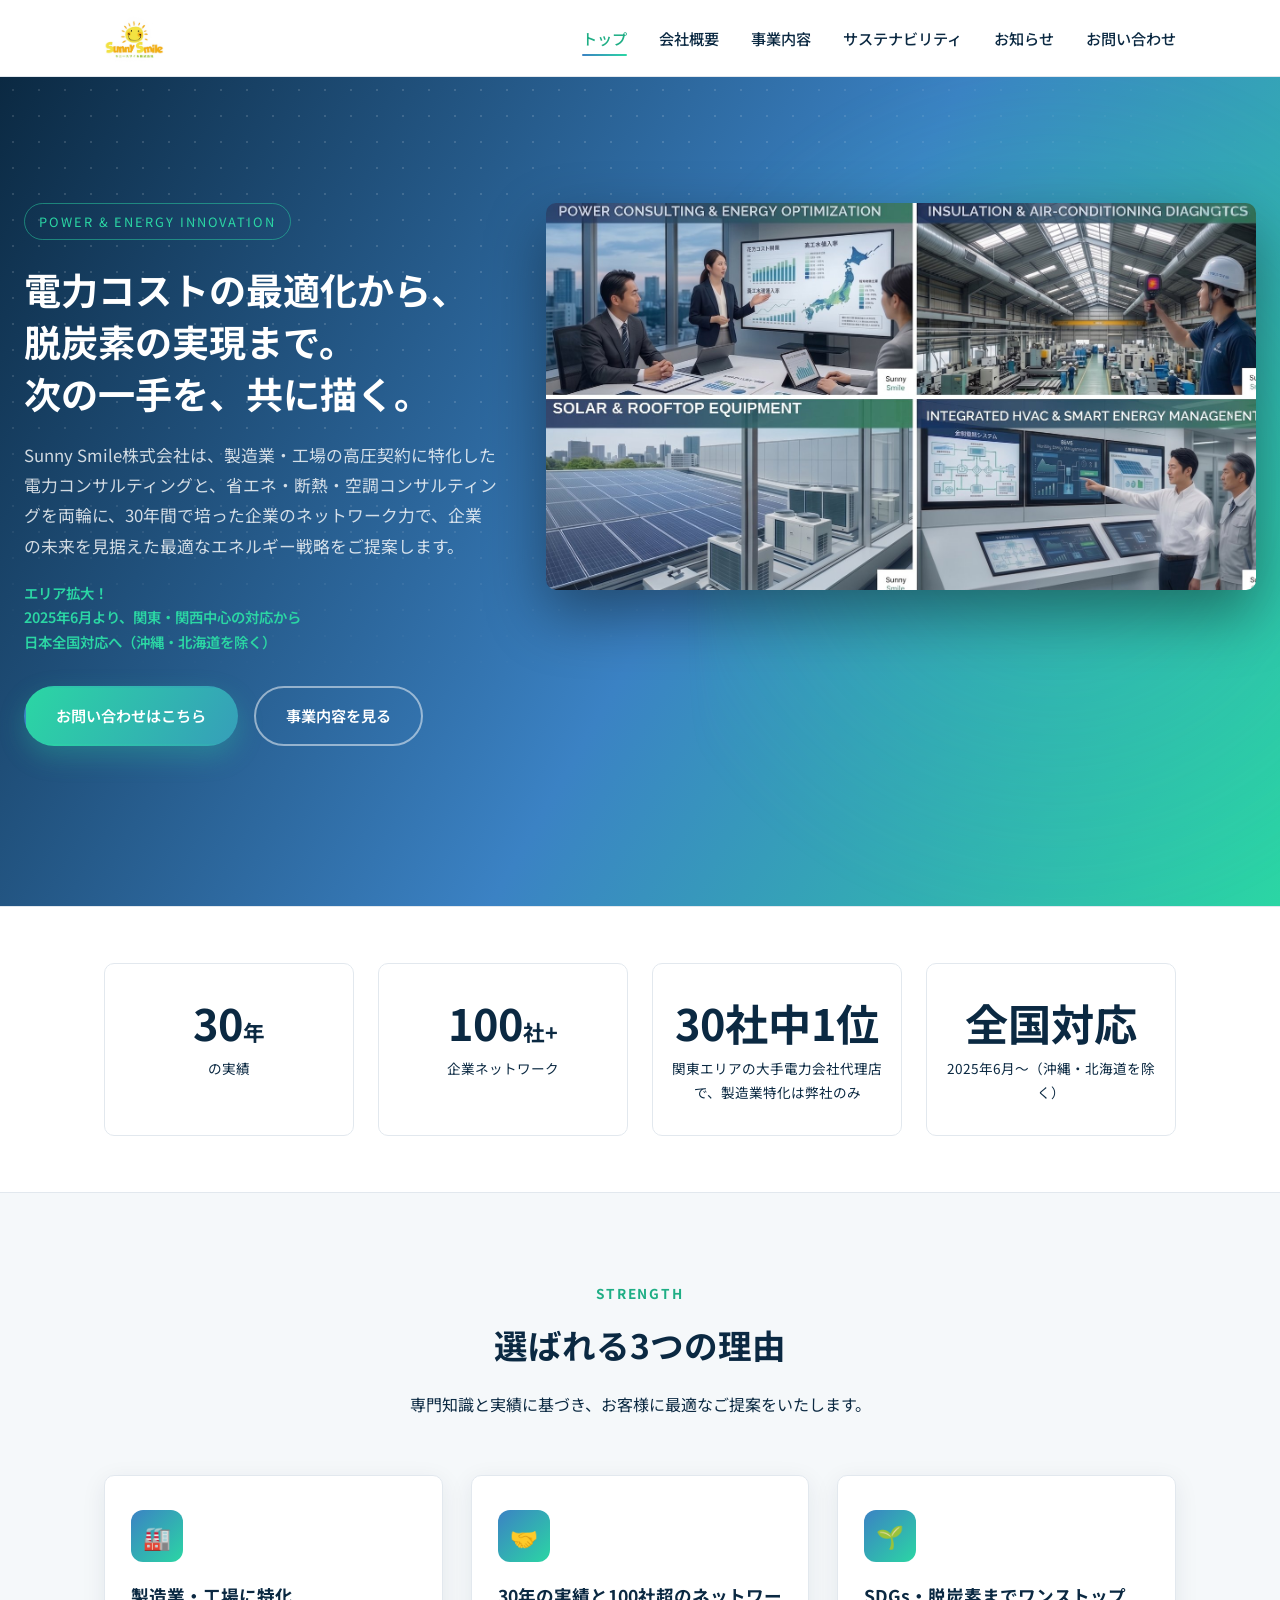
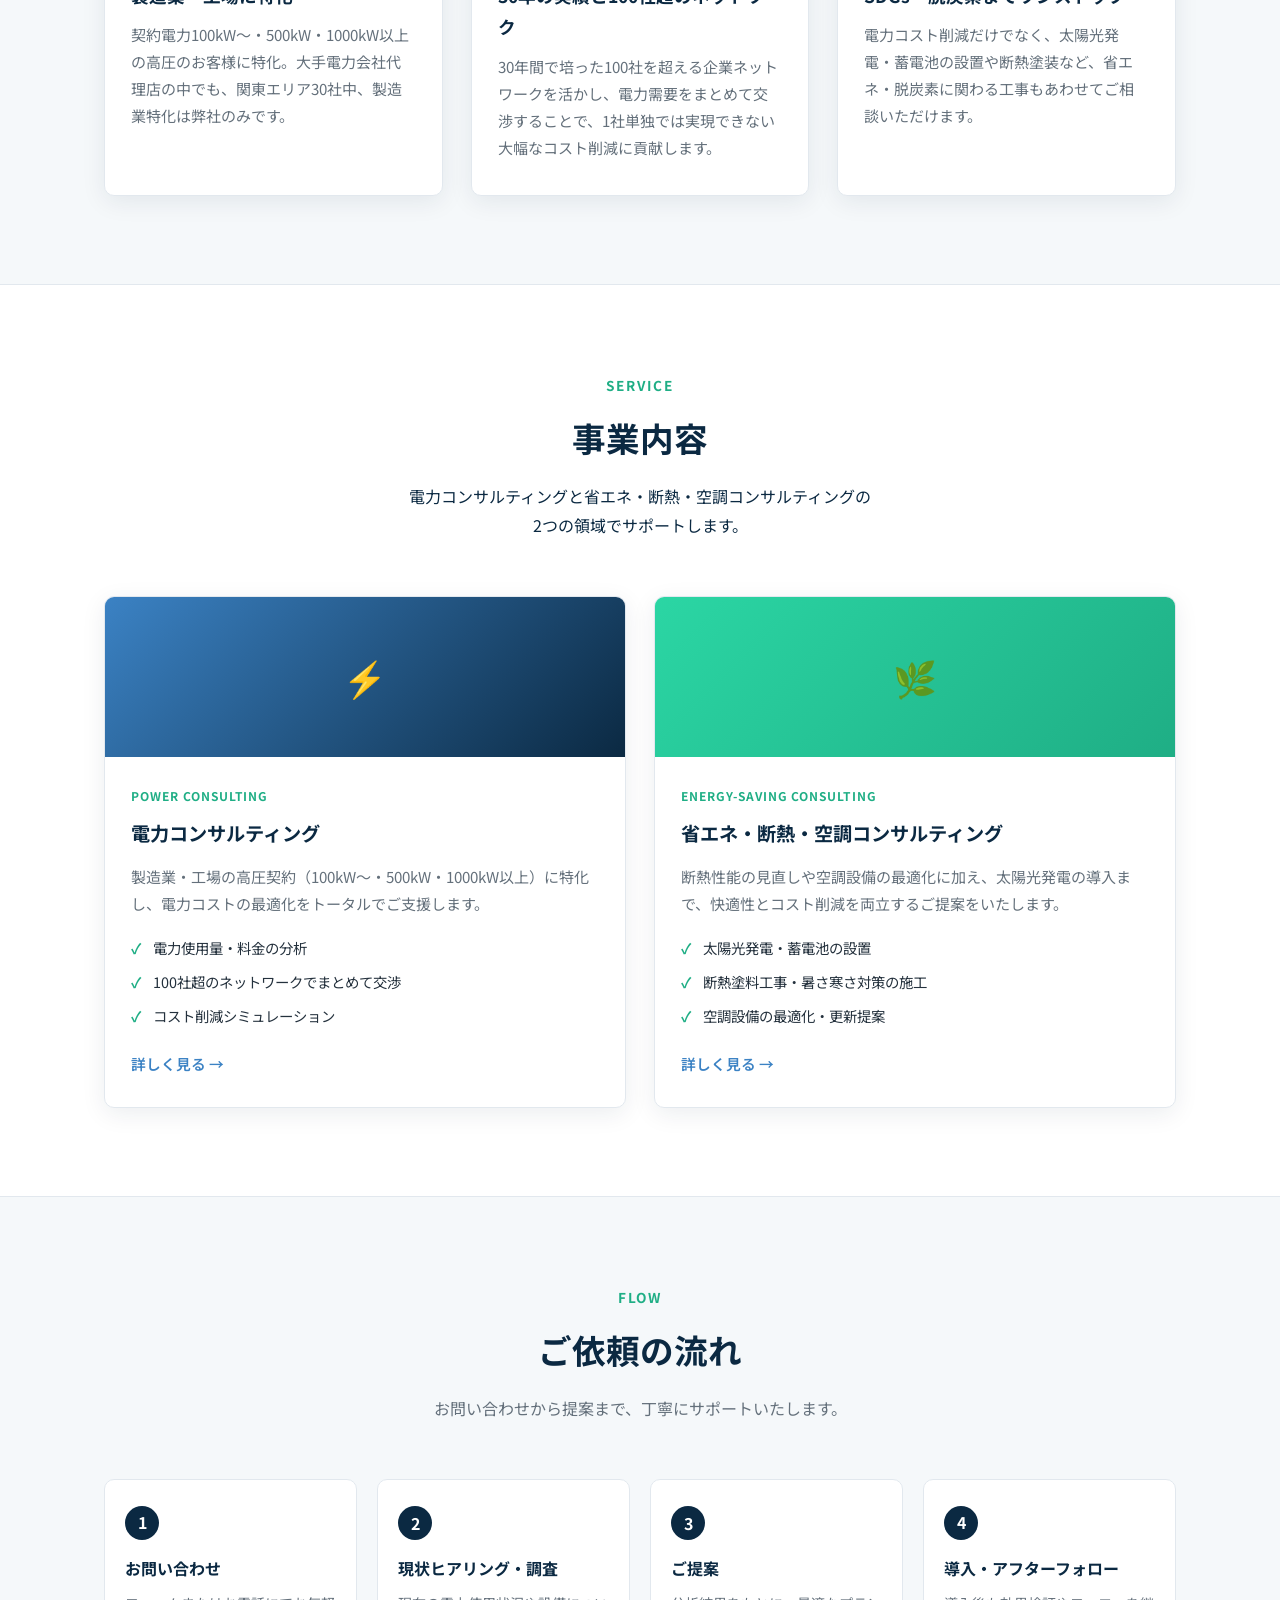
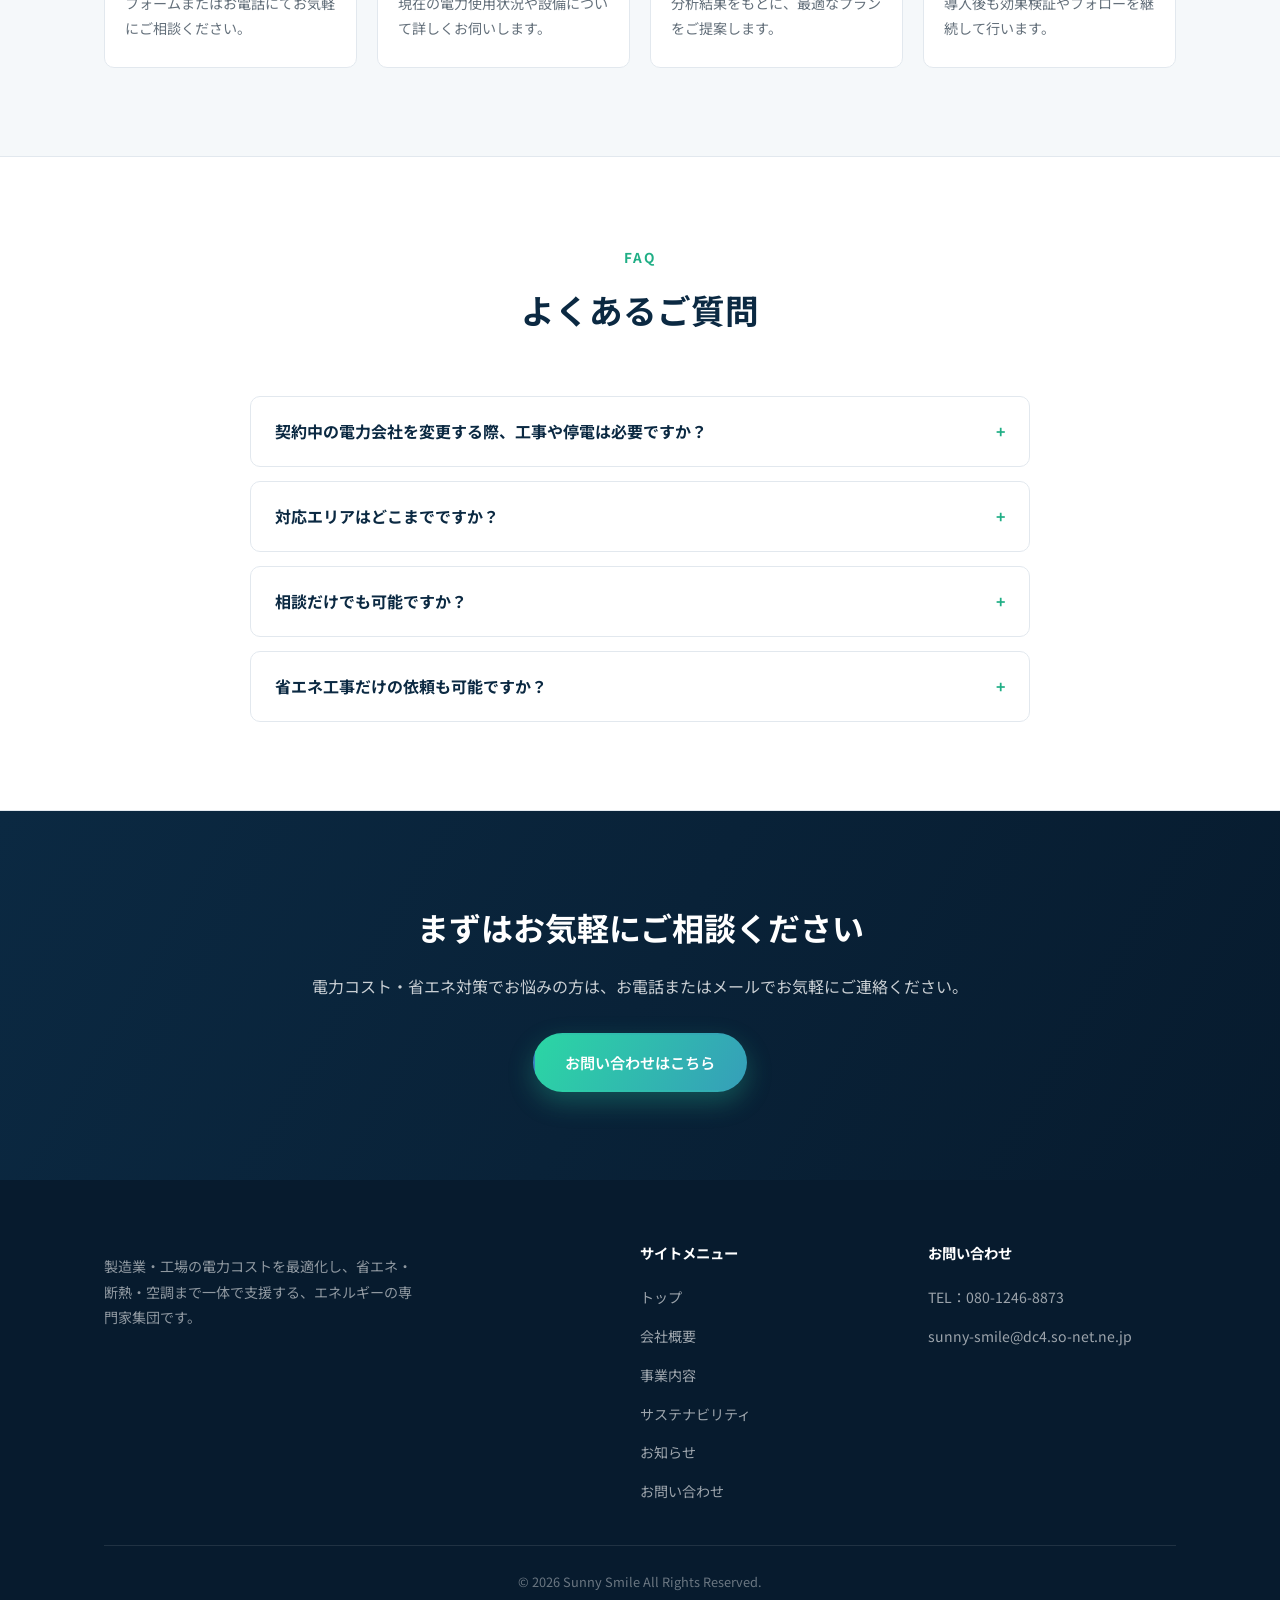
==== index.html @ c1600e53 "Add files via upload" ====
<!-- Sunny Smile株式会社 サイト v2.6 / 2026-07-16: 「20社中」を「30社中」に統一。詳細は CHANGELOG.md を参照 -->
<!DOCTYPE html>
<html lang="ja">
<head>
<meta charset="UTF-8">
<meta name="viewport" content="width=device-width, initial-scale=1.0">
<title>Sunny Smile株式会社 | 電力・省エネ・断熱・空調コンサルティング</title>
<meta name="description" content="Sunny Smile株式会社は製造業・工場の電力コストを最適化し、省エネ・断熱・空調まで一体で支援する、エネルギーの専門家集団です。">
<link rel="preconnect" href="https://fonts.googleapis.com">
<link href="https://fonts.googleapis.com/css2?family=Noto+Sans+JP:wght@400;500;700&display=swap" rel="stylesheet">
<link rel="stylesheet" href="css/style.css">
</head>
<body>

<header class="site-header">
  <div class="header-inner">
    <a href="index.html" class="logo">
      <img src="images/logo.png" alt="Sunny Smile株式会社" class="logo-img">
    </a>
    <nav class="main-nav">
      <ul>
        <li><a href="index.html">トップ</a></li>
        <li><a href="company.html">会社概要</a></li>
        <li><a href="service.html">事業内容</a></li>
        <li><a href="sustainability.html">サステナビリティ</a></li>
        <li><a href="news.html">お知らせ</a></li>
        <li><a href="contact.html">お問い合わせ</a></li>
      </ul>
    </nav>
    <button class="nav-toggle" aria-label="メニューを開く" aria-expanded="false"></button>
  </div>
</header>

<main>

  <section class="hero">
    <div class="hero-inner hero-grid">
      <div class="hero-content">
        <span class="hero-eyebrow">POWER &amp; ENERGY INNOVATION</span>
        <h1>電力コストの最適化から、<br>脱炭素の実現まで。<br>次の一手を、共に描く。</h1>
        <p>Sunny Smile株式会社は、製造業・工場の高圧契約に特化した電力コンサルティングと、省エネ・断熱・空調コンサルティングを両輪に、30年間で培った企業のネットワーク力で、企業の未来を見据えた最適なエネルギー戦略をご提案します。</p>
        <p style="font-size:0.9rem; color:var(--color-accent); font-weight:600; margin:-16px 0 32px; line-height:1.7;">
          エリア拡大！<br>
          2025年6月より、関東・関西中心の対応から<br>
          日本全国対応へ（沖縄・北海道を除く）
        </p>
        <div class="btn-group">
          <a href="contact.html" class="btn btn-primary">お問い合わせはこちら</a>
          <a href="service.html" class="btn btn-outline">事業内容を見る</a>
        </div>
      </div>
      <div class="hero-media">
        <img src="images/hero-collage.jpg" alt="Sunny Smile株式会社の電力コンサルティング・断熱空調診断・太陽光/HVACの取り組み">
      </div>
    </div>
  </section>

  <section class="bg-alt" style="padding-top:56px; padding-bottom:56px;">
    <div class="container">
      <div class="stats-grid reveal-stagger">
        <div class="stat-item">
          <span class="num">30<span>年</span></span>
          <span class="label">の実績</span>
        </div>
        <div class="stat-item">
          <span class="num">100<span>社+</span></span>
          <span class="label">企業ネットワーク</span>
        </div>
        <div class="stat-item">
          <span class="num">30社中1位</span>
          <span class="label">関東エリアの大手電力会社代理店で、製造業特化は弊社のみ</span>
        </div>
        <div class="stat-item">
          <span class="num">全国対応</span>
          <span class="label">2025年6月〜（沖縄・北海道を除く）</span>
        </div>
      </div>
    </div>
  </section>

  <section>
    <div class="container">
      <div class="section-head">
        <span class="section-eyebrow">STRENGTH</span>
        <h2>選ばれる3つの理由</h2>
        <p style="color:var(--color-navy);">専門知識と実績に基づき、お客様に最適なご提案をいたします。</p>
      </div>
      <div class="strengths-grid reveal-stagger">
        <div class="strength-card">
          <div class="strength-icon">🏭</div>
          <h3>製造業・工場に特化</h3>
          <p>契約電力100kW～・500kW・1000kW以上の高圧のお客様に特化。大手電力会社代理店の中でも、関東エリア30社中、製造業特化は弊社のみです。</p>
        </div>
        <div class="strength-card">
          <div class="strength-icon">🤝</div>
          <h3>30年の実績と100社超のネットワーク</h3>
          <p>30年間で培った100社を超える企業ネットワークを活かし、電力需要をまとめて交渉することで、1社単独では実現できない大幅なコスト削減に貢献します。</p>
        </div>
        <div class="strength-card">
          <div class="strength-icon">🌱</div>
          <h3>SDGs・脱炭素までワンストップ</h3>
          <p>電力コスト削減だけでなく、太陽光発電・蓄電池の設置や断熱塗装など、省エネ・脱炭素に関わる工事もあわせてご相談いただけます。</p>
        </div>
      </div>
    </div>
  </section>

  <section class="bg-alt">
    <div class="container">
      <div class="section-head">
        <span class="section-eyebrow">SERVICE</span>
        <h2>事業内容</h2>
        <p style="color:var(--color-navy);">電力コンサルティングと省エネ・断熱・空調コンサルティングの<br>2つの領域でサポートします。</p>
      </div>
      <div class="service-grid reveal-stagger">
        <div class="service-card">
          <div class="service-card-media power">⚡</div>
          <div class="service-card-body">
            <span class="tag">POWER CONSULTING</span>
            <h3>電力コンサルティング</h3>
            <p>製造業・工場の高圧契約（100kW～・500kW・1000kW以上）に特化し、電力コストの最適化をトータルでご支援します。</p>
            <ul>
              <li>電力使用量・料金の分析</li>
              <li>100社超のネットワークでまとめて交渉</li>
              <li>コスト削減シミュレーション</li>
            </ul>
            <a href="service.html#power" class="card-link">詳しく見る</a>
          </div>
        </div>
        <div class="service-card">
          <div class="service-card-media energy">🌿</div>
          <div class="service-card-body">
            <span class="tag">ENERGY-SAVING CONSULTING</span>
            <h3>省エネ・断熱・空調コンサルティング</h3>
            <p>断熱性能の見直しや空調設備の最適化に加え、太陽光発電の導入まで、快適性とコスト削減を両立するご提案をいたします。</p>
            <ul>
              <li>太陽光発電・蓄電池の設置</li>
              <li>断熱塗料工事・暑さ寒さ対策の施工</li>
              <li>空調設備の最適化・更新提案</li>
            </ul>
            <a href="service.html#energy" class="card-link">詳しく見る</a>
          </div>
        </div>
      </div>
    </div>
  </section>

  <section>
    <div class="container">
      <div class="section-head">
        <span class="section-eyebrow">FLOW</span>
        <h2>ご依頼の流れ</h2>
        <p>お問い合わせから提案まで、丁寧にサポートいたします。</p>
      </div>
      <div class="flow-list reveal-stagger">
        <div class="flow-item">
          <h4>お問い合わせ</h4>
          <p>フォームまたはお電話にてお気軽にご相談ください。</p>
        </div>
        <div class="flow-item">
          <h4>現状ヒアリング・調査</h4>
          <p>現在の電力使用状況や設備について詳しくお伺いします。</p>
        </div>
        <div class="flow-item">
          <h4>ご提案</h4>
          <p>分析結果をもとに、最適なプランをご提案します。</p>
        </div>
        <div class="flow-item">
          <h4>導入・アフターフォロー</h4>
          <p>導入後も効果検証やフォローを継続して行います。</p>
        </div>
      </div>
    </div>
  </section>

  <section class="bg-alt">
    <div class="container">
      <div class="section-head">
        <span class="section-eyebrow">FAQ</span>
        <h2>よくあるご質問</h2>
      </div>
      <div class="faq-list reveal-stagger">
        <details class="faq-item">
          <summary>契約中の電力会社を変更する際、工事や停電は必要ですか？</summary>
          <p>不要です。契約先の切り替えのみで、設備工事や停電は発生しません。</p>
        </details>
        <details class="faq-item">
          <summary>対応エリアはどこまでですか？</summary>
          <p>2025年6月より対応エリアを拡大し、沖縄・北海道を除く日本全国のお客様にご相談いただけます。</p>
        </details>
        <details class="faq-item">
          <summary>相談だけでも可能ですか？</summary>
          <p>もちろんです。現在のご契約内容が適正な相場かどうかの診断のみでも、お気軽にお問い合わせください。</p>
        </details>
        <details class="faq-item">
          <summary>省エネ工事だけの依頼も可能ですか？</summary>
          <p>可能です。断熱塗装や空調更新、太陽光発電の設置など、必要な工事のみのご依頼にも対応しています。</p>
        </details>
      </div>
    </div>
  </section>

  <section class="cta">
    <div class="container">
      <h2>まずはお気軽にご相談ください</h2>
      <p>電力コスト・省エネ対策でお悩みの方は、お電話またはメールでお気軽にご連絡ください。</p>
      <a href="contact.html" class="btn btn-primary">お問い合わせはこちら</a>
    </div>
  </section>

</main>

<footer class="site-footer">
  <div class="container">
    <div class="footer-grid">
      <div class="footer-brand">
        <p>製造業・工場の電力コストを最適化し、省エネ・断熱・空調まで一体で支援する、エネルギーの専門家集団です。</p>
      </div>
      <div class="footer-col">
        <h4>サイトメニュー</h4>
        <ul>
          <li><a href="index.html">トップ</a></li>
          <li><a href="company.html">会社概要</a></li>
          <li><a href="service.html">事業内容</a></li>
          <li><a href="sustainability.html">サステナビリティ</a></li>
          <li><a href="news.html">お知らせ</a></li>
          <li><a href="contact.html">お問い合わせ</a></li>
        </ul>
      </div>
      <div class="footer-col">
        <h4>お問い合わせ</h4>
        <ul>
          <li><a href="tel:08012468873">TEL：080-1246-8873</a></li>
          <li><a href="mailto:sunny-smile@dc4.so-net.ne.jp">sunny-smile@dc4.so-net.ne.jp</a></li>
        </ul>
      </div>
    </div>
    <div class="footer-bottom">
      &copy; <span id="year"></span> Sunny Smile All Rights Reserved.
    </div>
  </div>
</footer>

<script src="js/script.js"></script>
<script>document.getElementById("year").textContent = new Date().getFullYear();</script>
</body>
</html>
---- css/style.css ----
/* ==========================================================
   会社ホームページ 共通スタイルシート
   ※ 配色やフォントはこのファイル冒頭の変数で一括変更できます
   ========================================================== */

:root {
  --color-navy: #0b2942;
  --color-navy-dark: #071b2e;
  --color-accent: #2bd6a4;      /* 省エネ・グリーンをイメージした差し色 */
  --color-accent-dark: #1fae85;
  --color-blue: #3b82c4;        /* 電力をイメージした差し色 */
  --color-bg: #f5f8fa;
  --color-card: #ffffff;
  --color-text: #24313d;
  --color-text-light: #64707b;
  --color-border: #e2e8ee;
  --font-base: "Noto Sans JP", "Hiragino Sans", "Yu Gothic", sans-serif;
  --max-width: 1120px;
  --radius: 10px;
  --shadow: 0 6px 24px rgba(11, 41, 66, 0.08);
}

* {
  box-sizing: border-box;
}

html {
  scroll-behavior: smooth;
}

body {
  margin: 0;
  font-family: var(--font-base);
  color: var(--color-text);
  background: var(--color-bg);
  line-height: 1.8;
  font-size: 16px;
  -webkit-font-smoothing: antialiased;
}

a {
  color: inherit;
  text-decoration: none;
}

img {
  max-width: 100%;
  display: block;
}

ul {
  list-style: none;
  margin: 0;
  padding: 0;
}

.container {
  max-width: var(--max-width);
  margin: 0 auto;
  padding: 0 24px;
}

/* ---------- ヘッダー ---------- */
.site-header {
  position: sticky;
  top: 0;
  z-index: 100;
  background: rgba(255, 255, 255, 0.96);
  backdrop-filter: blur(6px);
  border-bottom: 1px solid var(--color-border);
}

.header-inner {
  max-width: var(--max-width);
  margin: 0 auto;
  padding: 14px 24px;
  display: flex;
  align-items: center;
  justify-content: space-between;
}

.logo {
  display: flex;
  align-items: center;
  gap: 10px;
  font-weight: 700;
  font-size: 1.25rem;
  color: var(--color-navy);
}

.logo-img {
  height: 48px;
  width: auto;
}

.footer-brand .logo-img {
  height: 56px;
}

/* ロゴ画像を入れる場合はこの中に <img> を追加し、
   下の .logo-mark (SVGプレースホルダー) は削除してください */
.logo-mark {
  width: 38px;
  height: 38px;
  border-radius: 8px;
  background: linear-gradient(135deg, var(--color-blue), var(--color-accent));
  display: flex;
  align-items: center;
  justify-content: center;
  color: #fff;
  font-size: 1rem;
  flex-shrink: 0;
}

.logo-text .en {
  display: block;
  font-size: 0.65rem;
  font-weight: 400;
  letter-spacing: 0.12em;
  color: var(--color-text-light);
}

.main-nav ul {
  display: flex;
  gap: 32px;
}

.main-nav a {
  font-size: 0.95rem;
  font-weight: 500;
  color: var(--color-navy);
  position: relative;
  padding: 4px 0;
}

.main-nav a.is-active,
.main-nav a:hover {
  color: var(--color-accent-dark);
}

.nav-toggle {
  display: none;
  background: none;
  border: none;
  cursor: pointer;
  padding: 8px;
}

.nav-toggle span,
.nav-toggle::before,
.nav-toggle::after {
  content: "";
  display: block;
  width: 24px;
  height: 2px;
  background: var(--color-navy);
  margin: 5px 0;
  transition: 0.2s;
}

/* ---------- ヒーロー ---------- */
.hero {
  position: relative;
  background: linear-gradient(120deg, var(--color-navy) 0%, var(--color-blue) 55%, var(--color-accent) 100%);
  color: #fff;
  overflow: hidden;
}

.hero-inner {
  max-width: var(--max-width);
  margin: 0 auto;
  padding: 38px 24px 120px;
  position: relative;
  z-index: 2;
}

.hero-grid {
  max-width: 1440px;
  display: grid;
  grid-template-columns: 1fr 1.5fr;
  gap: 48px;
  align-items: flex-start;
  padding-top: 38px;
  padding-bottom: 72px;
}

.hero-media img {
  width: 100%;
  display: block;
  border-radius: var(--radius);
  box-shadow: 0 24px 60px rgba(0, 0, 0, 0.4);
}

.hero-eyebrow {
  display: inline-block;
  font-size: 0.8rem;
  letter-spacing: 0.15em;
  color: var(--color-accent);
  border: 1px solid rgba(43, 214, 164, 0.5);
  padding: 6px 14px;
  border-radius: 999px;
  margin-bottom: 24px;
}

.hero h1 {
  font-size: clamp(1.6rem, 5vw, 2.6rem);
  line-height: 1.4;
  margin: 0 0 20px;
  font-weight: 700;
  white-space: nowrap;
}

/* 2カラムに切り替わる幅では、実際に使える横幅に合わせて上限を調整 */
@media (min-width: 1001px) {
  .hero h1 {
    font-size: clamp(1.8rem, 2.9vw, 2.7rem);
  }
}

.hero p {
  font-size: 1.05rem;
  color: rgba(255, 255, 255, 0.8);
  max-width: 560px;
  margin: 0 0 36px;
}

.hero-visual {
  position: absolute;
  right: -60px;
  top: 0;
  bottom: 0;
  width: 46%;
  background:
    radial-gradient(circle at 30% 30%, rgba(43, 214, 164, 0.35), transparent 60%),
    radial-gradient(circle at 70% 70%, rgba(59, 130, 196, 0.35), transparent 60%);
  z-index: 1;
}

.btn {
  display: inline-flex;
  align-items: center;
  gap: 8px;
  padding: 14px 30px;
  border-radius: 999px;
  font-weight: 600;
  font-size: 0.95rem;
  transition: transform 0.15s ease, box-shadow 0.15s ease;
  border: 2px solid transparent;
}

.btn-primary {
  background: linear-gradient(120deg, var(--color-accent), var(--color-blue));
  color: #fff;
  box-shadow: 0 10px 26px rgba(43, 214, 164, 0.28);
}

.btn-primary:hover {
  transform: translateY(-2px);
  box-shadow: 0 14px 30px rgba(43, 214, 164, 0.38);
}

.btn-outline {
  border-color: rgba(255, 255, 255, 0.5);
  color: #fff;
}

.btn-outline:hover {
  border-color: #fff;
  background: rgba(255, 255, 255, 0.08);
}

.btn-outline.dark {
  border-color: var(--color-navy);
  color: var(--color-navy);
}

.btn-outline.dark:hover {
  background: var(--color-navy);
  color: #fff;
}

.btn-group {
  display: flex;
  gap: 16px;
  flex-wrap: wrap;
}

/* ---------- セクション共通 ---------- */
section {
  padding: 88px 0;
}

.section-head {
  text-align: center;
  max-width: 640px;
  margin: 0 auto 56px;
}

.section-eyebrow {
  color: var(--color-accent-dark);
  font-weight: 700;
  font-size: 0.85rem;
  letter-spacing: 0.14em;
  margin-bottom: 10px;
  display: block;
}

.section-head h2 {
  font-size: clamp(1.5rem, 3vw, 2.1rem);
  color: var(--color-navy);
  margin: 0 0 14px;
}

.section-head p {
  color: var(--color-text-light);
  margin: 0;
}

.bg-alt {
  background: #fff;
  border-top: 1px solid var(--color-border);
  border-bottom: 1px solid var(--color-border);
}

/* ---------- 強みグリッド ---------- */
.strengths-grid {
  display: grid;
  grid-template-columns: repeat(3, 1fr);
  gap: 28px;
}

.strength-card {
  background: var(--color-card);
  border: 1px solid var(--color-border);
  border-radius: var(--radius);
  padding: 34px 26px;
  box-shadow: var(--shadow);
}

.strength-icon {
  width: 52px;
  height: 52px;
  border-radius: 12px;
  background: linear-gradient(135deg, var(--color-blue), var(--color-accent));
  color: #fff;
  display: flex;
  align-items: center;
  justify-content: center;
  font-size: 1.4rem;
  margin-bottom: 18px;
}

.strength-card h3 {
  margin: 0 0 10px;
  font-size: 1.1rem;
  color: var(--color-navy);
}

.strength-card p {
  margin: 0;
  color: var(--color-text-light);
  font-size: 0.94rem;
}

/* ---------- サービスカード ---------- */
.service-grid {
  display: grid;
  grid-template-columns: repeat(2, 1fr);
  gap: 28px;
}

.service-card {
  background: var(--color-card);
  border-radius: var(--radius);
  overflow: hidden;
  border: 1px solid var(--color-border);
  box-shadow: var(--shadow);
  display: flex;
  flex-direction: column;
}

.service-card-media {
  height: 160px;
  display: flex;
  align-items: center;
  justify-content: center;
  color: #fff;
  font-size: 2.2rem;
}

.service-card-media.power {
  background: linear-gradient(135deg, var(--color-blue), var(--color-navy));
}

.service-card-media.energy {
  background: linear-gradient(135deg, var(--color-accent), var(--color-accent-dark));
}

.service-card-body {
  padding: 28px 26px 30px;
  flex: 1;
  display: flex;
  flex-direction: column;
}

.service-card-body .tag {
  font-size: 0.75rem;
  font-weight: 700;
  letter-spacing: 0.08em;
  color: var(--color-accent-dark);
  margin-bottom: 10px;
}

.service-card-body h3 {
  margin: 0 0 12px;
  font-size: 1.2rem;
  color: var(--color-navy);
}

.service-card-body p {
  color: var(--color-text-light);
  font-size: 0.94rem;
  margin: 0 0 18px;
}

.service-card-body ul {
  margin: 0 0 22px;
  display: grid;
  gap: 8px;
}

.service-card-body ul li {
  font-size: 0.9rem;
  color: var(--color-text);
  padding-left: 22px;
  position: relative;
}

.service-card-body ul li::before {
  content: "✓";
  position: absolute;
  left: 0;
  color: var(--color-accent-dark);
  font-weight: 700;
}

.card-link {
  margin-top: auto;
  font-weight: 600;
  color: var(--color-blue);
  font-size: 0.92rem;
}

.card-link::after {
  content: " →";
}

/* ---------- フロー ---------- */
.flow-list {
  display: grid;
  grid-template-columns: repeat(4, 1fr);
  gap: 20px;
  counter-reset: flow;
}

.flow-item {
  background: var(--color-card);
  border: 1px solid var(--color-border);
  border-radius: var(--radius);
  padding: 26px 20px;
  position: relative;
}

.flow-item::before {
  counter-increment: flow;
  content: counter(flow);
  display: inline-flex;
  align-items: center;
  justify-content: center;
  width: 34px;
  height: 34px;
  border-radius: 50%;
  background: var(--color-navy);
  color: #fff;
  font-weight: 700;
  margin-bottom: 14px;
}

.flow-item h4 {
  margin: 0 0 8px;
  color: var(--color-navy);
  font-size: 1rem;
}

.flow-item p {
  margin: 0;
  font-size: 0.88rem;
  color: var(--color-text-light);
}

/* ---------- 実績スタッツ ---------- */
.stats-grid {
  display: grid;
  grid-template-columns: repeat(4, 1fr);
  gap: 24px;
  text-align: center;
}

.stat-item {
  background: var(--color-card);
  border: 1px solid var(--color-border);
  border-radius: var(--radius);
  padding: 30px 16px;
}

.stat-item .num {
  display: block;
  font-size: 2.7rem;
  font-weight: 700;
  color: var(--color-navy);
  line-height: 1.3;
}

.stat-item .num span {
  font-size: 1.35rem;
  font-weight: 700;
}

.stat-item .label {
  display: block;
  margin-top: 6px;
  font-size: 0.85rem;
  color: var(--color-navy);
}

/* ---------- CTA ---------- */
.cta {
  background: linear-gradient(120deg, var(--color-navy), var(--color-navy-dark));
  color: #fff;
  text-align: center;
}

.cta h2 {
  font-size: clamp(1.4rem, 3vw, 2rem);
  margin: 0 0 16px;
}

.cta p {
  color: rgba(255, 255, 255, 0.78);
  margin: 0 0 32px;
}

/* ---------- 会社概要テーブル ---------- */
.company-table {
  width: 100%;
  border-collapse: collapse;
  background: var(--color-card);
  border: 1px solid var(--color-border);
  border-radius: var(--radius);
  overflow: hidden;
}

.company-table th,
.company-table td {
  text-align: left;
  padding: 18px 24px;
  border-bottom: 1px solid var(--color-border);
  font-size: 0.95rem;
}

.company-table tr:last-child th,
.company-table tr:last-child td {
  border-bottom: none;
}

.company-table th {
  width: 200px;
  color: var(--color-navy);
  font-weight: 700;
  background: #f8fafc;
}

.philosophy-block {
  display: grid;
  grid-template-columns: 1fr 1fr;
  gap: 40px;
  align-items: center;
}

.philosophy-media {
  position: relative;
  height: 280px;
  border-radius: var(--radius);
  background: linear-gradient(135deg, rgba(59, 130, 196, 0.18), rgba(43, 214, 164, 0.18));
  border: 1px dashed var(--color-border);
  display: flex;
  align-items: center;
  justify-content: center;
  color: var(--color-text-light);
  font-size: 0.9rem;
  text-align: center;
  padding: 20px;
}

/* ---------- 写真プレースホルダーの番号バッジ ---------- */
.ph-number {
  position: absolute;
  top: 14px;
  left: 14px;
  width: 36px;
  height: 36px;
  border-radius: 50%;
  background: var(--color-navy);
  color: #fff;
  font-weight: 700;
  font-size: 1.05rem;
  display: flex;
  align-items: center;
  justify-content: center;
  box-shadow: 0 4px 10px rgba(11, 41, 66, 0.3);
  z-index: 1;
}

.ph-label {
  display: block;
  font-weight: 700;
  color: var(--color-navy);
  font-size: 0.95rem;
  margin-bottom: 6px;
}

/* ---------- 実写真が入った状態のプレースホルダー枠 ---------- */
.philosophy-media.has-photo,
.img-placeholder.has-photo {
  background: none;
  border: none;
  padding: 0;
  overflow: hidden;
}

.philosophy-media.has-photo img,
.img-placeholder.has-photo img {
  width: 100%;
  height: 100%;
  object-fit: cover;
  border-radius: var(--radius);
  display: block;
}

.ph-icon {
  display: block;
  font-size: 1.7rem;
  margin-bottom: 10px;
}

/* ---------- 画像プレースホルダー（共通） ---------- */
.img-placeholder {
  position: relative;
  display: flex;
  align-items: center;
  justify-content: center;
  text-align: center;
  font-size: 0.88rem;
  line-height: 1.7;
  padding: 24px;
  width: 100%;
  height: 100%;
  min-height: 280px;
  border-radius: var(--radius);
}

.img-placeholder.on-light {
  background: linear-gradient(135deg, rgba(59, 130, 196, 0.14), rgba(43, 214, 164, 0.14));
  border: 1px dashed var(--color-border);
  color: var(--color-text-light);
}

.img-placeholder.on-dark {
  background: rgba(255, 255, 255, 0.06);
  border: 1px dashed rgba(255, 255, 255, 0.4);
  color: rgba(255, 255, 255, 0.8);
  min-height: 420px;
}

/* ---------- アクセスマップ ---------- */
.map-embed {
  border-radius: var(--radius);
  overflow: hidden;
  box-shadow: var(--shadow);
  line-height: 0;
}

.access-block {
  display: grid;
  grid-template-columns: 1fr 1fr;
  gap: 40px;
  align-items: stretch;
}

/* ---------- 他社比較テーブル ---------- */
.compare-table th,
.compare-table td {
  width: auto;
  text-align: center;
}

.compare-table th:first-child,
.compare-table td:first-child {
  text-align: left;
  width: 180px;
  color: var(--color-navy);
  font-weight: 700;
}

.compare-table th.highlight,
.compare-table td.highlight {
  background: rgba(43, 214, 164, 0.08);
  color: var(--color-navy);
  font-weight: 700;
}

/* ---------- FAQ ---------- */
.faq-list {
  display: grid;
  gap: 14px;
  max-width: 780px;
  margin: 0 auto;
}

.faq-item {
  background: var(--color-card);
  border: 1px solid var(--color-border);
  border-radius: var(--radius);
  padding: 20px 24px;
  cursor: pointer;
}

.faq-item summary {
  font-weight: 700;
  color: var(--color-navy);
  list-style: none;
}

.faq-item summary::-webkit-details-marker {
  display: none;
}

.faq-item summary::after {
  content: "+";
  float: right;
  color: var(--color-accent-dark);
  font-weight: 700;
}

.faq-item[open] summary::after {
  content: "－";
}

.faq-item p {
  margin: 14px 0 0;
  color: var(--color-text-light);
  font-size: 0.92rem;
}

.history-list {
  border-left: 2px solid var(--color-border);
  margin-left: 6px;
  padding-left: 30px;
  display: grid;
  gap: 26px;
}

.history-item {
  position: relative;
}

.history-item::before {
  content: "";
  position: absolute;
  left: -36px;
  top: 4px;
  width: 12px;
  height: 12px;
  border-radius: 50%;
  background: var(--color-accent);
}

.history-item .date {
  font-weight: 700;
  color: var(--color-navy);
  margin-right: 12px;
}

.history-item .desc {
  color: var(--color-text-light);
}

/* ---------- サービス詳細 ---------- */
.service-detail {
  display: grid;
  grid-template-columns: 1fr 1fr;
  gap: 48px;
  align-items: flex-start;
  padding: 60px 0;
}

.service-detail:not(:last-child) {
  border-bottom: 1px solid var(--color-border);
}

.service-detail-media {
  height: 320px;
  border-radius: var(--radius);
  display: flex;
  align-items: center;
  justify-content: center;
  color: #fff;
  font-size: 2.6rem;
  overflow: hidden;
  box-shadow: var(--shadow);
}

.service-detail-media.power {
  background: linear-gradient(135deg, var(--color-blue), var(--color-navy));
}

.service-detail-media.energy {
  background: linear-gradient(135deg, var(--color-accent), var(--color-accent-dark));
}

.service-detail-media img {
  width: 100%;
  height: 100%;
  object-fit: cover;
}

.hero-showcase img {
  width: 100%;
  border-radius: var(--radius);
  box-shadow: var(--shadow);
  display: block;
}

.contact-photo {
  border-radius: var(--radius);
  overflow: hidden;
  box-shadow: var(--shadow);
  min-height: 320px;
}

.contact-photo img {
  width: 100%;
  height: 100%;
  object-fit: cover;
}

.service-detail h2 {
  color: var(--color-navy);
  font-size: 1.5rem;
  margin: 10px 0 18px;
}

.service-detail .lead {
  color: var(--color-text-light);
  margin-bottom: 24px;
}

.check-list {
  display: grid;
  gap: 14px;
}

.check-list li {
  padding-left: 30px;
  position: relative;
  font-size: 0.95rem;
}

.check-list li::before {
  content: "✓";
  position: absolute;
  left: 0;
  top: 0;
  width: 20px;
  height: 20px;
  border-radius: 50%;
  background: var(--color-accent);
  color: #fff;
  font-size: 0.7rem;
  display: flex;
  align-items: center;
  justify-content: center;
}

/* ---------- お問い合わせ ---------- */
.contact-wrap {
  display: grid;
  grid-template-columns: 1fr 1.3fr;
  gap: 48px;
}

.contact-wrap-single {
  display: block;
  max-width: 520px;
  margin: 0 auto;
}

.contact-info-card {
  background: var(--color-navy);
  color: #fff;
  border-radius: var(--radius);
  padding: 36px 30px;
}

.contact-info-card h3 {
  margin: 0 0 20px;
  font-size: 1.15rem;
}

.contact-info-list {
  display: grid;
  gap: 20px;
  margin-bottom: 28px;
}

.contact-info-list li {
  font-size: 0.92rem;
  color: rgba(255, 255, 255, 0.85);
}

.contact-info-list .label {
  display: block;
  font-size: 0.75rem;
  letter-spacing: 0.08em;
  color: var(--color-accent);
  margin-bottom: 4px;
}

.form-card {
  background: var(--color-card);
  border: 1px solid var(--color-border);
  border-radius: var(--radius);
  padding: 36px 34px;
  box-shadow: var(--shadow);
}

.form-row {
  margin-bottom: 22px;
}

.form-row label {
  display: block;
  font-weight: 600;
  font-size: 0.9rem;
  margin-bottom: 8px;
  color: var(--color-navy);
}

.form-row .required {
  color: #e0554f;
  font-size: 0.75rem;
  margin-left: 6px;
}

.form-row input,
.form-row select,
.form-row textarea {
  width: 100%;
  padding: 12px 14px;
  border: 1px solid var(--color-border);
  border-radius: 6px;
  font-family: var(--font-base);
  font-size: 0.95rem;
  background: #fafcfd;
}

.form-row textarea {
  min-height: 140px;
  resize: vertical;
}

.form-row input:focus,
.form-row select:focus,
.form-row textarea:focus {
  outline: none;
  border-color: var(--color-blue);
  background: #fff;
}

.form-note {
  font-size: 0.82rem;
  color: var(--color-text-light);
  margin-top: -8px;
  margin-bottom: 22px;
}

/* ---------- フッター ---------- */
.site-footer {
  background: var(--color-navy-dark);
  color: rgba(255, 255, 255, 0.7);
  padding: 60px 0 28px;
}

.footer-grid {
  display: grid;
  grid-template-columns: 2fr 1fr 1fr;
  gap: 40px;
  padding-bottom: 40px;
  border-bottom: 1px solid rgba(255, 255, 255, 0.1);
}

.footer-brand .logo {
  color: #fff;
  margin-bottom: 14px;
}

.footer-brand p {
  font-size: 0.88rem;
  max-width: 320px;
  color: rgba(255, 255, 255, 0.55);
}

.footer-col h4 {
  color: #fff;
  font-size: 0.9rem;
  margin: 0 0 16px;
}

.footer-col ul {
  display: grid;
  gap: 10px;
}

.footer-col a {
  font-size: 0.88rem;
  color: rgba(255, 255, 255, 0.6);
}

.footer-col a:hover {
  color: var(--color-accent);
}

.footer-bottom {
  padding-top: 24px;
  text-align: center;
  font-size: 0.8rem;
  color: rgba(255, 255, 255, 0.4);
}

/* ---------- パンくず ---------- */
.breadcrumb {
  padding: 20px 0;
  font-size: 0.85rem;
  color: var(--color-text-light);
}

.breadcrumb a {
  color: var(--color-blue);
}

.page-hero {
  background: linear-gradient(120deg, var(--color-navy) 0%, var(--color-blue) 55%, var(--color-accent) 100%);
  color: #fff;
  padding: 64px 0;
  text-align: center;
}

.page-hero .hero-eyebrow {
  margin-bottom: 16px;
}

.page-hero h1 {
  font-size: clamp(1.7rem, 3.4vw, 2.4rem);
  margin: 0 0 12px;
}

.page-hero p {
  color: rgba(255, 255, 255, 0.75);
  margin: 0;
}

/* ==========================================================
   先進的・おしゃれな印象づくりのための追加装飾（v2.0）
   ========================================================== */

/* ---------- ヒーロー背景装飾（ドットグリッド＋グロー） ---------- */
.hero::before {
  content: "";
  position: absolute;
  inset: 0;
  background-image: radial-gradient(rgba(255, 255, 255, 0.14) 1.5px, transparent 1.5px);
  background-size: 26px 26px;
  mask-image: radial-gradient(ellipse 80% 60% at 30% 20%, #000 40%, transparent 90%);
  -webkit-mask-image: radial-gradient(ellipse 80% 60% at 30% 20%, #000 40%, transparent 90%);
  pointer-events: none;
  z-index: 0;
}

.hero::after {
  content: "";
  position: absolute;
  top: -20%;
  right: -10%;
  width: 55%;
  height: 140%;
  background: radial-gradient(circle, rgba(43, 214, 164, 0.28), transparent 65%);
  filter: blur(10px);
  pointer-events: none;
  z-index: 0;
}

.hero-inner {
  z-index: 2;
}

/* セクション同士の境目に、ゆるい波型の切れ目を入れる */
.hero-wave {
  display: block;
  width: 100%;
  height: 48px;
  margin-top: -1px;
  line-height: 0;
}

/* ---------- ナビゲーションの下線アニメーション ---------- */
.main-nav a {
  padding-bottom: 6px;
}

.main-nav a::after {
  content: "";
  position: absolute;
  left: 0;
  right: 100%;
  bottom: -1px;
  height: 2px;
  background: linear-gradient(90deg, var(--color-blue), var(--color-accent));
  border-radius: 2px;
  transition: right 0.25s ease;
}

.main-nav a:hover::after,
.main-nav a.is-active::after {
  right: 0;
}

/* ---------- カード類のホバー演出 ---------- */
.strength-card,
.service-card,
.flow-item,
.stat-item,
.faq-item,
.news-card {
  transition: transform 0.25s ease, box-shadow 0.25s ease, border-color 0.25s ease;
}

.strength-card:hover,
.service-card:hover,
.flow-item:hover,
.stat-item:hover,
.news-card:hover {
  transform: translateY(-6px);
  box-shadow: 0 20px 40px rgba(11, 41, 66, 0.14);
  border-color: rgba(43, 214, 164, 0.4);
}

.btn {
  transition: transform 0.2s ease, box-shadow 0.2s ease, background-position 0.4s ease;
}

.btn-primary {
  background-size: 160% 100%;
  background-position: 0% 0%;
}

.btn-primary:hover {
  background-position: 100% 0%;
  transform: translateY(-3px);
}

/* ---------- スクロールリビール（JSでis-visibleを付与） ---------- */
.reveal {
  opacity: 0;
  transform: translateY(28px);
  transition: opacity 0.7s ease, transform 0.7s ease;
}

.reveal.is-visible {
  opacity: 1;
  transform: translateY(0);
}

.reveal-stagger.is-visible > * {
  animation: reveal-fade-up 0.6s ease both;
}

.reveal-stagger.is-visible > *:nth-child(1) { animation-delay: 0.05s; }
.reveal-stagger.is-visible > *:nth-child(2) { animation-delay: 0.15s; }
.reveal-stagger.is-visible > *:nth-child(3) { animation-delay: 0.25s; }
.reveal-stagger.is-visible > *:nth-child(4) { animation-delay: 0.35s; }

@keyframes reveal-fade-up {
  from { opacity: 0; transform: translateY(24px); }
  to { opacity: 1; transform: translateY(0); }
}

@media (prefers-reduced-motion: reduce) {
  .reveal,
  .reveal-stagger > * {
    opacity: 1 !important;
    transform: none !important;
    animation: none !important;
    transition: none !important;
  }
}

/* ---------- SDGs アイコングリッド（sustainability.html） ---------- */
.sdg-grid {
  display: grid;
  grid-template-columns: repeat(4, 1fr);
  gap: 20px;
}

.sdg-item {
  background: var(--color-card);
  border: 1px solid var(--color-border);
  border-radius: var(--radius);
  padding: 24px 18px;
  text-align: center;
}

.sdg-item .sdg-icon {
  width: 48px;
  height: 48px;
  margin: 0 auto 14px;
  border-radius: 12px;
  background: linear-gradient(135deg, var(--color-blue), var(--color-accent));
  color: #fff;
  display: flex;
  align-items: center;
  justify-content: center;
  font-size: 1.3rem;
}

.sdg-item h3 {
  margin: 0 0 8px;
  font-size: 0.98rem;
  color: var(--color-navy);
}

.sdg-item p {
  margin: 0;
  font-size: 0.85rem;
  color: var(--color-text-light);
}

/* ---------- ニュース一覧（news.html） ---------- */
.news-list {
  display: grid;
  gap: 20px;
}

.news-card {
  display: grid;
  grid-template-columns: 140px 1fr;
  gap: 24px;
  align-items: center;
  background: var(--color-card);
  border: 1px solid var(--color-border);
  border-radius: var(--radius);
  padding: 24px 26px;
  box-shadow: var(--shadow);
}

.news-card .news-date {
  font-size: 0.85rem;
  color: var(--color-text-light);
  font-weight: 600;
}

.news-card .news-tag {
  display: inline-block;
  font-size: 0.72rem;
  font-weight: 700;
  letter-spacing: 0.06em;
  color: var(--color-accent-dark);
  background: rgba(43, 214, 164, 0.12);
  border-radius: 999px;
  padding: 3px 10px;
  margin-bottom: 8px;
}

.news-card h3 {
  margin: 0 0 6px;
  font-size: 1.05rem;
  color: var(--color-navy);
}

.news-card p {
  margin: 0;
  font-size: 0.9rem;
  color: var(--color-text-light);
}

.news-empty {
  background: var(--color-card);
  border: 1px dashed var(--color-border);
  border-radius: var(--radius);
  padding: 60px 24px;
  text-align: center;
  color: var(--color-text-light);
}

.news-empty .ph-icon {
  font-size: 2rem;
  display: block;
  margin-bottom: 14px;
}

/* ---------- レスポンシブ ---------- */
@media (max-width: 860px) {
  .strengths-grid {
    grid-template-columns: 1fr;
  }
  .stats-grid {
    grid-template-columns: repeat(2, 1fr);
  }
  .sdg-grid {
    grid-template-columns: repeat(2, 1fr);
  }
  .news-card {
    grid-template-columns: 1fr;
    gap: 8px;
  }
  .service-grid {
    grid-template-columns: 1fr;
  }
  .flow-list {
    grid-template-columns: repeat(2, 1fr);
  }
  .philosophy-block {
    grid-template-columns: 1fr;
  }
  .access-block {
    grid-template-columns: 1fr;
  }
  .compare-table th:first-child,
  .compare-table td:first-child {
    width: auto;
  }
  .service-detail {
    grid-template-columns: 1fr;
  }
  .service-detail-media {
    order: -1;
    height: 220px;
  }
  .contact-wrap {
    grid-template-columns: 1fr;
  }
  .footer-grid {
    grid-template-columns: 1fr;
  }
  .hero-visual {
    display: none;
  }
  .hero-grid {
    grid-template-columns: 1fr;
    gap: 32px;
  }
}

/* タブレット中間幅で見出しが詰まりすぎないよう、この範囲だけ1カラムに */
@media (max-width: 1000px) and (min-width: 861px) {
  .hero-grid {
    grid-template-columns: 1fr;
    gap: 32px;
  }
}

/* 極端に幅の狭い端末では改行を許可し、はみ出しを防ぐ */
@media (max-width: 400px) {
  .hero h1 {
    white-space: normal;
  }
}

@media (max-width: 640px) {
  .main-nav {
    position: fixed;
    top: 66px;
    left: 0;
    right: 0;
    background: #fff;
    border-bottom: 1px solid var(--color-border);
    max-height: 0;
    overflow: hidden;
    transition: max-height 0.25s ease;
  }
  .main-nav.is-open {
    max-height: 460px;
  }
  .main-nav ul {
    flex-direction: column;
    gap: 0;
    padding: 8px 24px 20px;
  }
  .main-nav a {
    display: block;
    padding: 12px 0;
    border-bottom: 1px solid var(--color-border);
  }
  .nav-toggle {
    display: block;
  }
  .flow-list {
    grid-template-columns: 1fr;
  }
  .stats-grid {
    grid-template-columns: 1fr;
  }
  .sdg-grid {
    grid-template-columns: 1fr;
  }
  section {
    padding: 60px 0;
  }
  .hero-inner {
    padding: 38px 24px 90px;
  }
  .company-table th {
    width: 130px;
    font-size: 0.85rem;
  }
  .company-table th,
  .company-table td {
    padding: 14px 16px;
  }
}
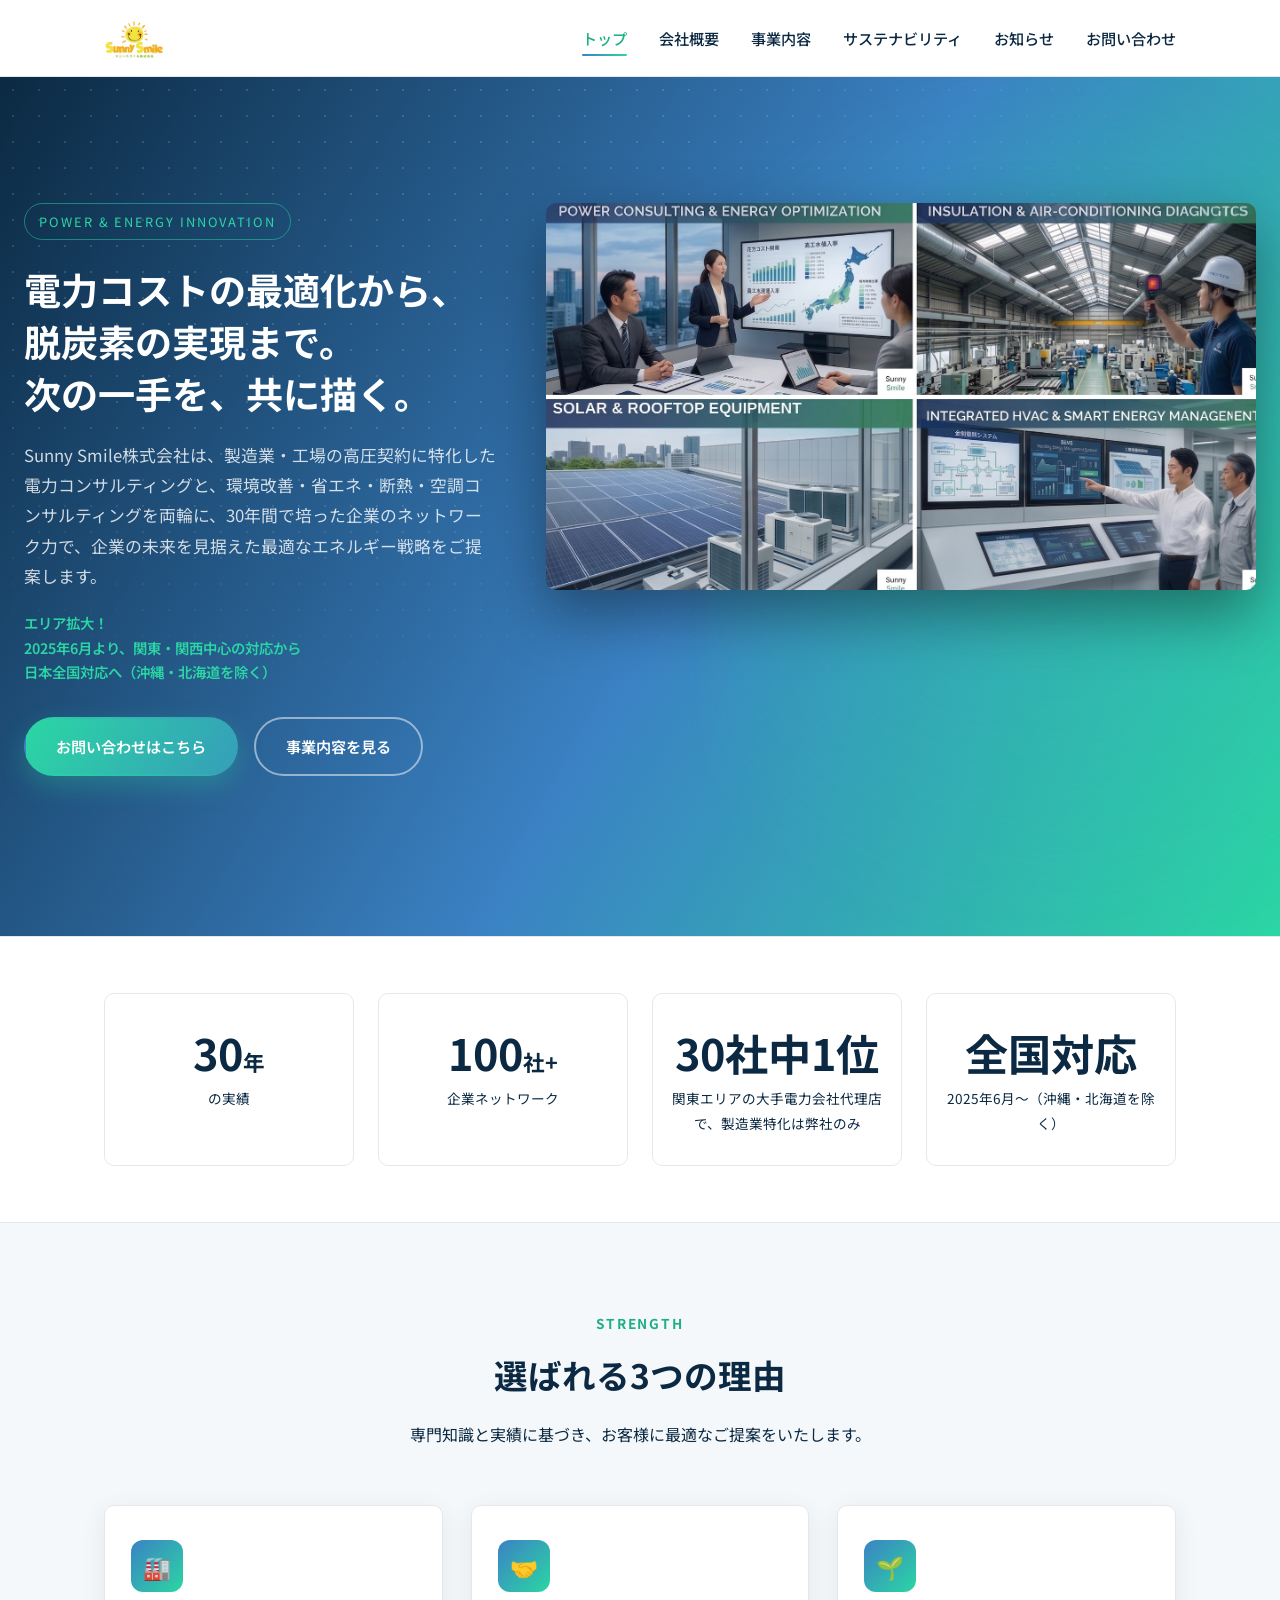
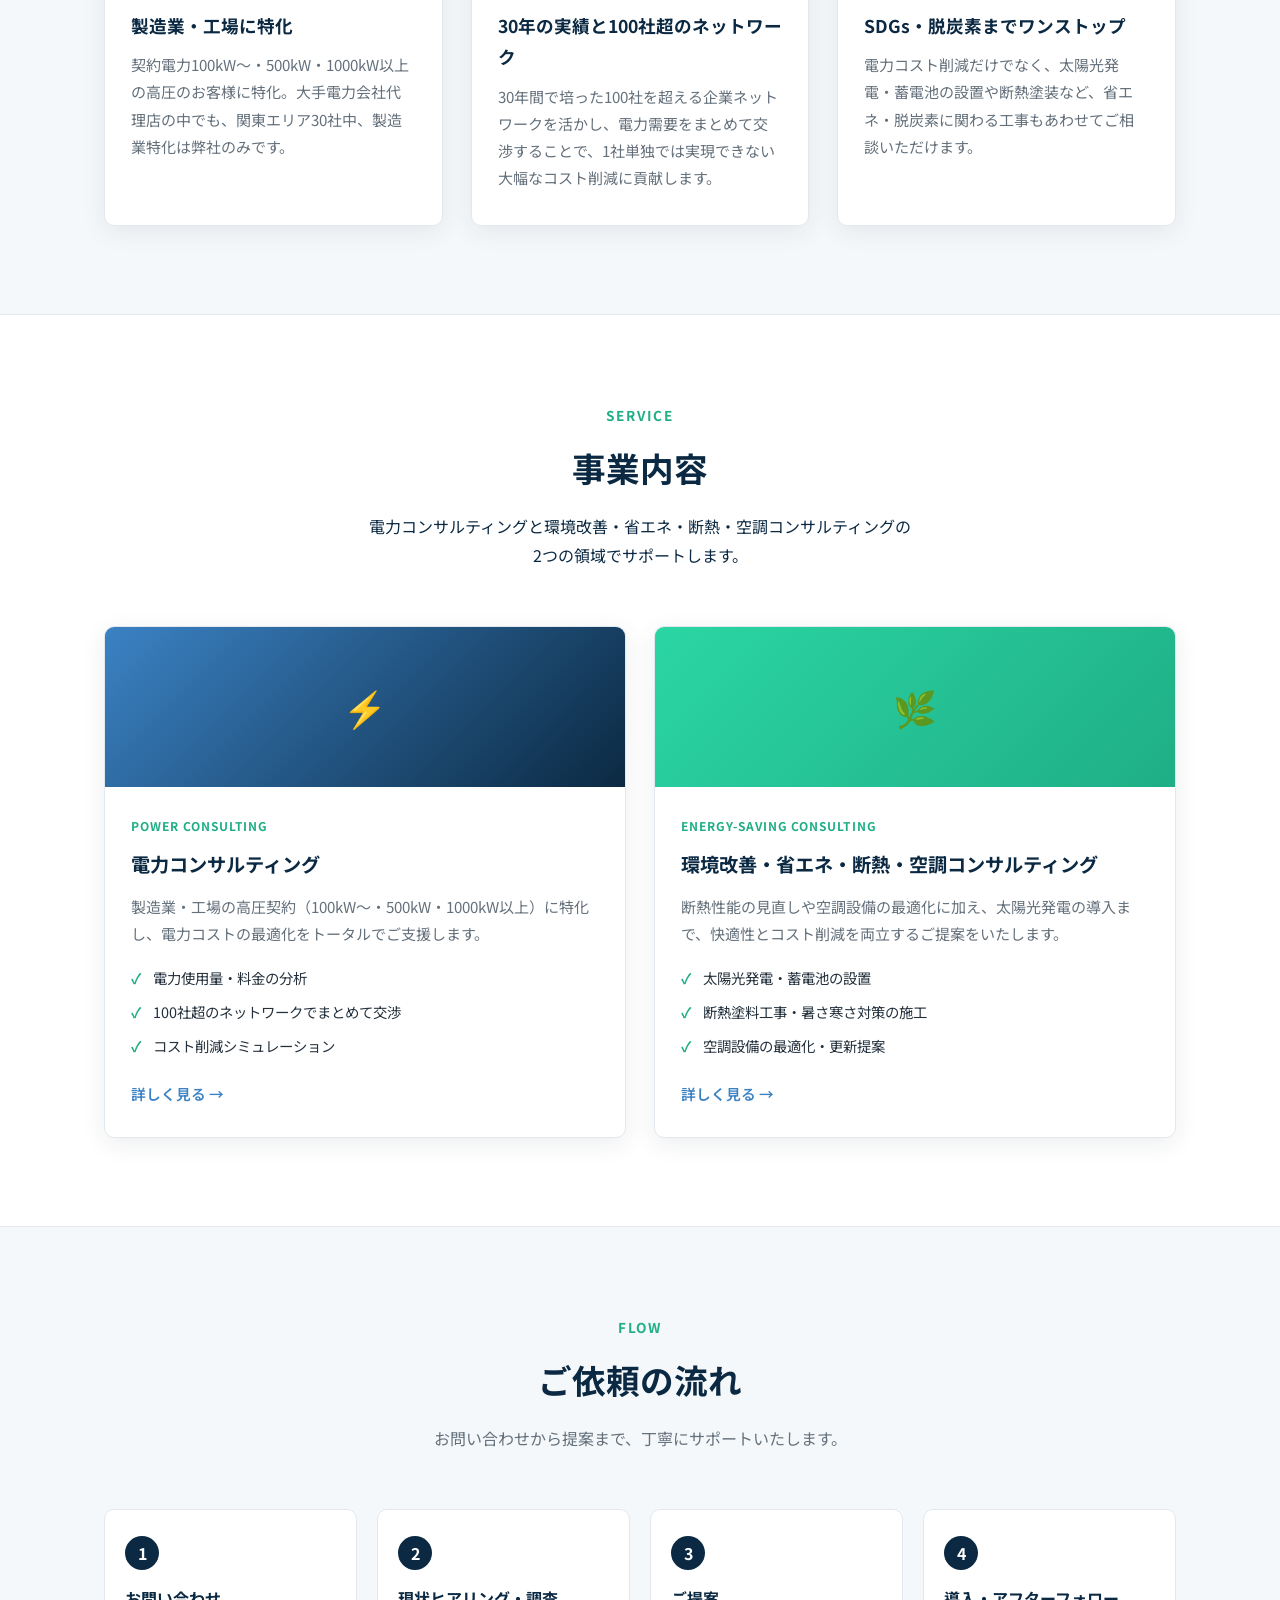
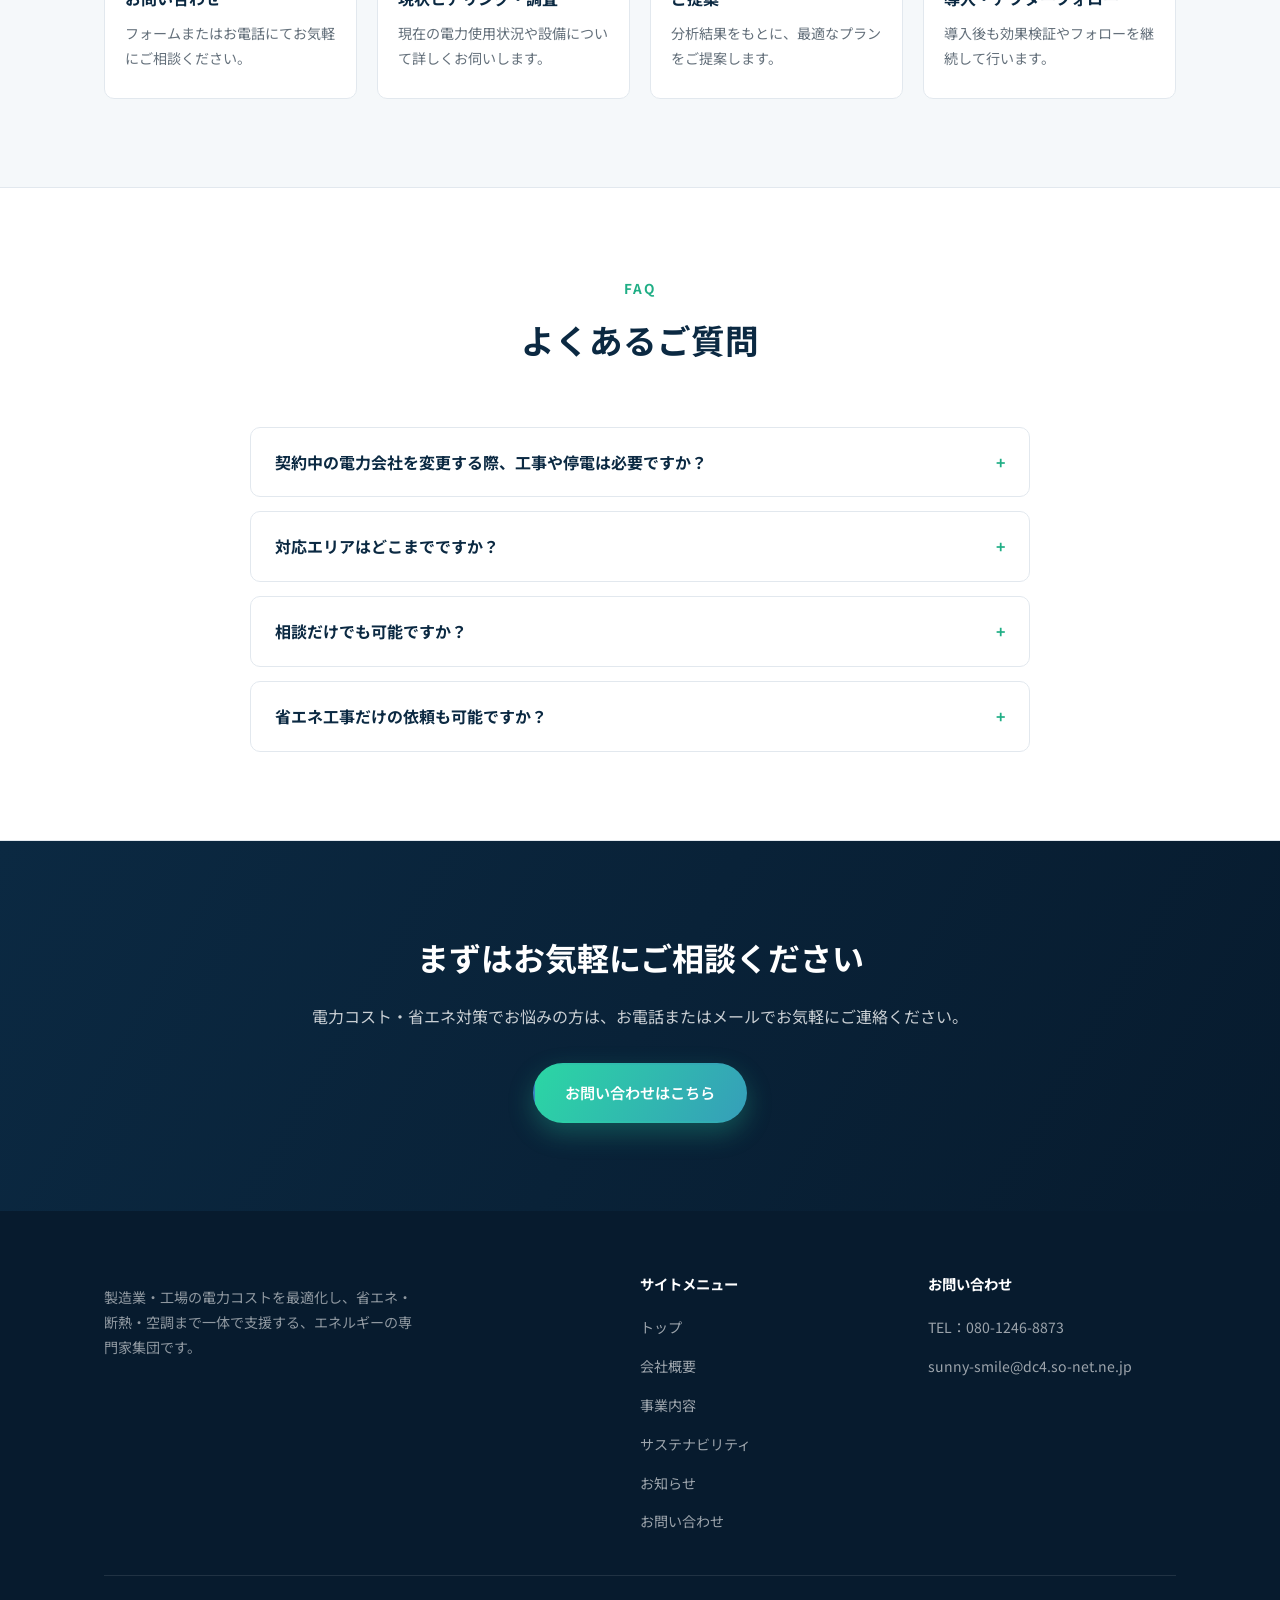
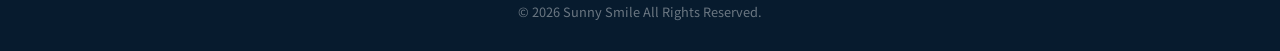
==== commit 81484d2c: "Add files via upload" ====
--- a/index.html
+++ b/index.html
@@ -1,10 +1,10 @@
-<!-- Sunny Smile株式会社 サイト v2.6 / 2026-07-16: 「20社中」を「30社中」に統一。詳細は CHANGELOG.md を参照 -->
+<!-- Sunny Smile株式会社 サイト v3.0 / 2026-07-16: 「省エネ・断熱・空調コンサルティング」を「環境改善・省エネ・断熱・空調コンサルティング」に統一。詳細は CHANGELOG.md を参照 -->
 <!DOCTYPE html>
 <html lang="ja">
 <head>
 <meta charset="UTF-8">
 <meta name="viewport" content="width=device-width, initial-scale=1.0">
-<title>Sunny Smile株式会社 | 電力・省エネ・断熱・空調コンサルティング</title>
+<title>Sunny Smile株式会社 | 電力・環境改善・省エネ・断熱・空調コンサルティング</title>
 <meta name="description" content="Sunny Smile株式会社は製造業・工場の電力コストを最適化し、省エネ・断熱・空調まで一体で支援する、エネルギーの専門家集団です。">
 <link rel="preconnect" href="https://fonts.googleapis.com">
 <link href="https://fonts.googleapis.com/css2?family=Noto+Sans+JP:wght@400;500;700&display=swap" rel="stylesheet">
@@ -38,7 +38,7 @@
       <div class="hero-content">
         <span class="hero-eyebrow">POWER &amp; ENERGY INNOVATION</span>
         <h1>電力コストの最適化から、<br>脱炭素の実現まで。<br>次の一手を、共に描く。</h1>
-        <p>Sunny Smile株式会社は、製造業・工場の高圧契約に特化した電力コンサルティングと、省エネ・断熱・空調コンサルティングを両輪に、30年間で培った企業のネットワーク力で、企業の未来を見据えた最適なエネルギー戦略をご提案します。</p>
+        <p>Sunny Smile株式会社は、製造業・工場の高圧契約に特化した電力コンサルティングと、環境改善・省エネ・断熱・空調コンサルティングを両輪に、30年間で培った企業のネットワーク力で、企業の未来を見据えた最適なエネルギー戦略をご提案します。</p>
         <p style="font-size:0.9rem; color:var(--color-accent); font-weight:600; margin:-16px 0 32px; line-height:1.7;">
           エリア拡大！<br>
           2025年6月より、関東・関西中心の対応から<br>
@@ -110,7 +110,7 @@
       <div class="section-head">
         <span class="section-eyebrow">SERVICE</span>
         <h2>事業内容</h2>
-        <p style="color:var(--color-navy);">電力コンサルティングと省エネ・断熱・空調コンサルティングの<br>2つの領域でサポートします。</p>
+        <p style="color:var(--color-navy);">電力コンサルティングと環境改善・省エネ・断熱・空調コンサルティングの<br>2つの領域でサポートします。</p>
       </div>
       <div class="service-grid reveal-stagger">
         <div class="service-card">
@@ -131,7 +131,7 @@
           <div class="service-card-media energy">🌿</div>
           <div class="service-card-body">
             <span class="tag">ENERGY-SAVING CONSULTING</span>
-            <h3>省エネ・断熱・空調コンサルティング</h3>
+            <h3>環境改善・省エネ・断熱・空調コンサルティング</h3>
             <p>断熱性能の見直しや空調設備の最適化に加え、太陽光発電の導入まで、快適性とコスト削減を両立するご提案をいたします。</p>
             <ul>
               <li>太陽光発電・蓄電池の設置</li>
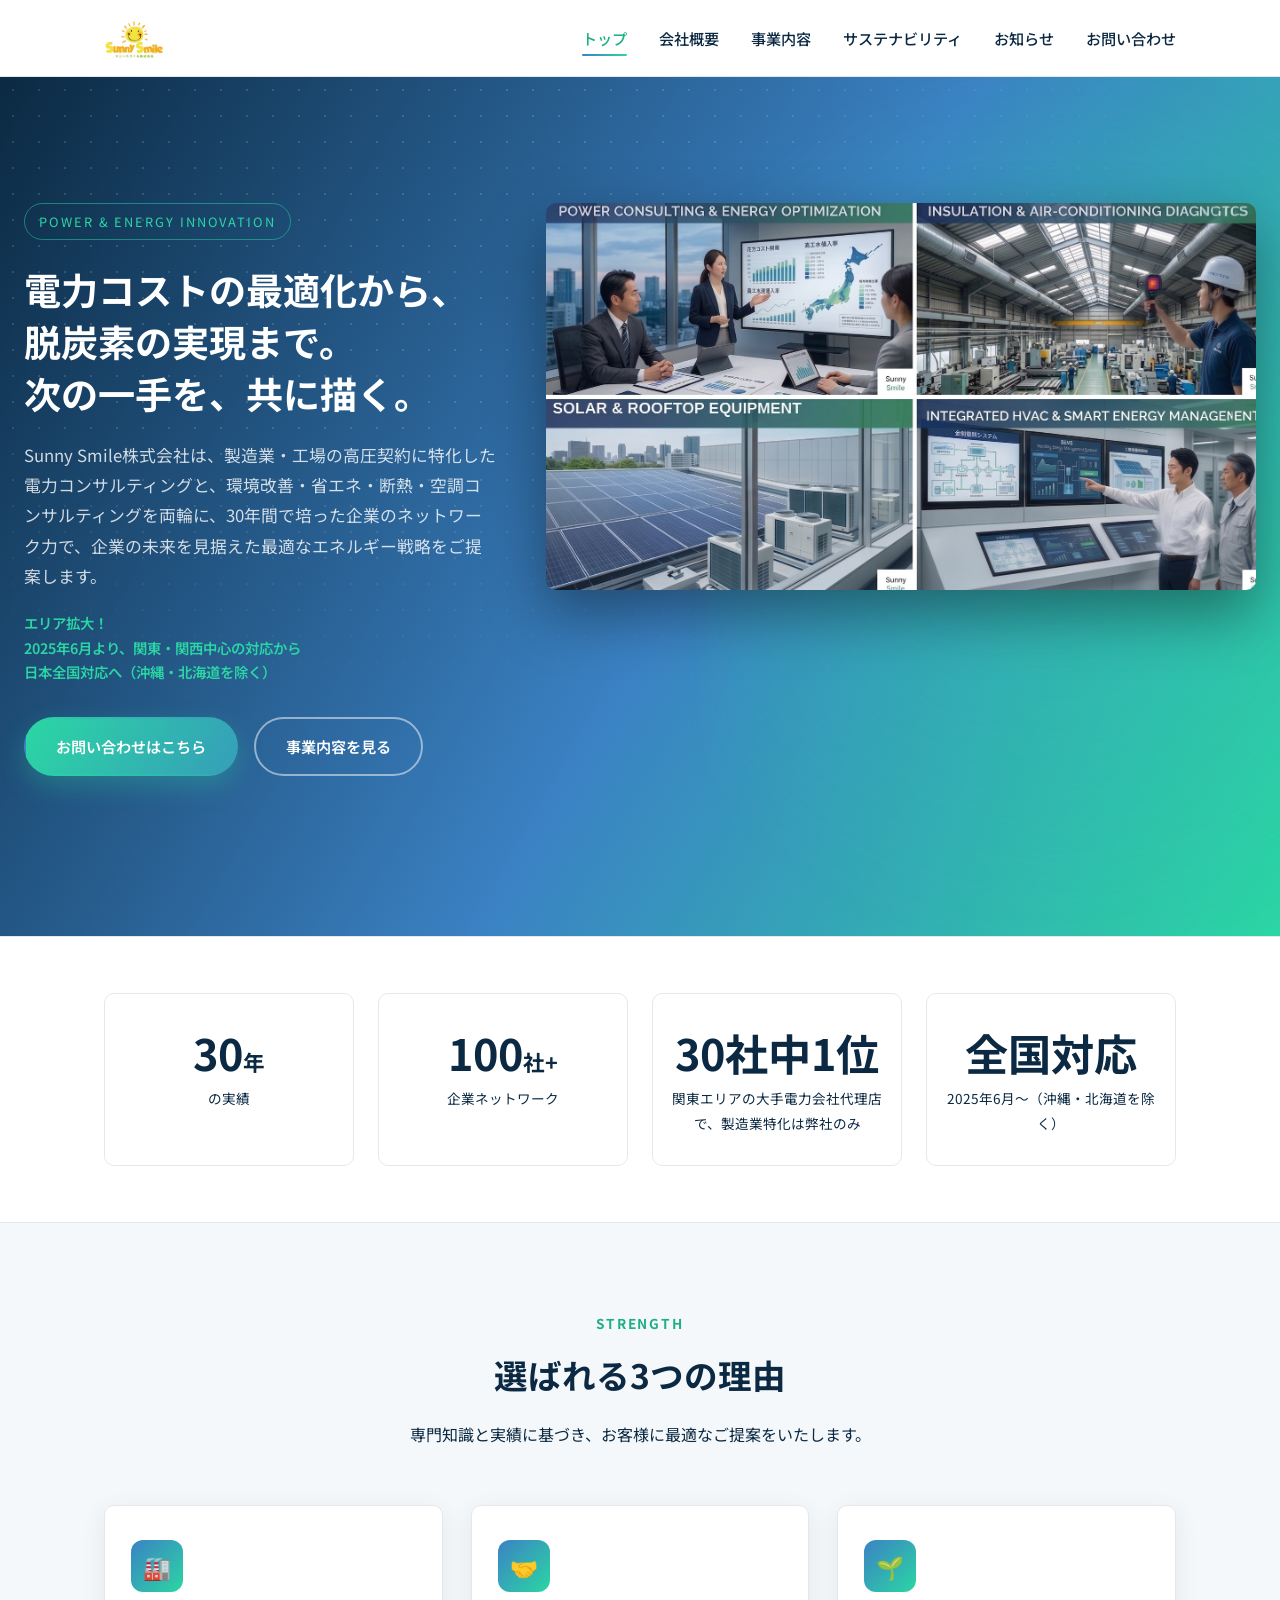
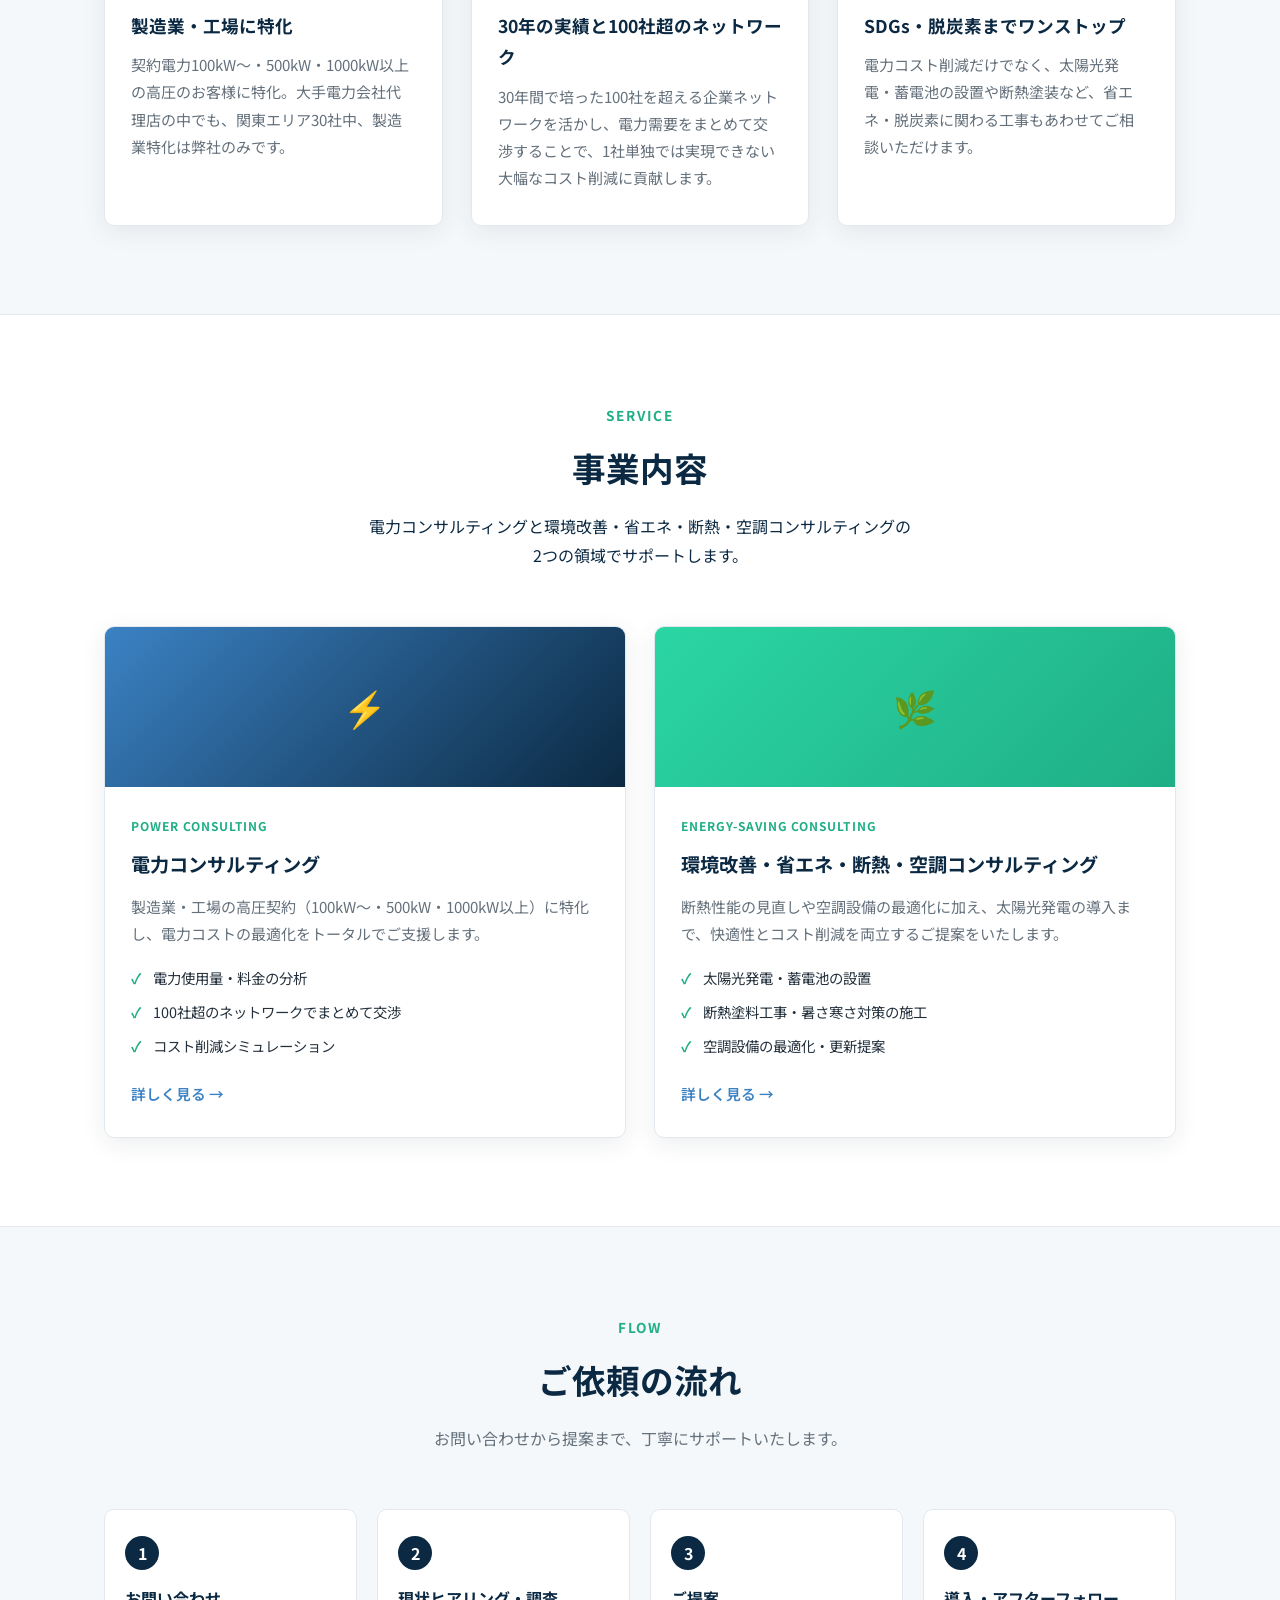
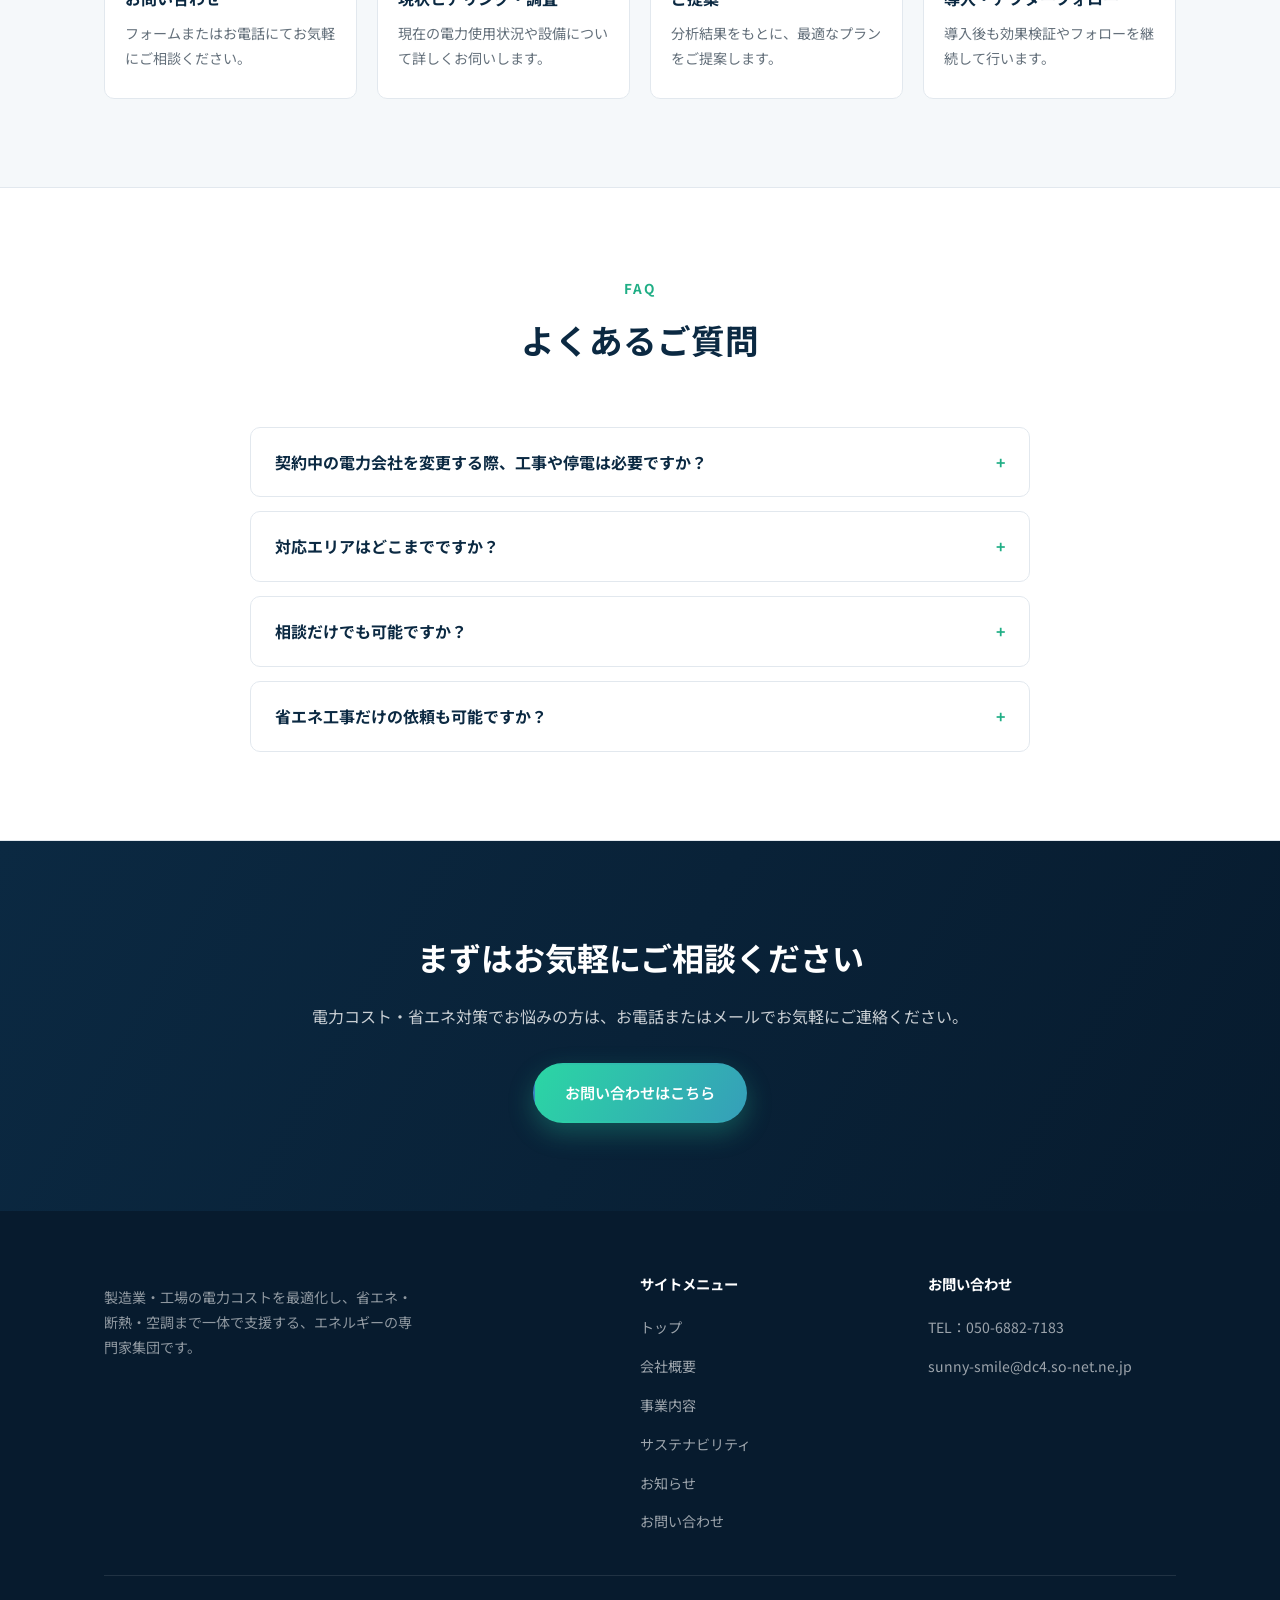
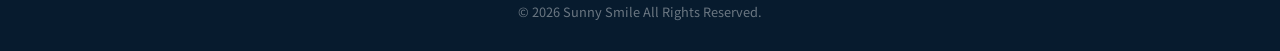
==== commit 4ea03c90: "Add files via upload" ====
--- a/index.html
+++ b/index.html
@@ -1,4 +1,4 @@
-<!-- Sunny Smile株式会社 サイト v3.0 / 2026-07-16: 「省エネ・断熱・空調コンサルティング」を「環境改善・省エネ・断熱・空調コンサルティング」に統一。詳細は CHANGELOG.md を参照 -->
+<!-- Sunny Smile株式会社 サイト v3.1 / 2026-07-16: フッターの電話番号を本社050-6882-7183に更新。詳細は CHANGELOG.md を参照 -->
 <!DOCTYPE html>
 <html lang="ja">
 <head>
@@ -230,7 +230,7 @@
       <div class="footer-col">
         <h4>お問い合わせ</h4>
         <ul>
-          <li><a href="tel:08012468873">TEL：080-1246-8873</a></li>
+          <li><a href="tel:05068827183">TEL：050-6882-7183</a></li>
           <li><a href="mailto:sunny-smile@dc4.so-net.ne.jp">sunny-smile@dc4.so-net.ne.jp</a></li>
         </ul>
       </div>
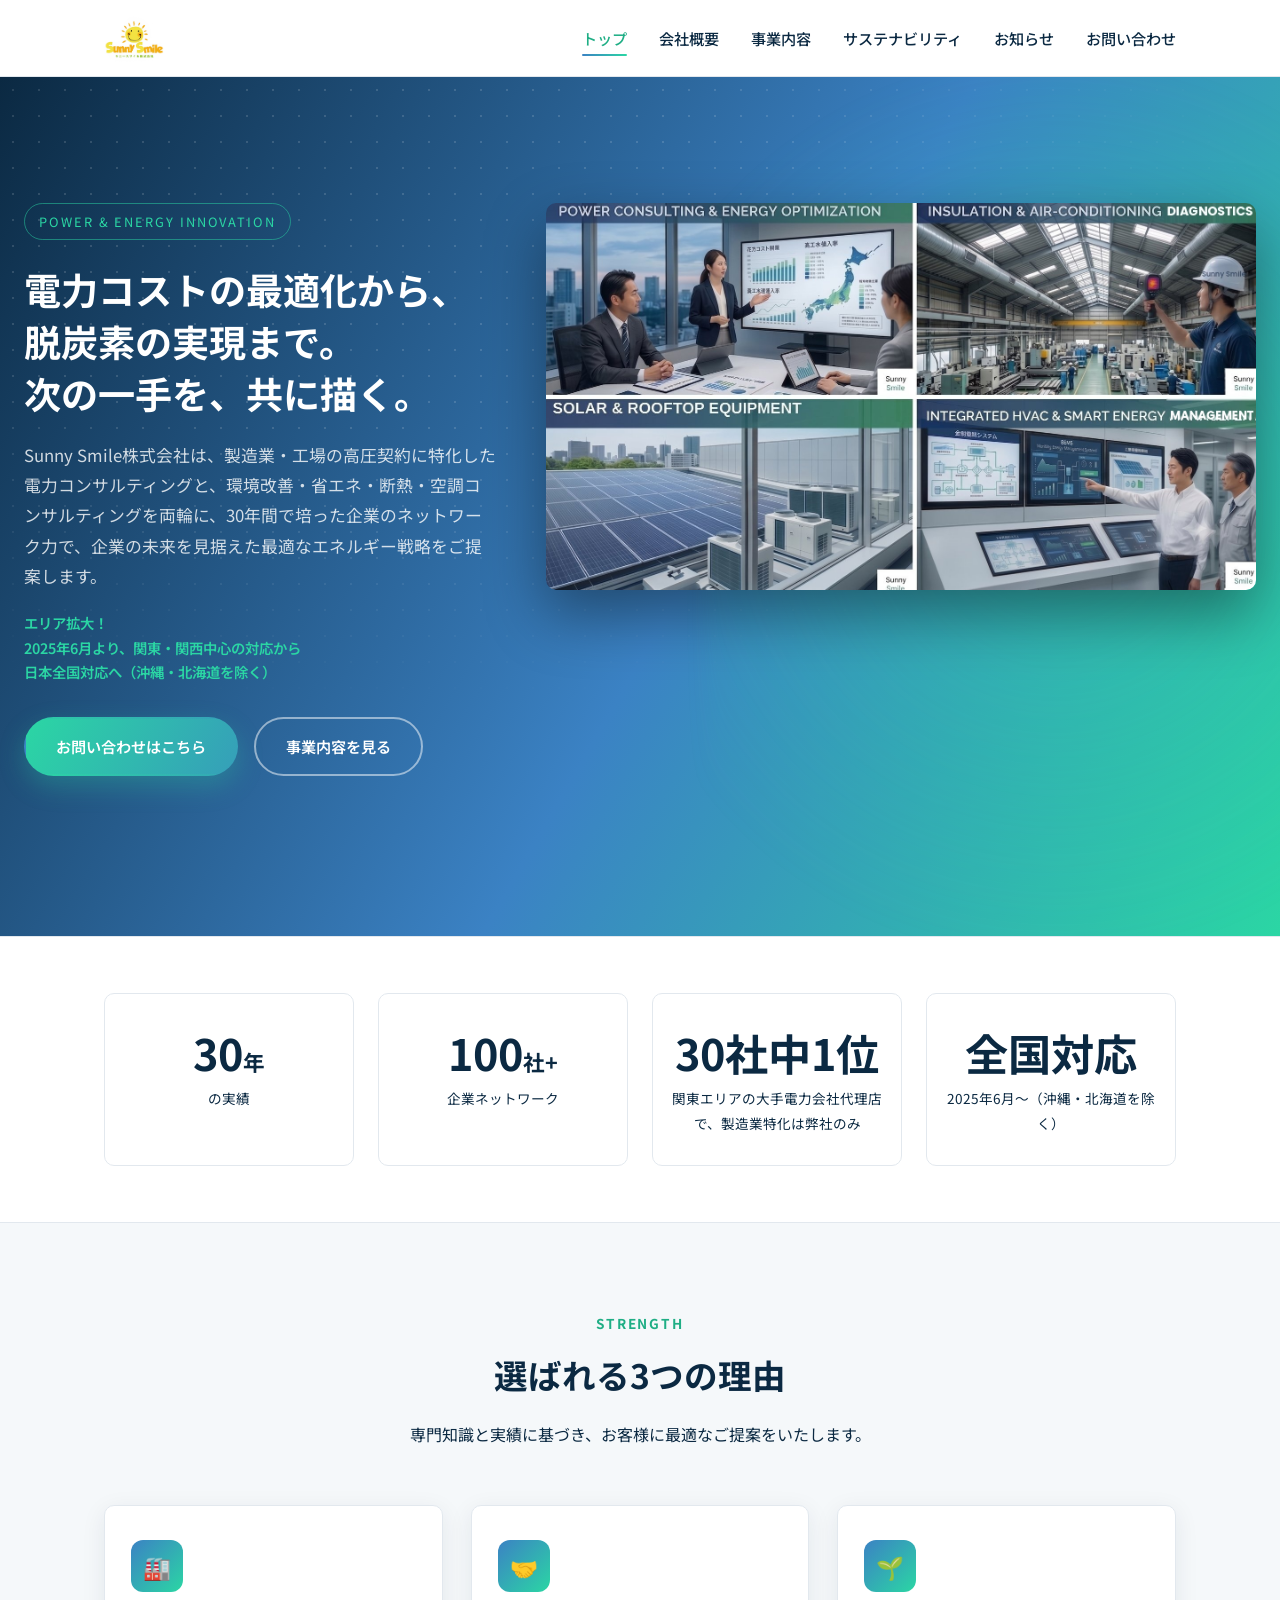
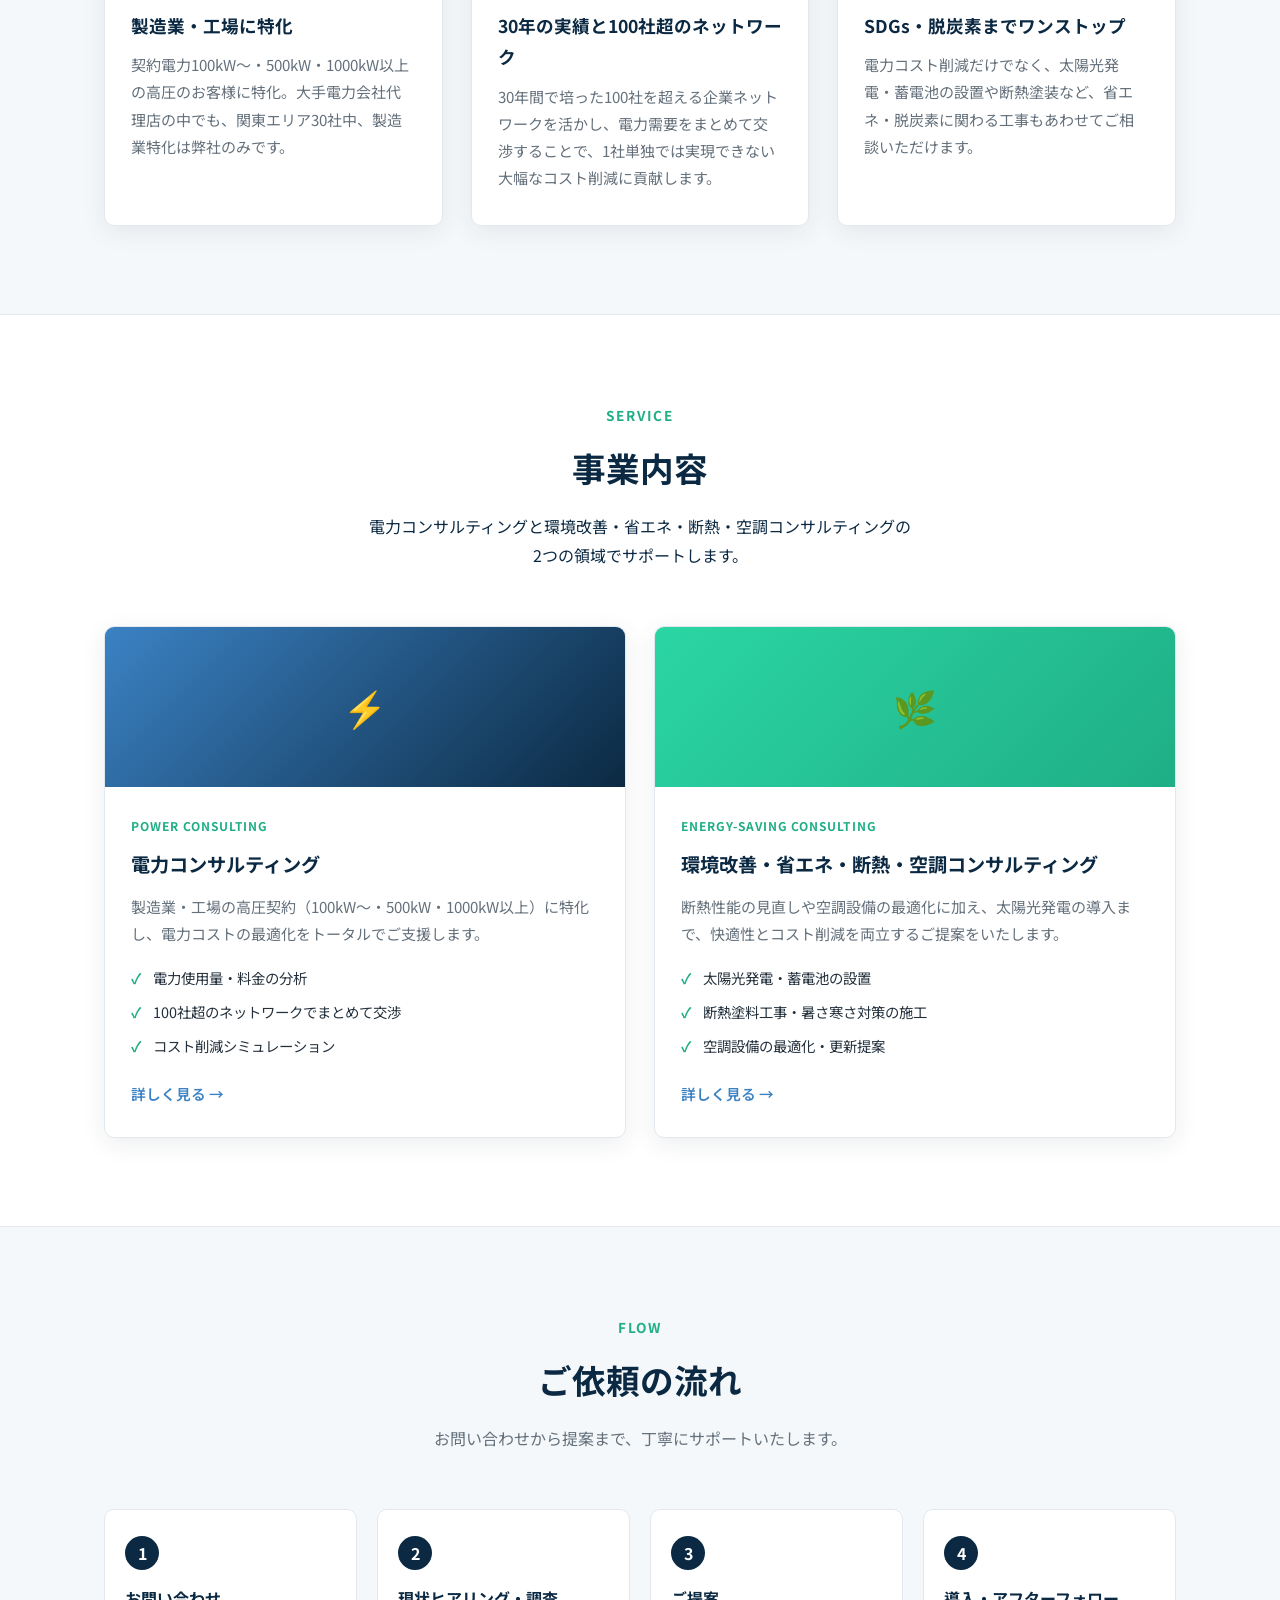
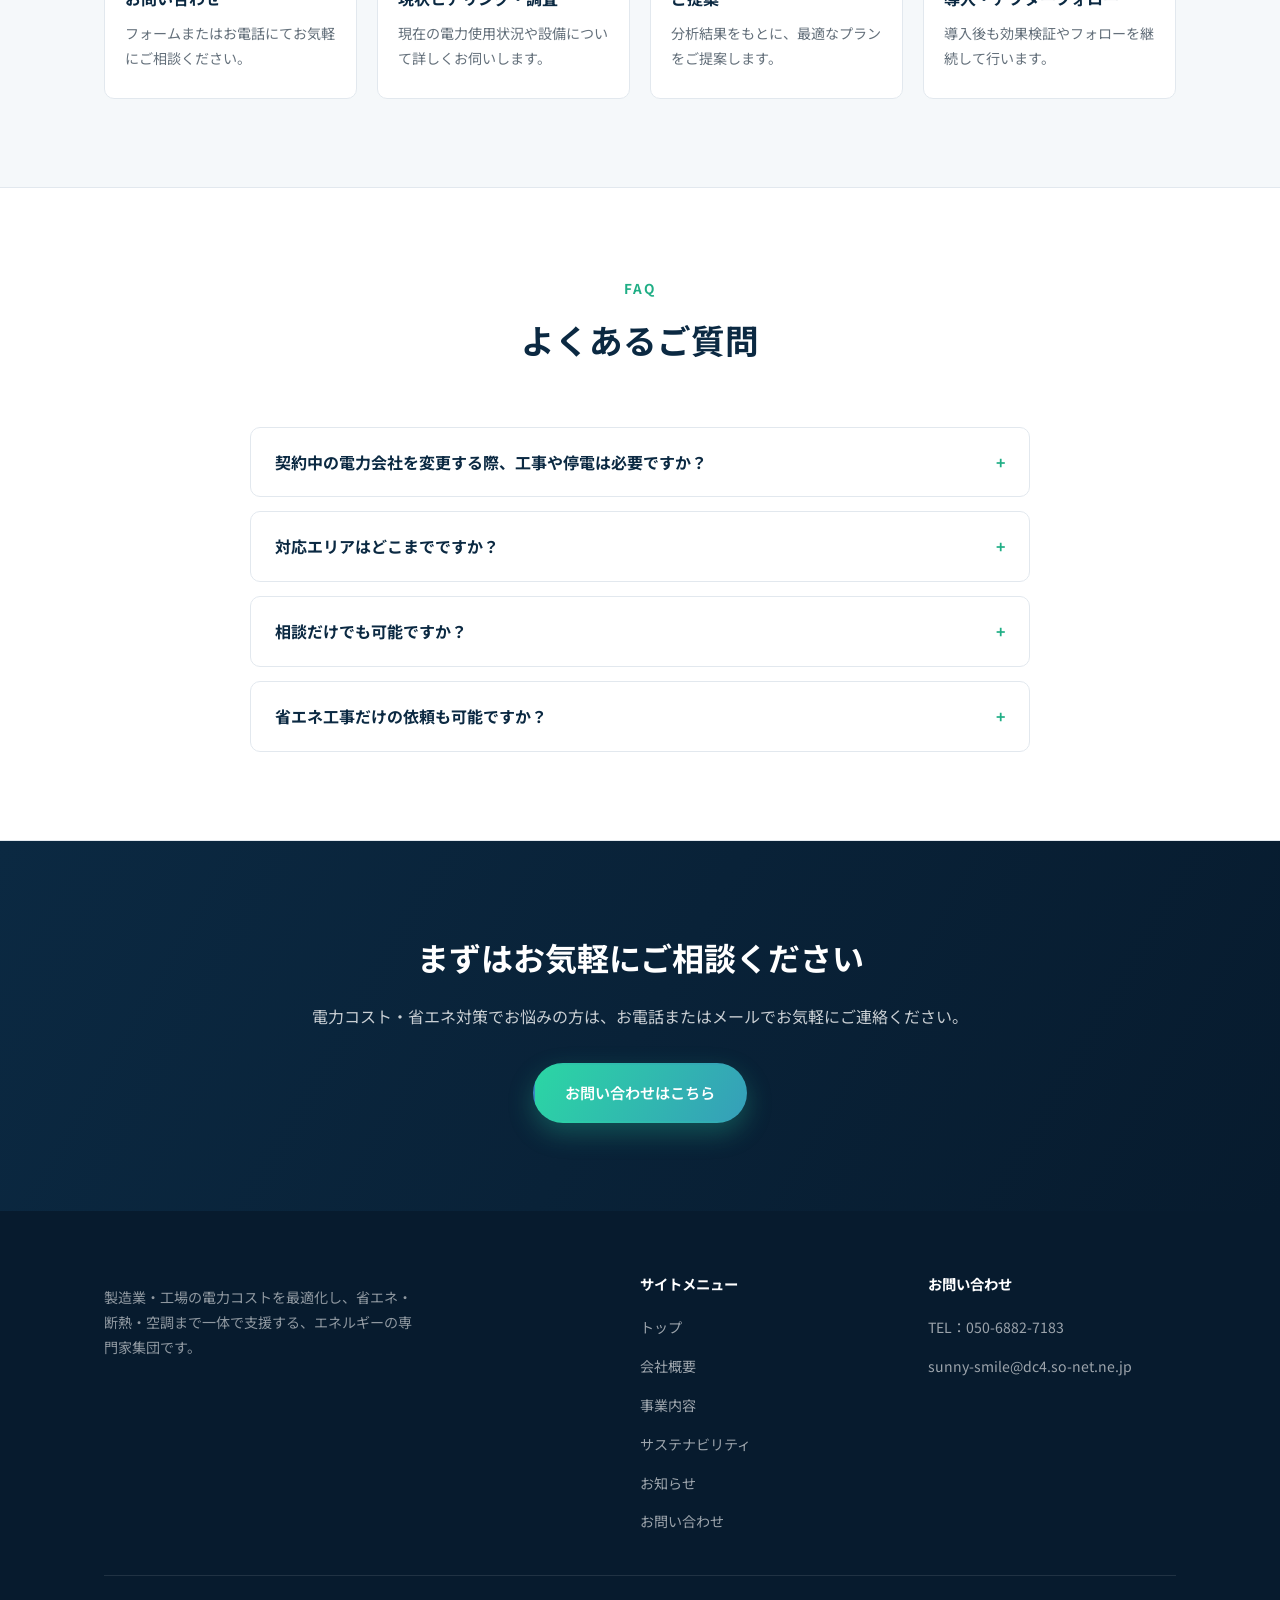
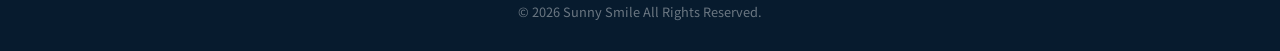
==== commit 6ff55f52: "Add files via upload" ====
--- a/index.html
+++ b/index.html
@@ -1,4 +1,4 @@
-<!-- Sunny Smile株式会社 サイト v3.1 / 2026-07-16: フッターの電話番号を本社050-6882-7183に更新。詳細は CHANGELOG.md を参照 -->
+<!-- Sunny Smile株式会社 サイト v3.2 / 2026-07-16: TOPページのメイン写真（4枚組）を微修正。詳細は CHANGELOG.md を参照 -->
 <!DOCTYPE html>
 <html lang="ja">
 <head>
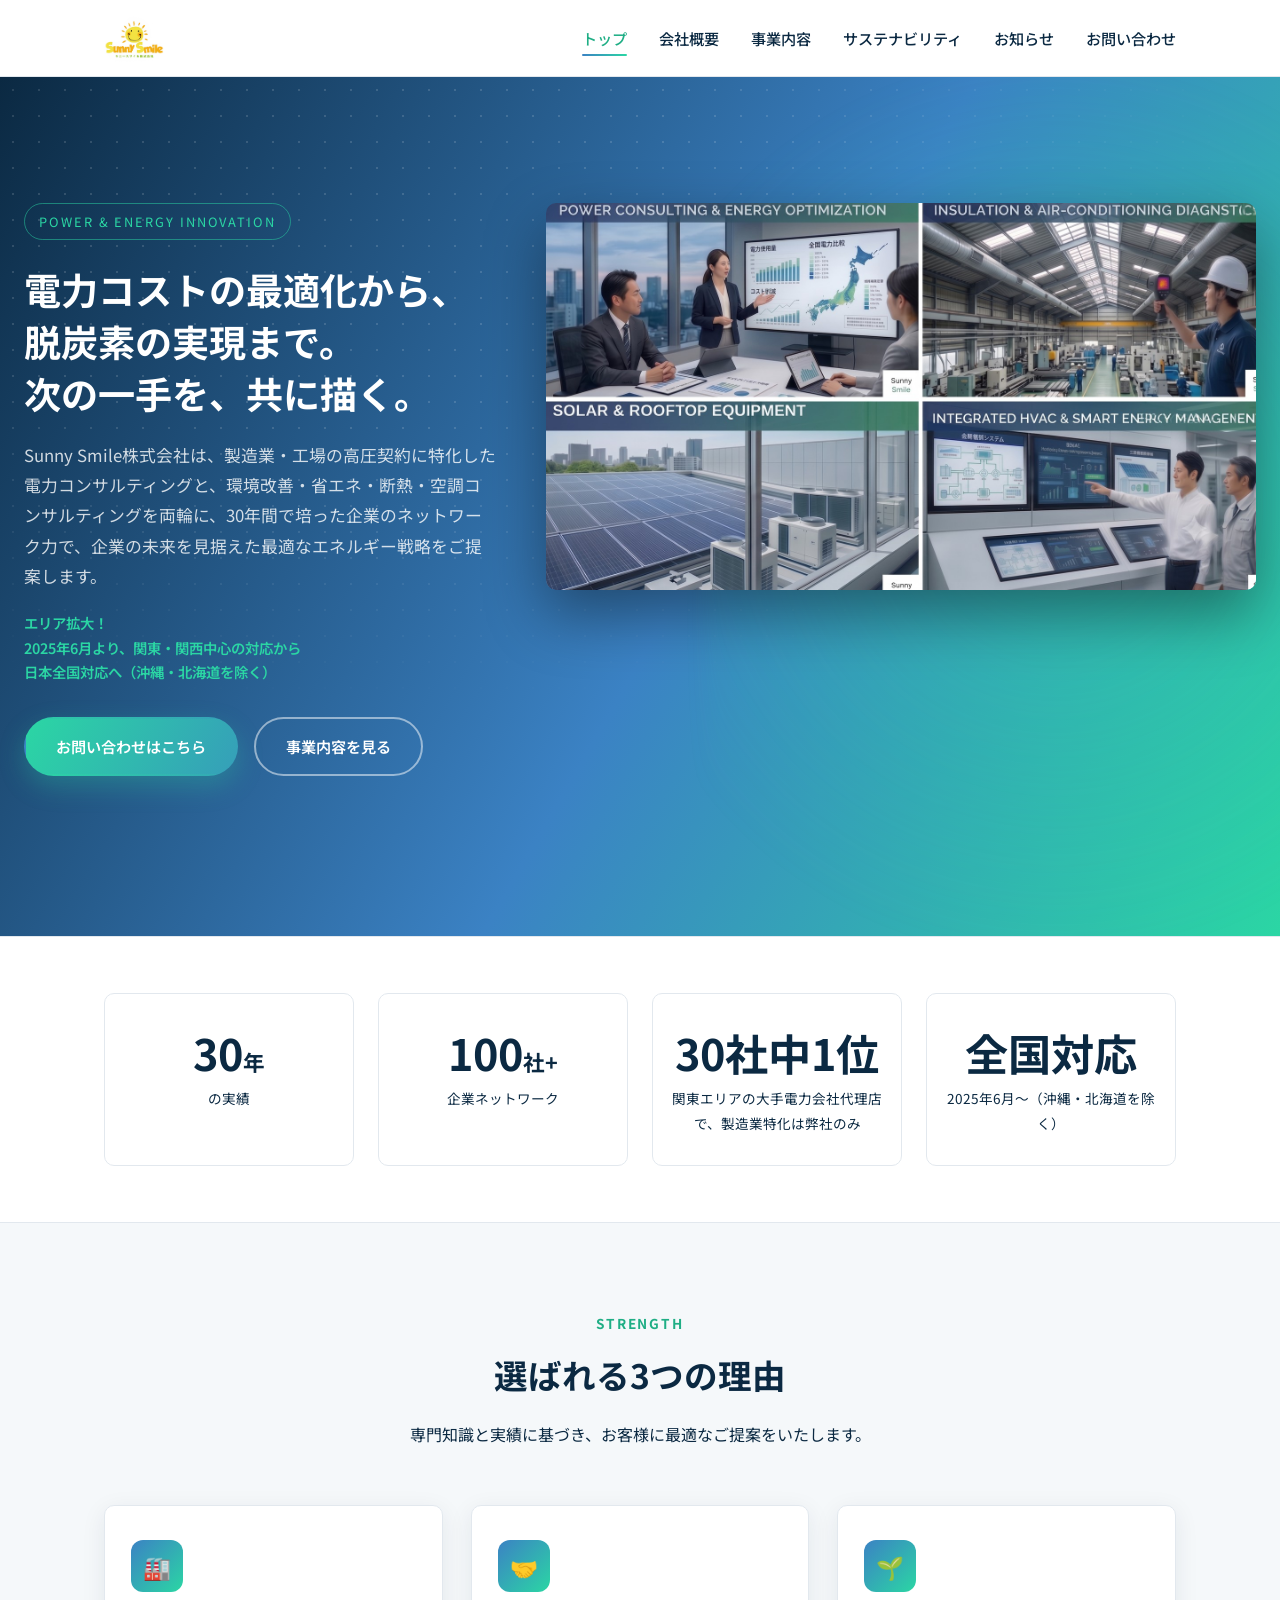
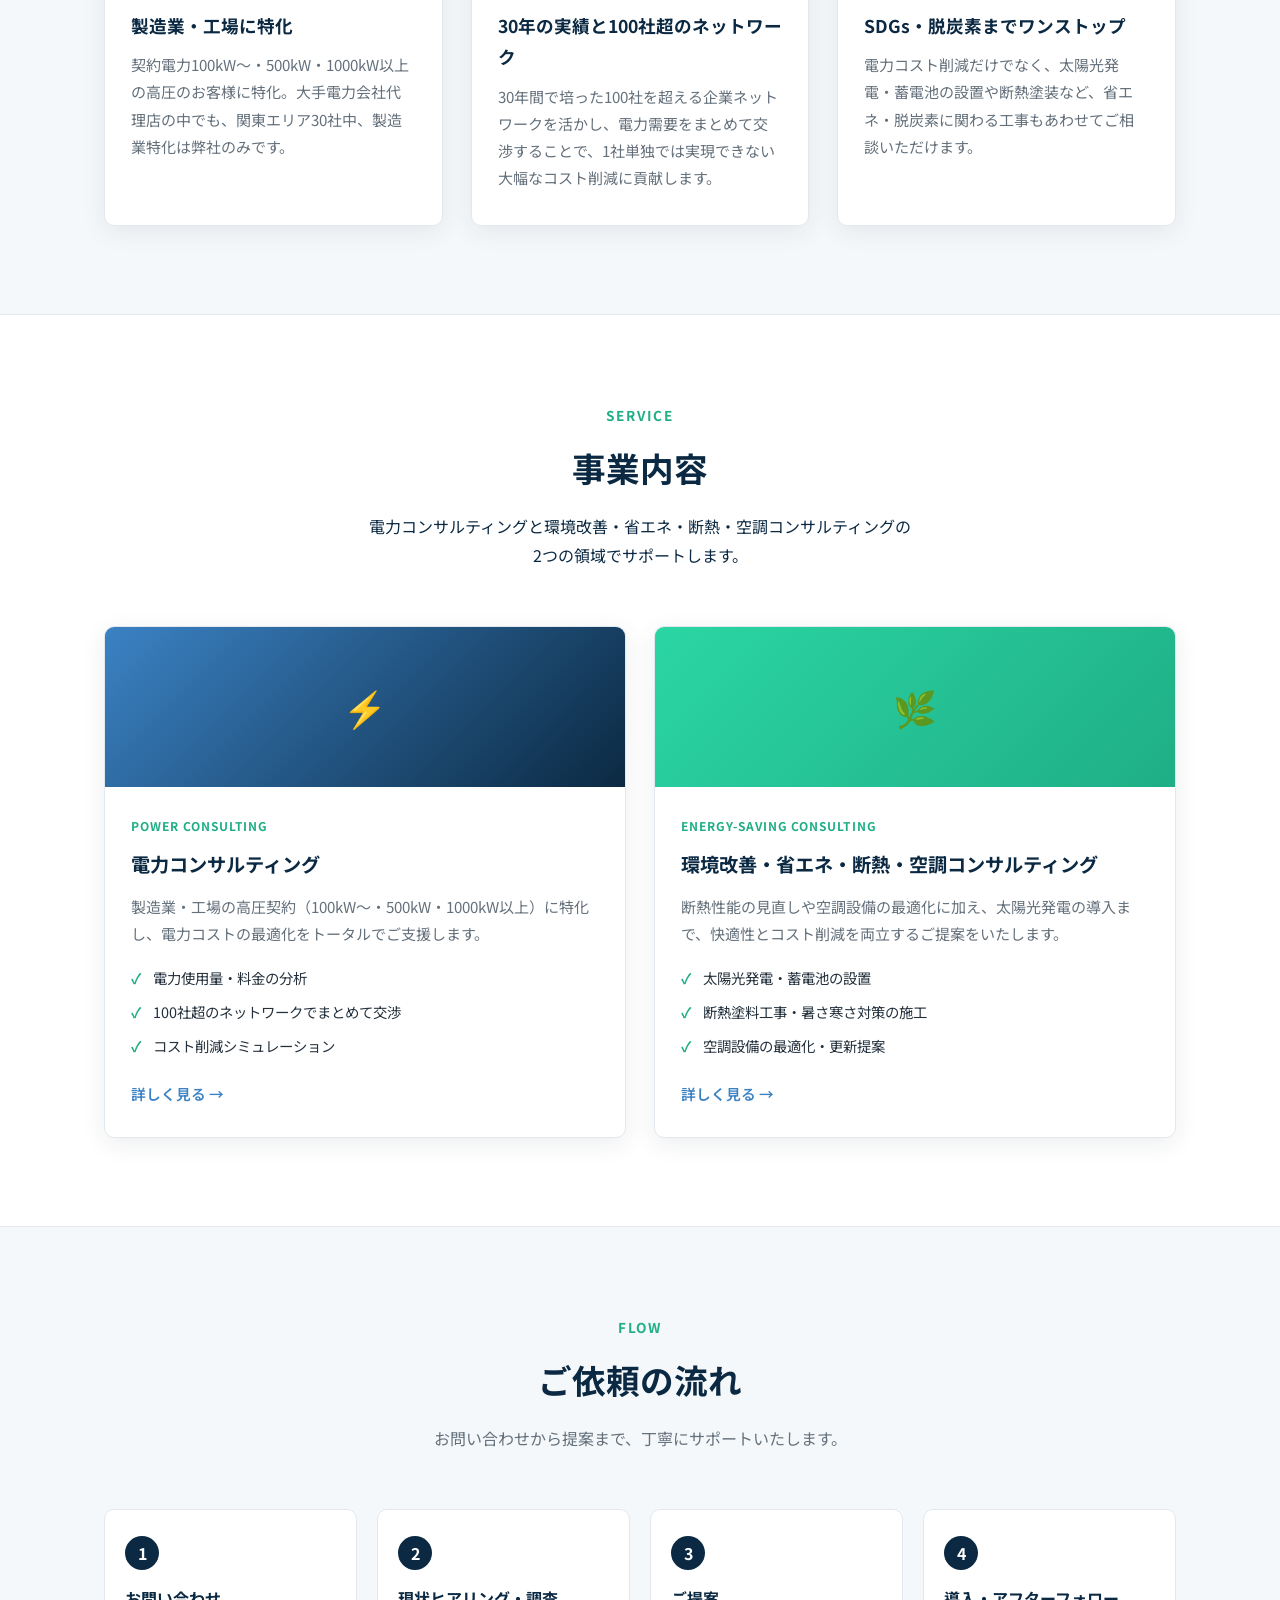
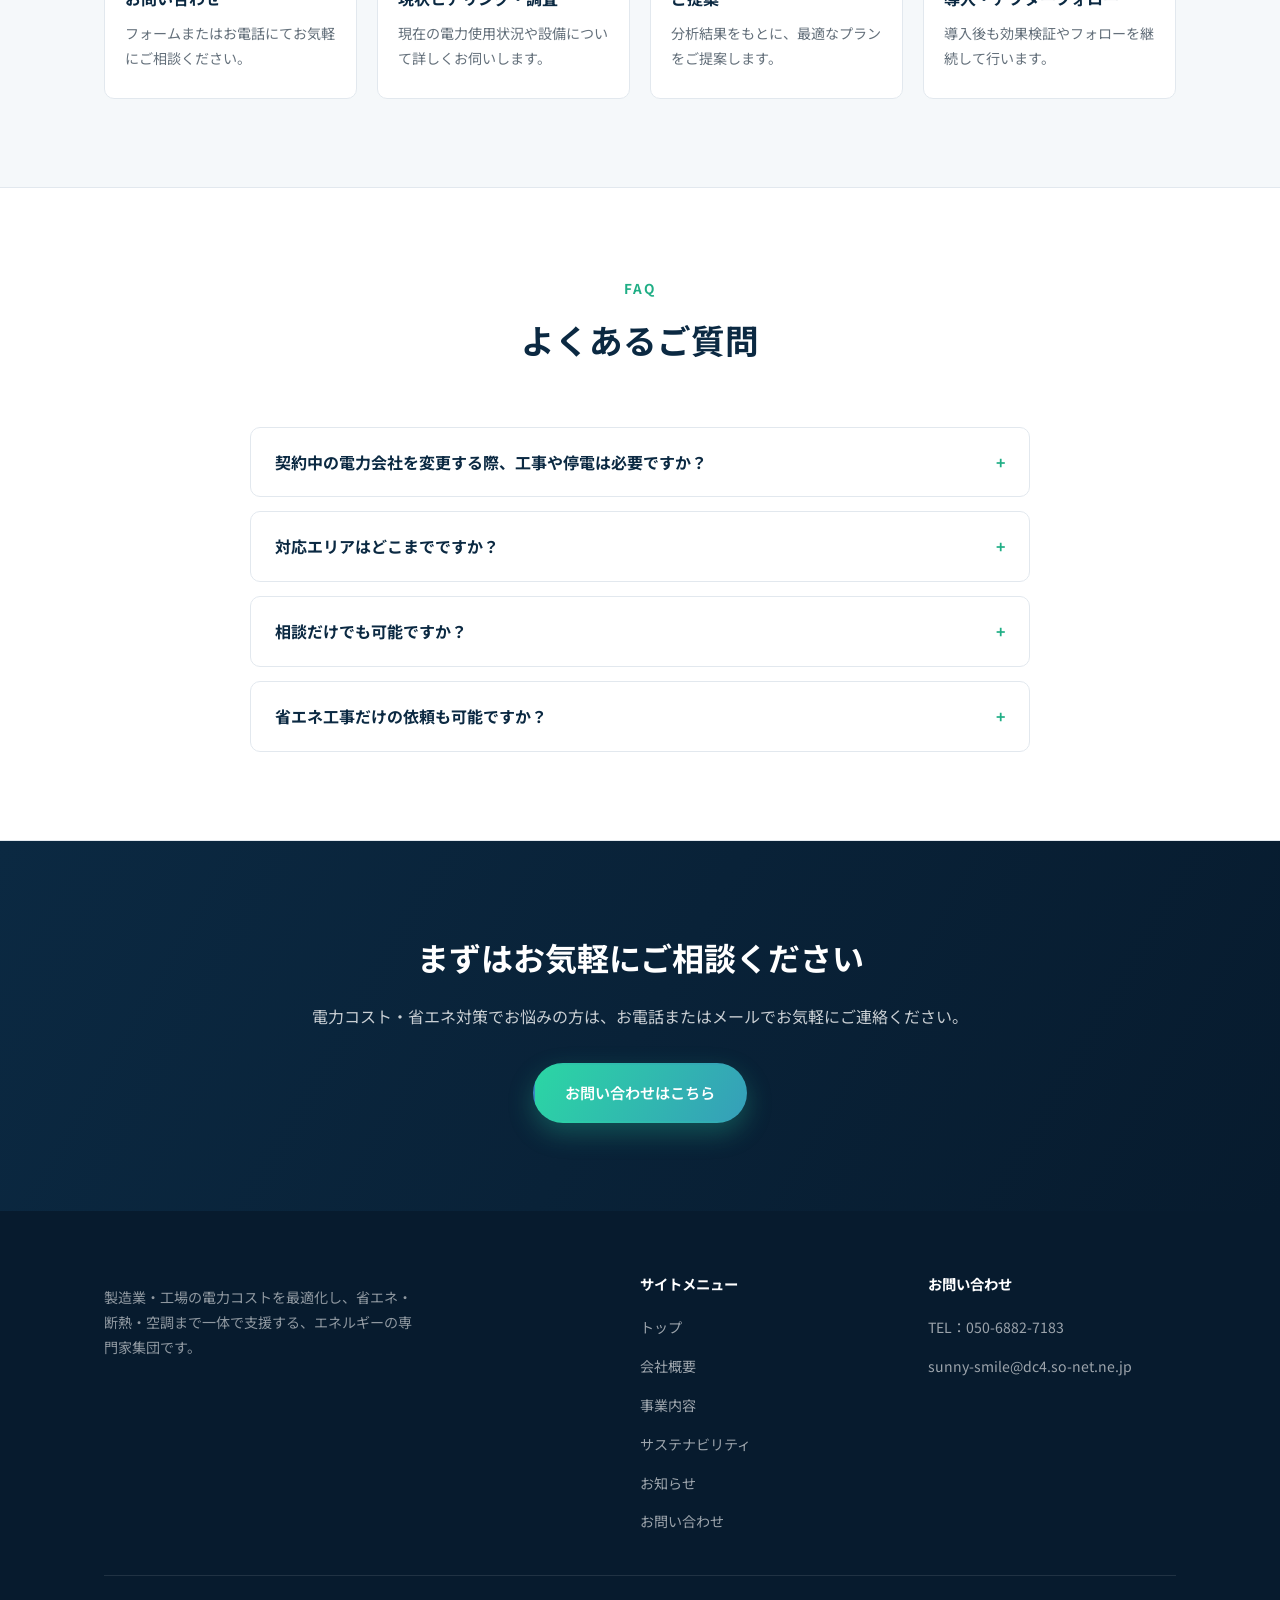
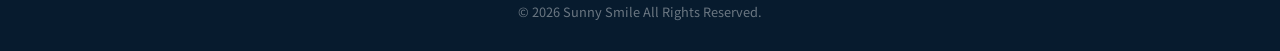
==== commit e45c91ef: "Add files via upload" ====
--- a/index.html
+++ b/index.html
@@ -1,4 +1,4 @@
-<!-- Sunny Smile株式会社 サイト v3.2 / 2026-07-16: TOPページのメイン写真（4枚組）を微修正。詳細は CHANGELOG.md を参照 -->
+<!-- Sunny Smile株式会社 サイト v3.7 / 2026-07-21: TOPページのメイン写真（4枚組）を新しい画像に差し替え。詳細は CHANGELOG.md を参照 -->
 <!DOCTYPE html>
 <html lang="ja">
 <head>
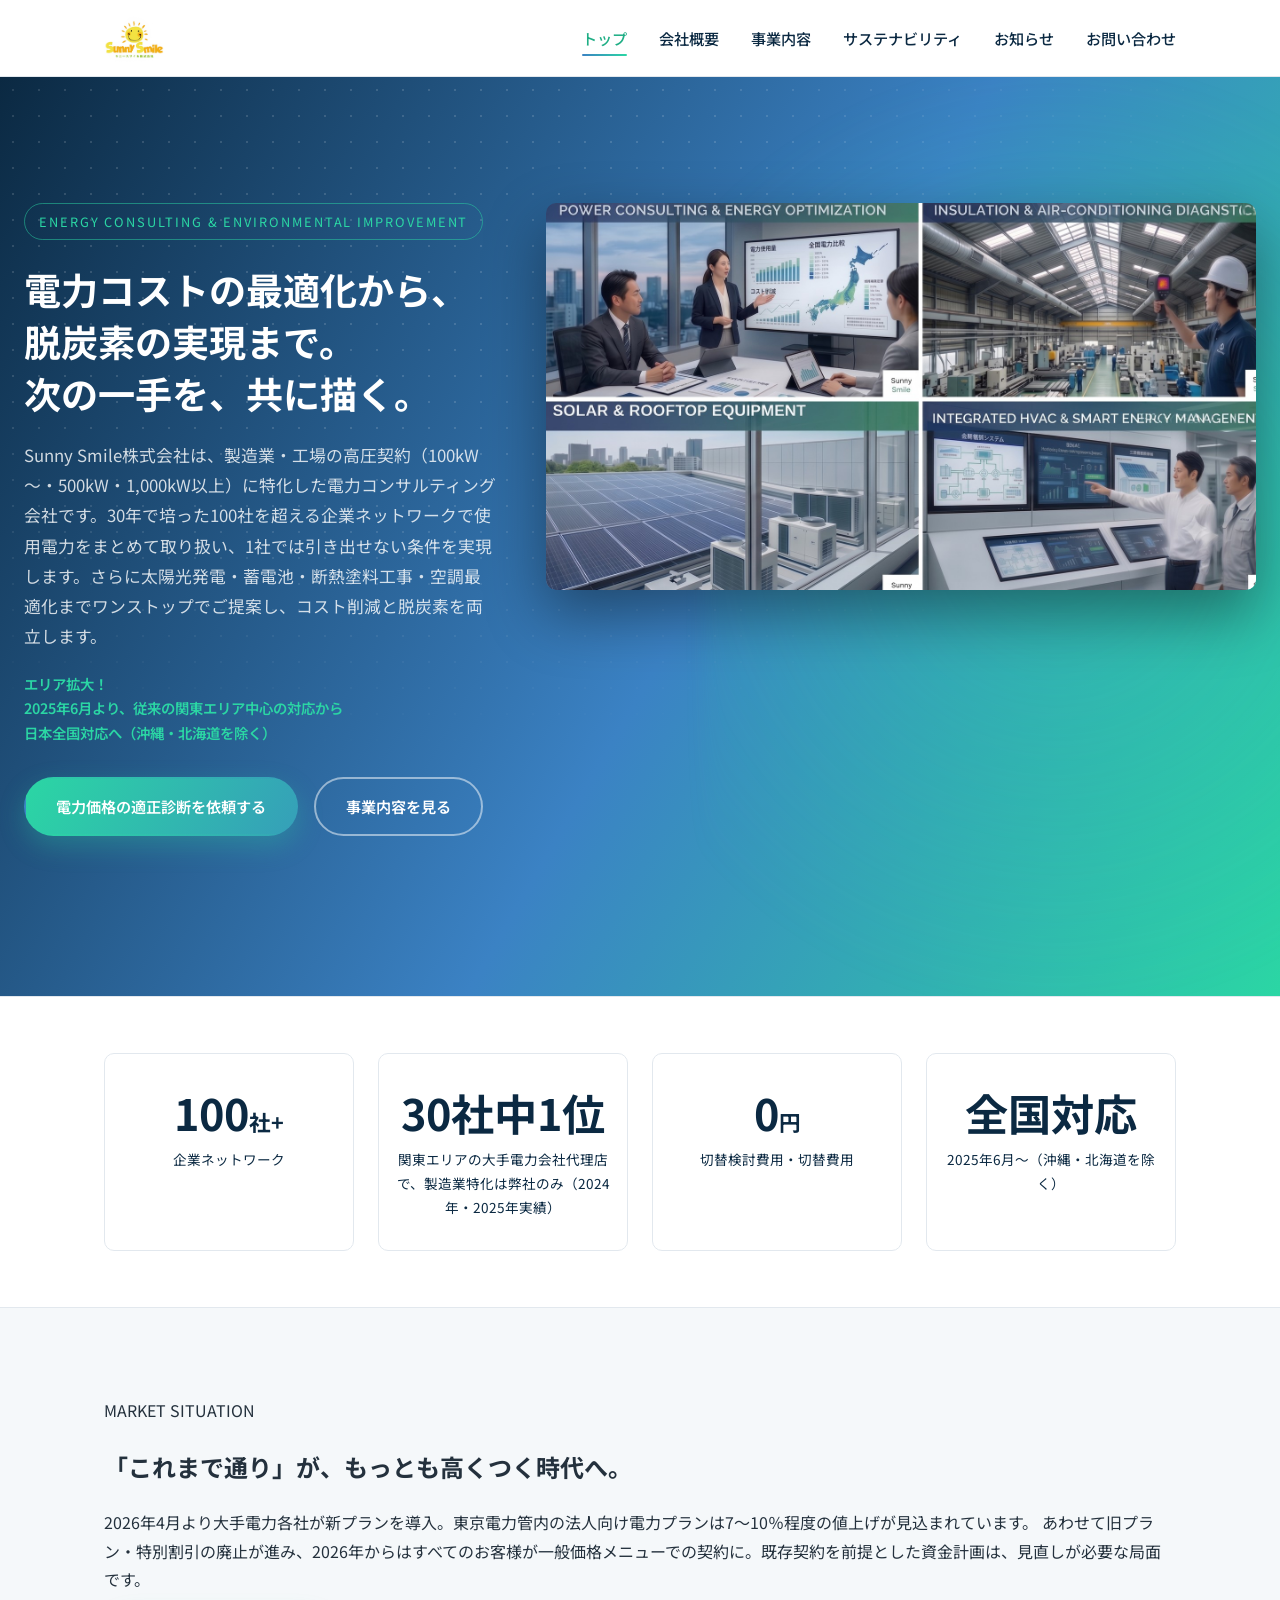
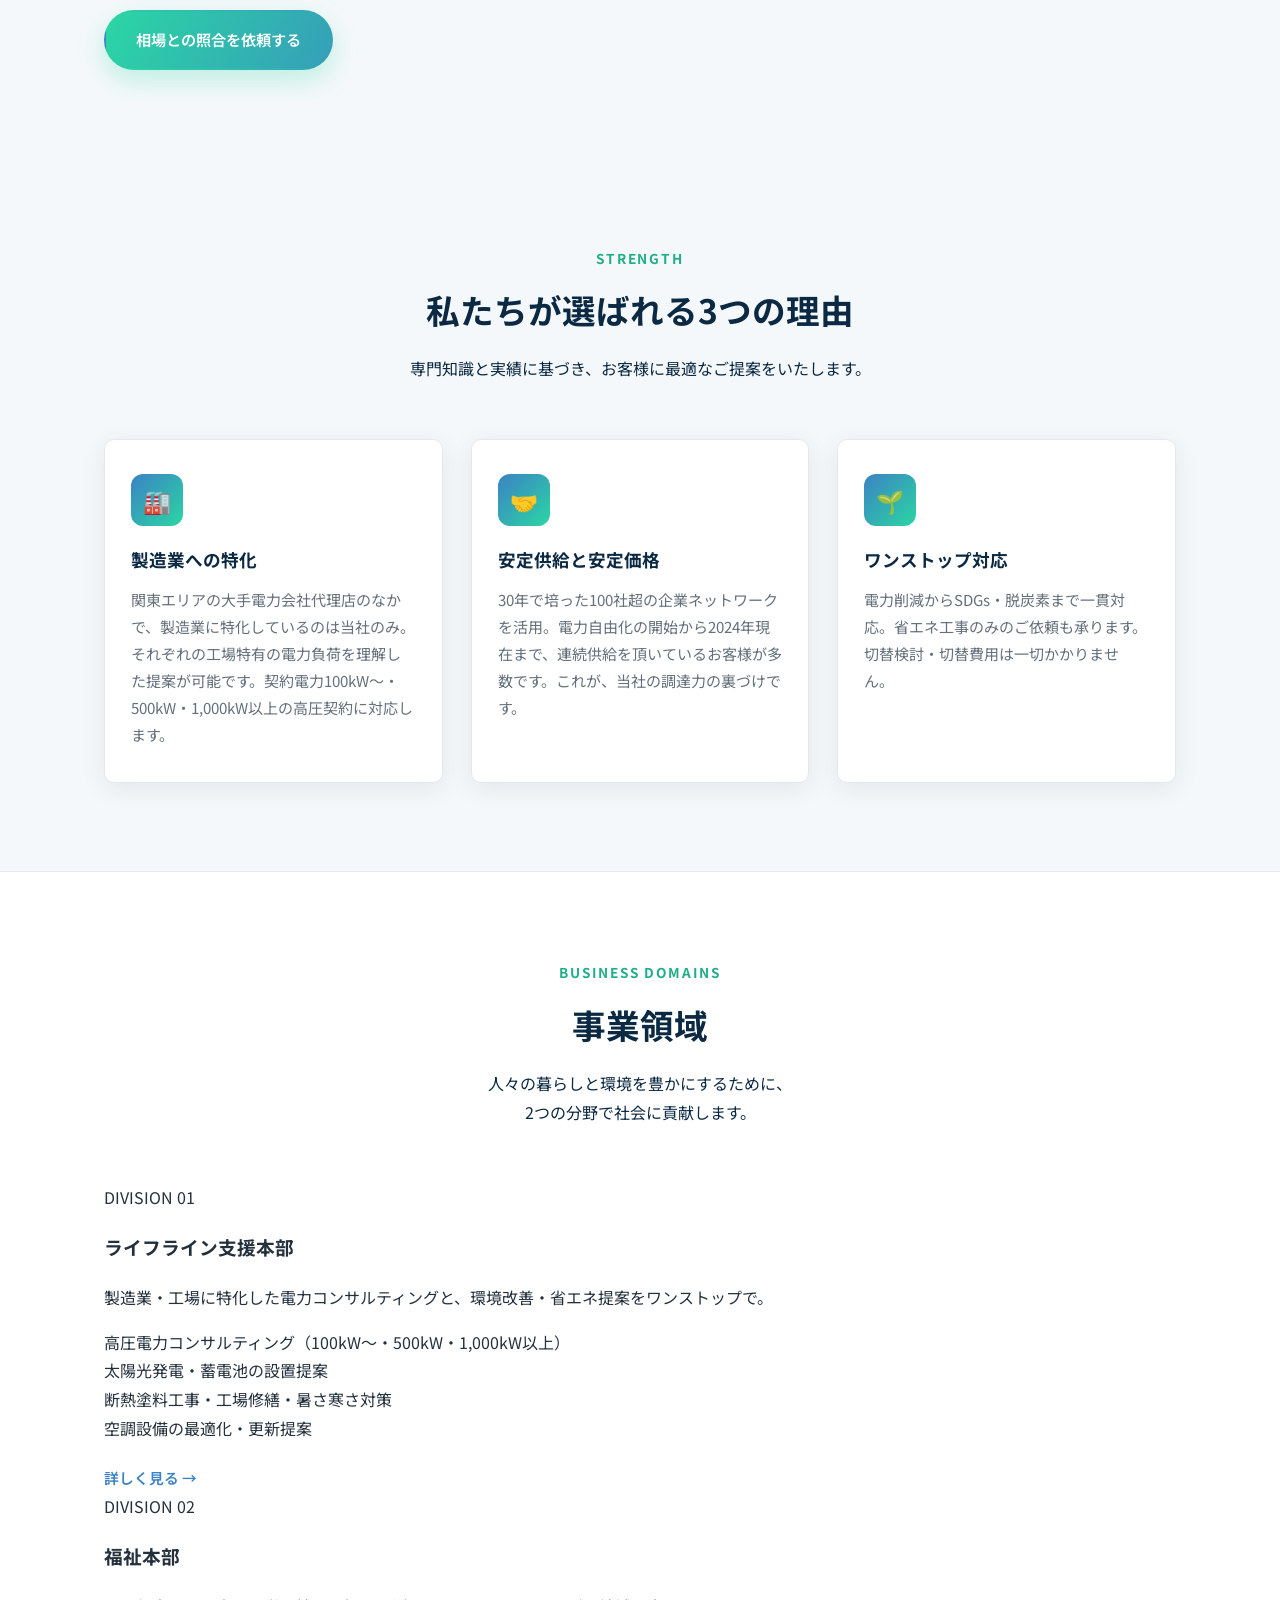
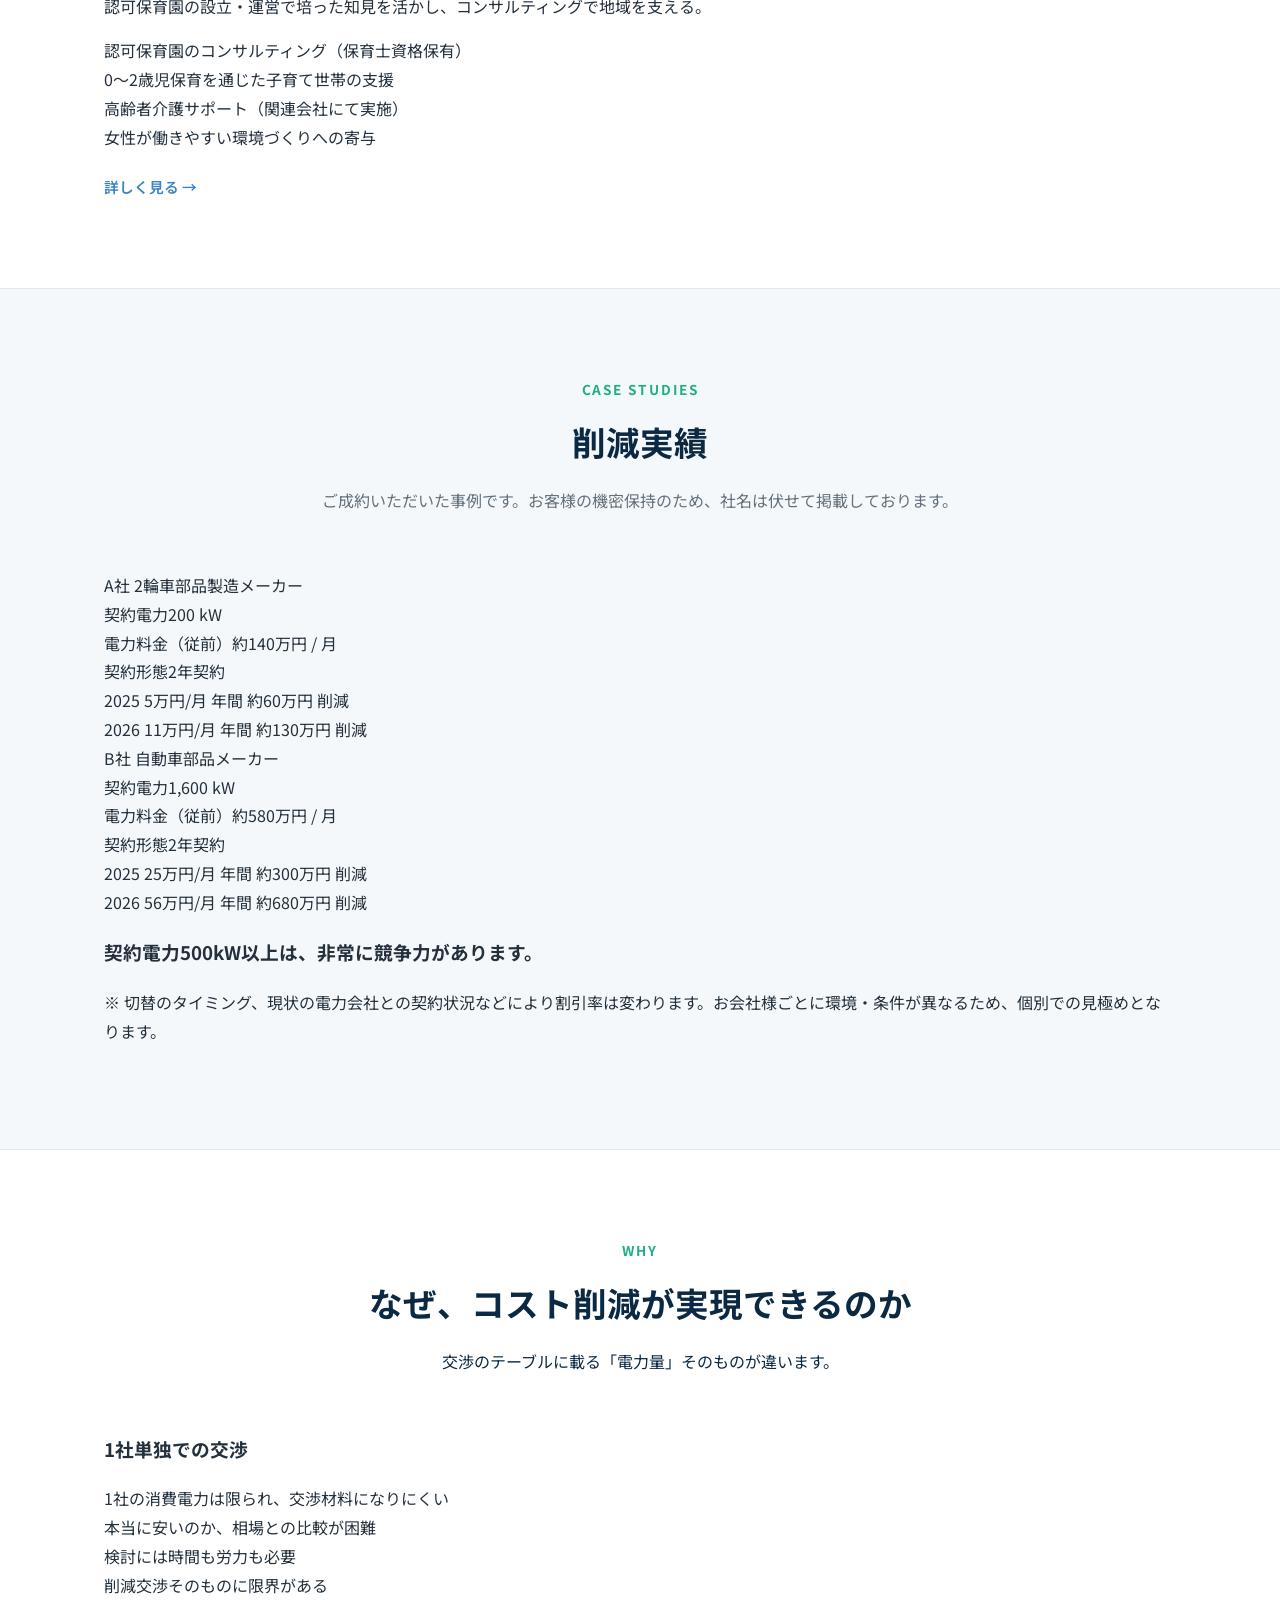
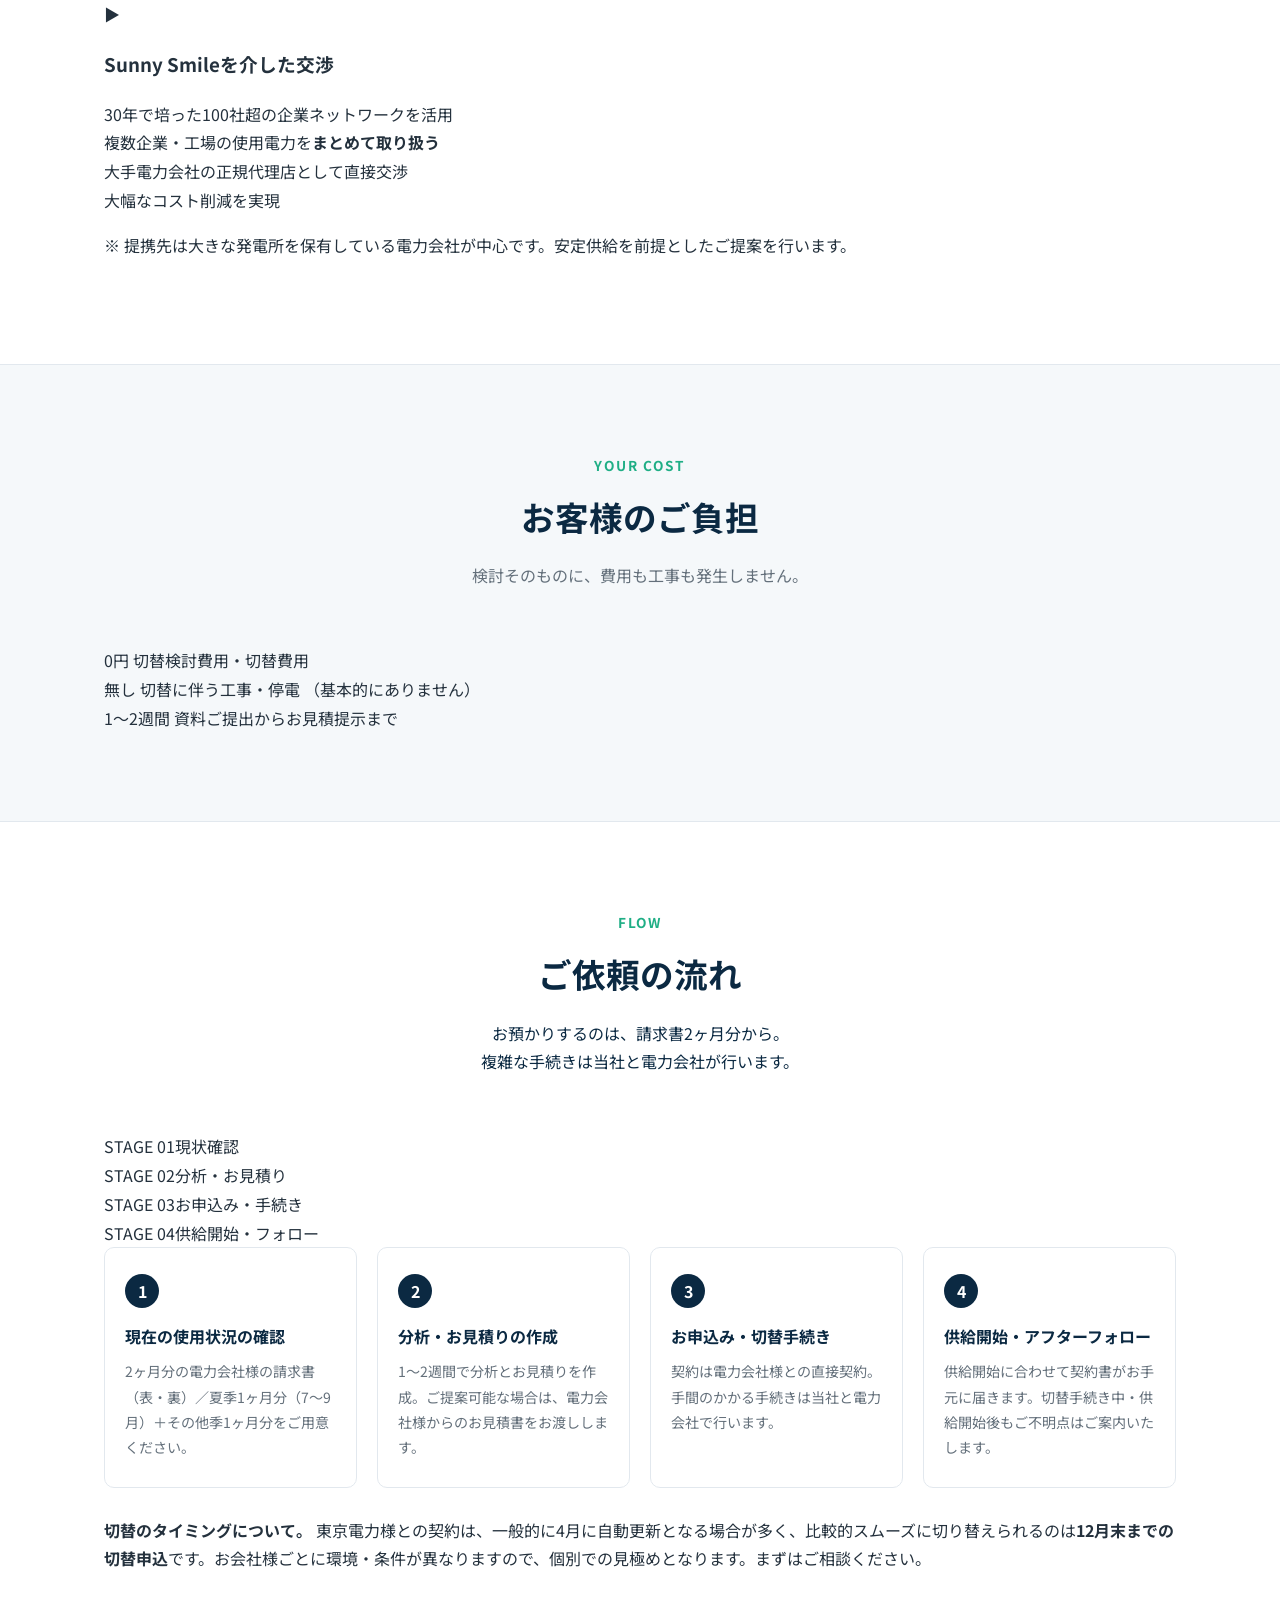
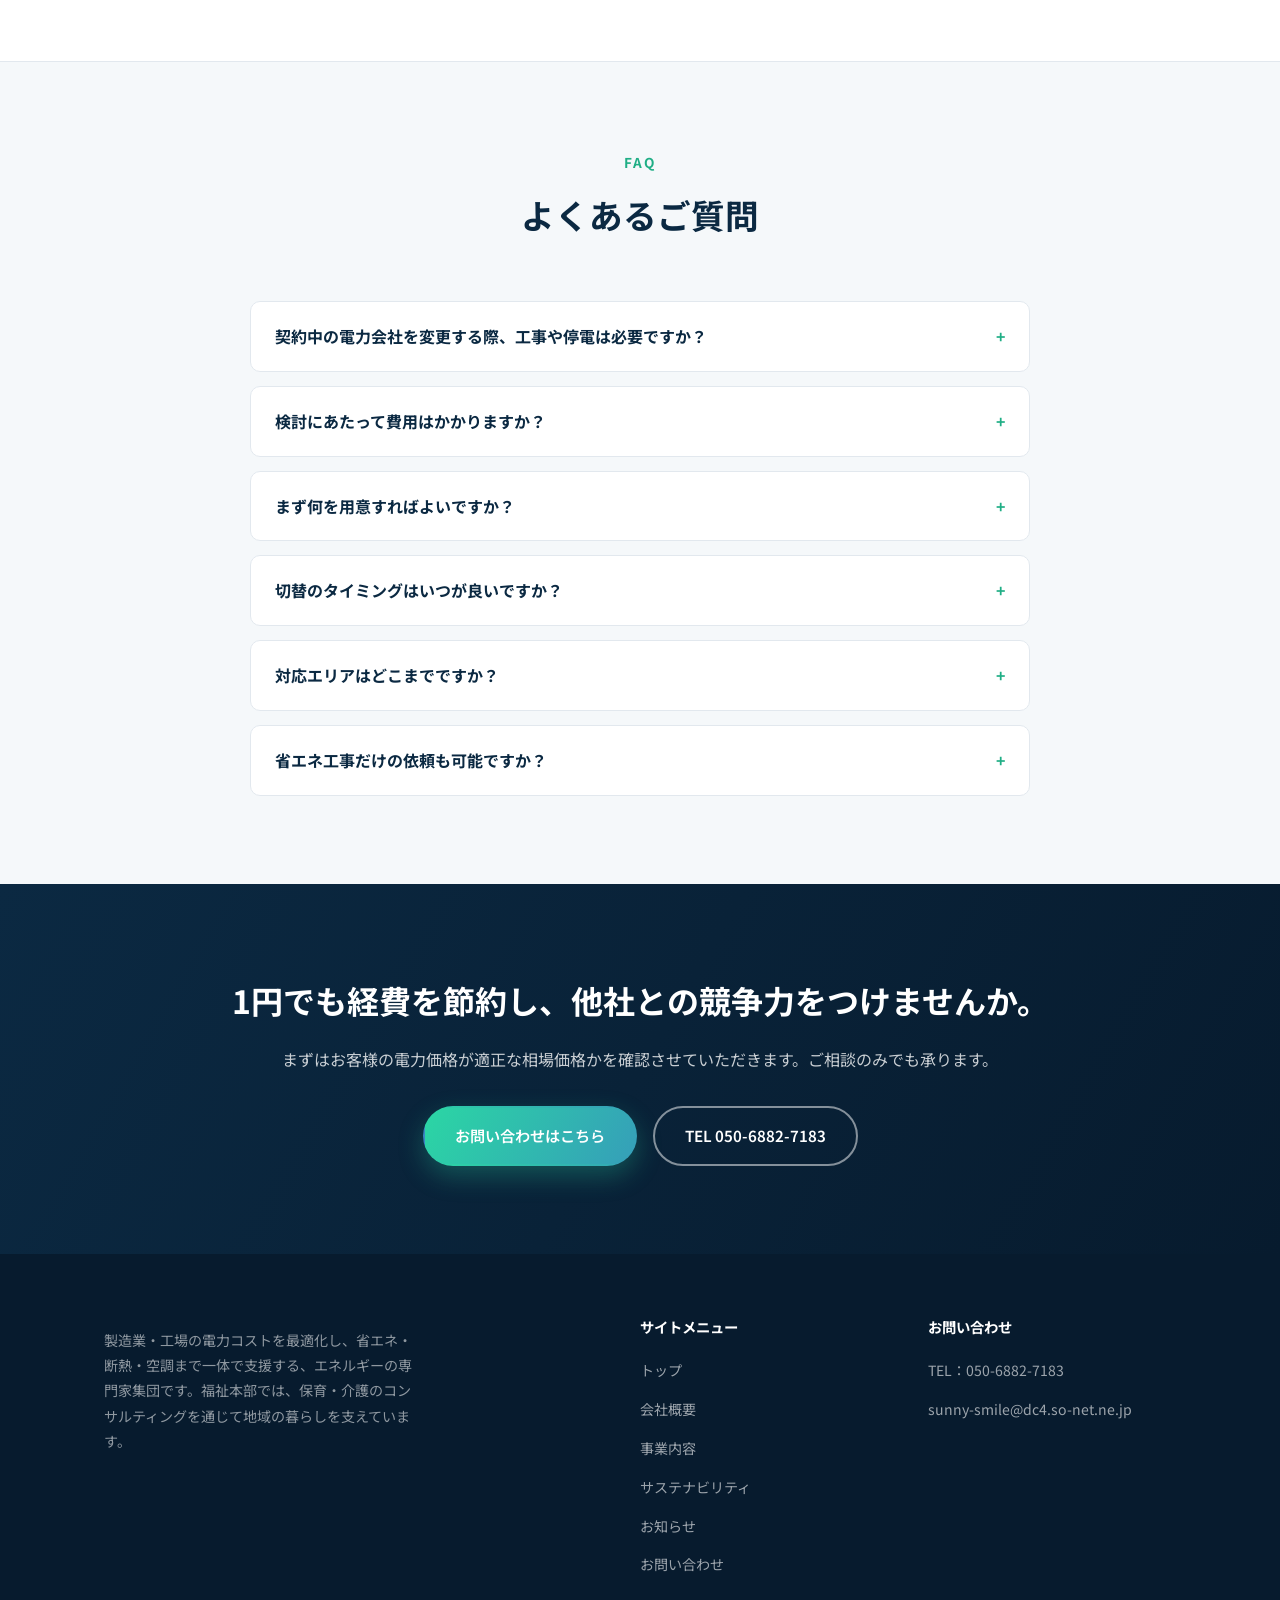
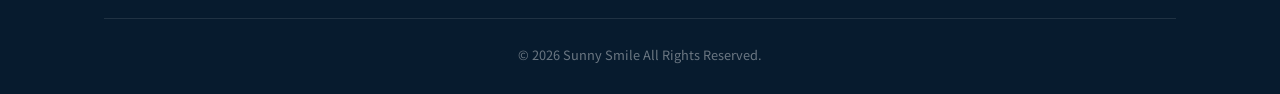
==== commit 776902b6: "Add files via upload" ====
--- a/index.html
+++ b/index.html
@@ -1,14 +1,18 @@
-<!-- Sunny Smile株式会社 サイト v3.7 / 2026-07-21: TOPページのメイン写真（4枚組）を新しい画像に差し替え。詳細は CHANGELOG.md を参照 -->
+<!-- Sunny Smile株式会社 サイト v4.0 / 2026-08-29: 会社案内2026に合わせてTOPページをリニューアル（市場動向バンド・2本部体制・削減実績・比較・ご負担・流れを追加）。詳細は CHANGELOG.md を参照 -->
 <!DOCTYPE html>
 <html lang="ja">
 <head>
 <meta charset="UTF-8">
 <meta name="viewport" content="width=device-width, initial-scale=1.0">
-<title>Sunny Smile株式会社 | 電力・環境改善・省エネ・断熱・空調コンサルティング</title>
-<meta name="description" content="Sunny Smile株式会社は製造業・工場の電力コストを最適化し、省エネ・断熱・空調まで一体で支援する、エネルギーの専門家集団です。">
+<title>Sunny Smile株式会社 | 製造業・工場の電力コンサルティング／環境改善・省エネ・断熱・空調</title>
+<meta name="description" content="Sunny Smile株式会社は、製造業・工場の高圧電力（100kW～・500kW・1,000kW以上）に特化した電力コンサルティング会社です。100社超の企業ネットワークでまとめて交渉し、切替検討費用0円・工事/停電なしでコストを最適化。太陽光発電・蓄電池・断熱塗料工事・空調最適化までワンストップで対応します。">
+<meta property="og:title" content="Sunny Smile株式会社 | 電力コストの最適化から、脱炭素の実現まで。">
+<meta property="og:description" content="製造業・工場に特化した電力コンサルティング。100社超のネットワークで、1社では届かない削減幅を引き出します。">
+<meta property="og:type" content="website">
 <link rel="preconnect" href="https://fonts.googleapis.com">
 <link href="https://fonts.googleapis.com/css2?family=Noto+Sans+JP:wght@400;500;700&display=swap" rel="stylesheet">
 <link rel="stylesheet" href="css/style.css">
+<link rel="stylesheet" href="css/style-v4.css">
 </head>
 <body>
 
@@ -19,7 +23,7 @@
     </a>
     <nav class="main-nav">
       <ul>
-        <li><a href="index.html">トップ</a></li>
+        <li><a href="index.html" class="is-active">トップ</a></li>
         <li><a href="company.html">会社概要</a></li>
         <li><a href="service.html">事業内容</a></li>
         <li><a href="sustainability.html">サステナビリティ</a></li>
@@ -36,16 +40,16 @@
   <section class="hero">
     <div class="hero-inner hero-grid">
       <div class="hero-content">
-        <span class="hero-eyebrow">POWER &amp; ENERGY INNOVATION</span>
+        <span class="hero-eyebrow">ENERGY CONSULTING &amp; ENVIRONMENTAL IMPROVEMENT</span>
         <h1>電力コストの最適化から、<br>脱炭素の実現まで。<br>次の一手を、共に描く。</h1>
-        <p>Sunny Smile株式会社は、製造業・工場の高圧契約に特化した電力コンサルティングと、環境改善・省エネ・断熱・空調コンサルティングを両輪に、30年間で培った企業のネットワーク力で、企業の未来を見据えた最適なエネルギー戦略をご提案します。</p>
+        <p>Sunny Smile株式会社は、製造業・工場の高圧契約（100kW～・500kW・1,000kW以上）に特化した電力コンサルティング会社です。30年で培った100社を超える企業ネットワークで使用電力をまとめて取り扱い、1社では引き出せない条件を実現します。さらに太陽光発電・蓄電池・断熱塗料工事・空調最適化までワンストップでご提案し、コスト削減と脱炭素を両立します。</p>
         <p style="font-size:0.9rem; color:var(--color-accent); font-weight:600; margin:-16px 0 32px; line-height:1.7;">
           エリア拡大！<br>
-          2025年6月より、関東・関西中心の対応から<br>
+          2025年6月より、従来の関東エリア中心の対応から<br>
           日本全国対応へ（沖縄・北海道を除く）
         </p>
         <div class="btn-group">
-          <a href="contact.html" class="btn btn-primary">お問い合わせはこちら</a>
+          <a href="contact.html" class="btn btn-primary">電力価格の適正診断を依頼する</a>
           <a href="service.html" class="btn btn-outline">事業内容を見る</a>
         </div>
       </div>
@@ -58,17 +62,17 @@
   <section class="bg-alt" style="padding-top:56px; padding-bottom:56px;">
     <div class="container">
       <div class="stats-grid reveal-stagger">
-        <div class="stat-item">
-          <span class="num">30<span>年</span></span>
-          <span class="label">の実績</span>
-        </div>
         <div class="stat-item">
           <span class="num">100<span>社+</span></span>
           <span class="label">企業ネットワーク</span>
         </div>
         <div class="stat-item">
           <span class="num">30社中1位</span>
-          <span class="label">関東エリアの大手電力会社代理店で、製造業特化は弊社のみ</span>
+          <span class="label">関東エリアの大手電力会社代理店で、製造業特化は弊社のみ（2024年・2025年実績）</span>
+        </div>
+        <div class="stat-item">
+          <span class="num">0<span>円</span></span>
+          <span class="label">切替検討費用・切替費用</span>
         </div>
         <div class="stat-item">
           <span class="num">全国対応</span>
@@ -78,28 +82,44 @@
     </div>
   </section>
 
+  <section class="alert-band">
+    <div class="container alert-band-inner">
+      <div>
+        <span class="alert-tag">MARKET SITUATION</span>
+        <h2>「これまで通り」が、もっとも高くつく時代へ。</h2>
+        <p>
+          2026年4月より大手電力各社が新プランを導入。東京電力管内の法人向け電力プランは<span class="marker">7〜10％程度の値上げ</span>が見込まれています。
+          あわせて旧プラン・特別割引の廃止が進み、2026年からはすべてのお客様が一般価格メニューでの契約に。既存契約を前提とした資金計画は、見直しが必要な局面です。
+        </p>
+      </div>
+      <div>
+        <a href="contact.html" class="btn btn-primary">相場との照合を依頼する</a>
+      </div>
+    </div>
+  </section>
+
   <section>
     <div class="container">
       <div class="section-head">
         <span class="section-eyebrow">STRENGTH</span>
-        <h2>選ばれる3つの理由</h2>
+        <h2>私たちが選ばれる3つの理由</h2>
         <p style="color:var(--color-navy);">専門知識と実績に基づき、お客様に最適なご提案をいたします。</p>
       </div>
       <div class="strengths-grid reveal-stagger">
         <div class="strength-card">
           <div class="strength-icon">🏭</div>
-          <h3>製造業・工場に特化</h3>
-          <p>契約電力100kW～・500kW・1000kW以上の高圧のお客様に特化。大手電力会社代理店の中でも、関東エリア30社中、製造業特化は弊社のみです。</p>
+          <h3>製造業への特化</h3>
+          <p>関東エリアの大手電力会社代理店のなかで、製造業に特化しているのは当社のみ。それぞれの工場特有の電力負荷を理解した提案が可能です。契約電力100kW～・500kW・1,000kW以上の高圧契約に対応します。</p>
         </div>
         <div class="strength-card">
           <div class="strength-icon">🤝</div>
-          <h3>30年の実績と100社超のネットワーク</h3>
-          <p>30年間で培った100社を超える企業ネットワークを活かし、電力需要をまとめて交渉することで、1社単独では実現できない大幅なコスト削減に貢献します。</p>
+          <h3>安定供給と安定価格</h3>
+          <p>30年で培った100社超の企業ネットワークを活用。電力自由化の開始から2024年現在まで、連続供給を頂いているお客様が多数です。これが、当社の調達力の裏づけです。</p>
         </div>
         <div class="strength-card">
           <div class="strength-icon">🌱</div>
-          <h3>SDGs・脱炭素までワンストップ</h3>
-          <p>電力コスト削減だけでなく、太陽光発電・蓄電池の設置や断熱塗装など、省エネ・脱炭素に関わる工事もあわせてご相談いただけます。</p>
+          <h3>ワンストップ対応</h3>
+          <p>電力削減からSDGs・脱炭素まで一貫対応。省エネ工事のみのご依頼も承ります。切替検討・切替費用は一切かかりません。</p>
         </div>
       </div>
     </div>
@@ -108,72 +128,201 @@
   <section class="bg-alt">
     <div class="container">
       <div class="section-head">
-        <span class="section-eyebrow">SERVICE</span>
-        <h2>事業内容</h2>
-        <p style="color:var(--color-navy);">電力コンサルティングと環境改善・省エネ・断熱・空調コンサルティングの<br>2つの領域でサポートします。</p>
-      </div>
-      <div class="service-grid reveal-stagger">
-        <div class="service-card">
-          <div class="service-card-media power">⚡</div>
-          <div class="service-card-body">
-            <span class="tag">POWER CONSULTING</span>
-            <h3>電力コンサルティング</h3>
-            <p>製造業・工場の高圧契約（100kW～・500kW・1000kW以上）に特化し、電力コストの最適化をトータルでご支援します。</p>
-            <ul>
-              <li>電力使用量・料金の分析</li>
-              <li>100社超のネットワークでまとめて交渉</li>
-              <li>コスト削減シミュレーション</li>
-            </ul>
-            <a href="service.html#power" class="card-link">詳しく見る</a>
+        <span class="section-eyebrow">BUSINESS DOMAINS</span>
+        <h2>事業領域</h2>
+        <p style="color:var(--color-navy);">人々の暮らしと環境を豊かにするために、<br>2つの分野で社会に貢献します。</p>
+      </div>
+      <div class="division-grid reveal-stagger">
+        <div class="division-card">
+          <span class="division-badge">DIVISION 01</span>
+          <h3>ライフライン支援本部</h3>
+          <p class="division-lead">製造業・工場に特化した電力コンサルティングと、環境改善・省エネ提案をワンストップで。</p>
+          <ul>
+            <li>高圧電力コンサルティング（100kW～・500kW・1,000kW以上）</li>
+            <li>太陽光発電・蓄電池の設置提案</li>
+            <li>断熱塗料工事・工場修繕・暑さ寒さ対策</li>
+            <li>空調設備の最適化・更新提案</li>
+          </ul>
+          <p style="margin:20px 0 0;"><a href="service.html#power" class="card-link">詳しく見る</a></p>
+        </div>
+        <div class="division-card welfare">
+          <span class="division-badge">DIVISION 02</span>
+          <h3>福祉本部</h3>
+          <p class="division-lead">認可保育園の設立・運営で培った知見を活かし、コンサルティングで地域を支える。</p>
+          <ul>
+            <li>認可保育園のコンサルティング（保育士資格保有）</li>
+            <li>0〜2歳児保育を通じた子育て世帯の支援</li>
+            <li>高齢者介護サポート（関連会社にて実施）</li>
+            <li>女性が働きやすい環境づくりへの寄与</li>
+          </ul>
+          <p style="margin:20px 0 0;"><a href="service.html#welfare" class="card-link">詳しく見る</a></p>
+        </div>
+      </div>
+    </div>
+  </section>
+
+  <section>
+    <div class="container">
+      <div class="section-head">
+        <span class="section-eyebrow">CASE STUDIES</span>
+        <h2>削減実績</h2>
+        <p>ご成約いただいた事例です。お客様の機密保持のため、社名は伏せて掲載しております。</p>
+      </div>
+      <div class="case-grid reveal-stagger">
+        <div class="case-card">
+          <div class="case-head">
+            <span class="case-name">A社</span>
+            <span class="case-type">2輪車部品製造メーカー</span>
           </div>
-        </div>
-        <div class="service-card">
-          <div class="service-card-media energy">🌿</div>
-          <div class="service-card-body">
-            <span class="tag">ENERGY-SAVING CONSULTING</span>
-            <h3>環境改善・省エネ・断熱・空調コンサルティング</h3>
-            <p>断熱性能の見直しや空調設備の最適化に加え、太陽光発電の導入まで、快適性とコスト削減を両立するご提案をいたします。</p>
-            <ul>
-              <li>太陽光発電・蓄電池の設置</li>
-              <li>断熱塗料工事・暑さ寒さ対策の施工</li>
-              <li>空調設備の最適化・更新提案</li>
-            </ul>
-            <a href="service.html#energy" class="card-link">詳しく見る</a>
+          <div class="case-body">
+            <div class="case-spec">
+              <div><span class="k">契約電力</span><span class="v">200 kW</span></div>
+              <div><span class="k">電力料金（従前）</span><span class="v">約140万円 / 月</span></div>
+              <div><span class="k">契約形態</span><span class="v">2年契約</span></div>
+            </div>
+            <div class="case-result">
+              <div class="case-result-item">
+                <span class="year">2025</span>
+                <span class="amount">5<span>万円/月</span></span>
+                <span class="per-year">年間 約60万円 削減</span>
+              </div>
+              <div class="case-result-item">
+                <span class="year">2026</span>
+                <span class="amount">11<span>万円/月</span></span>
+                <span class="per-year">年間 約130万円 削減</span>
+              </div>
+            </div>
           </div>
         </div>
-      </div>
+        <div class="case-card">
+          <div class="case-head">
+            <span class="case-name">B社</span>
+            <span class="case-type">自動車部品メーカー</span>
+          </div>
+          <div class="case-body">
+            <div class="case-spec">
+              <div><span class="k">契約電力</span><span class="v">1,600 kW</span></div>
+              <div><span class="k">電力料金（従前）</span><span class="v">約580万円 / 月</span></div>
+              <div><span class="k">契約形態</span><span class="v">2年契約</span></div>
+            </div>
+            <div class="case-result">
+              <div class="case-result-item">
+                <span class="year">2025</span>
+                <span class="amount">25<span>万円/月</span></span>
+                <span class="per-year">年間 約300万円 削減</span>
+              </div>
+              <div class="case-result-item">
+                <span class="year">2026</span>
+                <span class="amount">56<span>万円/月</span></span>
+                <span class="per-year">年間 約680万円 削減</span>
+              </div>
+            </div>
+          </div>
+        </div>
+      </div>
+      <div class="case-banner reveal">
+        <h3>契約電力500kW以上は、非常に競争力があります。</h3>
+        <p>※ 切替のタイミング、現状の電力会社との契約状況などにより割引率は変わります。お会社様ごとに環境・条件が異なるため、個別での見極めとなります。</p>
+      </div>
+    </div>
+  </section>
+
+  <section class="bg-alt">
+    <div class="container">
+      <div class="section-head">
+        <span class="section-eyebrow">WHY</span>
+        <h2>なぜ、コスト削減が実現できるのか</h2>
+        <p style="color:var(--color-navy);">交渉のテーブルに載る「電力量」そのものが違います。</p>
+      </div>
+      <div class="versus reveal">
+        <div class="versus-card before">
+          <h3>1社単独での交渉</h3>
+          <ul>
+            <li>1社の消費電力は限られ、交渉材料になりにくい</li>
+            <li>本当に安いのか、相場との比較が困難</li>
+            <li>検討には時間も労力も必要</li>
+            <li>削減交渉そのものに限界がある</li>
+          </ul>
+        </div>
+        <div class="versus-arrow">▶</div>
+        <div class="versus-card after">
+          <h3>Sunny Smileを介した交渉</h3>
+          <ul>
+            <li>30年で培った100社超の企業ネットワークを活用</li>
+            <li>複数企業・工場の使用電力を<strong>まとめて取り扱う</strong></li>
+            <li>大手電力会社の正規代理店として直接交渉</li>
+            <li>大幅なコスト削減を実現</li>
+          </ul>
+        </div>
+      </div>
+      <p class="note-small">※ 提携先は大きな発電所を保有している電力会社が中心です。安定供給を前提としたご提案を行います。</p>
     </div>
   </section>
 
   <section>
+    <div class="container">
+      <div class="section-head">
+        <span class="section-eyebrow">YOUR COST</span>
+        <h2>お客様のご負担</h2>
+        <p>検討そのものに、費用も工事も発生しません。</p>
+      </div>
+      <div class="burden-grid reveal-stagger">
+        <div class="burden-item">
+          <span class="big">0<span>円</span></span>
+          <span class="label">切替検討費用・切替費用</span>
+        </div>
+        <div class="burden-item">
+          <span class="big">無し</span>
+          <span class="label">切替に伴う工事・停電</span>
+          <span class="sub">（基本的にありません）</span>
+        </div>
+        <div class="burden-item">
+          <span class="big">1<span>〜2週間</span></span>
+          <span class="label">資料ご提出からお見積提示まで</span>
+        </div>
+      </div>
+    </div>
+  </section>
+
+  <section class="bg-alt">
     <div class="container">
       <div class="section-head">
         <span class="section-eyebrow">FLOW</span>
         <h2>ご依頼の流れ</h2>
-        <p>お問い合わせから提案まで、丁寧にサポートいたします。</p>
+        <p style="color:var(--color-navy);">お預かりするのは、請求書2ヶ月分から。<br>複雑な手続きは当社と電力会社が行います。</p>
+      </div>
+      <div class="stage-bar reveal">
+        <div><span>STAGE 01</span>現状確認</div>
+        <div><span>STAGE 02</span>分析・お見積り</div>
+        <div><span>STAGE 03</span>お申込み・手続き</div>
+        <div><span>STAGE 04</span>供給開始・フォロー</div>
       </div>
       <div class="flow-list reveal-stagger">
         <div class="flow-item">
-          <h4>お問い合わせ</h4>
-          <p>フォームまたはお電話にてお気軽にご相談ください。</p>
+          <h4>現在の使用状況の確認</h4>
+          <p>2ヶ月分の電力会社様の請求書（表・裏）／夏季1ヶ月分（7〜9月）＋その他季1ヶ月分をご用意ください。</p>
         </div>
         <div class="flow-item">
-          <h4>現状ヒアリング・調査</h4>
-          <p>現在の電力使用状況や設備について詳しくお伺いします。</p>
+          <h4>分析・お見積りの作成</h4>
+          <p>1〜2週間で分析とお見積りを作成。ご提案可能な場合は、電力会社様からのお見積書をお渡しします。</p>
         </div>
         <div class="flow-item">
-          <h4>ご提案</h4>
-          <p>分析結果をもとに、最適なプランをご提案します。</p>
+          <h4>お申込み・切替手続き</h4>
+          <p>契約は電力会社様との直接契約。手間のかかる手続きは当社と電力会社で行います。</p>
         </div>
         <div class="flow-item">
-          <h4>導入・アフターフォロー</h4>
-          <p>導入後も効果検証やフォローを継続して行います。</p>
-        </div>
-      </div>
-    </div>
-  </section>
-
-  <section class="bg-alt">
+          <h4>供給開始・アフターフォロー</h4>
+          <p>供給開始に合わせて契約書がお手元に届きます。切替手続き中・供給開始後もご不明点はご案内いたします。</p>
+        </div>
+      </div>
+      <div class="note-box reveal" style="margin-top:28px;">
+        <strong>切替のタイミングについて。</strong>
+        東京電力様との契約は、一般的に4月に自動更新となる場合が多く、比較的スムーズに切り替えられるのは<strong>12月末までの切替申込</strong>です。お会社様ごとに環境・条件が異なりますので、個別での見極めとなります。まずはご相談ください。
+      </div>
+    </div>
+  </section>
+
+  <section>
     <div class="container">
       <div class="section-head">
         <span class="section-eyebrow">FAQ</span>
@@ -182,19 +331,27 @@
       <div class="faq-list reveal-stagger">
         <details class="faq-item">
           <summary>契約中の電力会社を変更する際、工事や停電は必要ですか？</summary>
-          <p>不要です。契約先の切り替えのみで、設備工事や停電は発生しません。</p>
+          <p>基本的に不要です。契約先の切り替えのみで、設備工事や停電は発生しません。</p>
+        </details>
+        <details class="faq-item">
+          <summary>検討にあたって費用はかかりますか？</summary>
+          <p>切替検討費用・切替費用ともに0円です。ご相談のみでも承ります。</p>
+        </details>
+        <details class="faq-item">
+          <summary>まず何を用意すればよいですか？</summary>
+          <p>電力会社様の請求書2ヶ月分（表・裏／夏季1ヶ月分＋その他季1ヶ月分）からご相談いただけます。過去1年間の電力使用量や、現在の契約書の写しがあるとより精緻な分析が可能です。</p>
+        </details>
+        <details class="faq-item">
+          <summary>切替のタイミングはいつが良いですか？</summary>
+          <p>東京電力様との契約は4月に自動更新となる場合が多く、比較的スムーズなのは12月末までの切替申込です。契約期間や違約金の有無を確認したうえで、最適な時期を見極めます。</p>
         </details>
         <details class="faq-item">
           <summary>対応エリアはどこまでですか？</summary>
           <p>2025年6月より対応エリアを拡大し、沖縄・北海道を除く日本全国のお客様にご相談いただけます。</p>
         </details>
         <details class="faq-item">
-          <summary>相談だけでも可能ですか？</summary>
-          <p>もちろんです。現在のご契約内容が適正な相場かどうかの診断のみでも、お気軽にお問い合わせください。</p>
-        </details>
-        <details class="faq-item">
           <summary>省エネ工事だけの依頼も可能ですか？</summary>
-          <p>可能です。断熱塗装や空調更新、太陽光発電の設置など、必要な工事のみのご依頼にも対応しています。</p>
+          <p>可能です。断熱塗料工事や空調更新、太陽光発電・蓄電池の設置など、必要な工事のみのご依頼にも対応しています。</p>
         </details>
       </div>
     </div>
@@ -202,9 +359,12 @@
 
   <section class="cta">
     <div class="container">
-      <h2>まずはお気軽にご相談ください</h2>
-      <p>電力コスト・省エネ対策でお悩みの方は、お電話またはメールでお気軽にご連絡ください。</p>
-      <a href="contact.html" class="btn btn-primary">お問い合わせはこちら</a>
+      <h2>1円でも経費を節約し、他社との競争力をつけませんか。</h2>
+      <p>まずはお客様の電力価格が適正な相場価格かを確認させていただきます。ご相談のみでも承ります。</p>
+      <div class="btn-group" style="justify-content:center;">
+        <a href="contact.html" class="btn btn-primary">お問い合わせはこちら</a>
+        <a href="tel:05068827183" class="btn btn-outline">TEL 050-6882-7183</a>
+      </div>
     </div>
   </section>
 
@@ -214,7 +374,7 @@
   <div class="container">
     <div class="footer-grid">
       <div class="footer-brand">
-        <p>製造業・工場の電力コストを最適化し、省エネ・断熱・空調まで一体で支援する、エネルギーの専門家集団です。</p>
+        <p>製造業・工場の電力コストを最適化し、省エネ・断熱・空調まで一体で支援する、エネルギーの専門家集団です。福祉本部では、保育・介護のコンサルティングを通じて地域の暮らしを支えています。</p>
       </div>
       <div class="footer-col">
         <h4>サイトメニュー</h4>
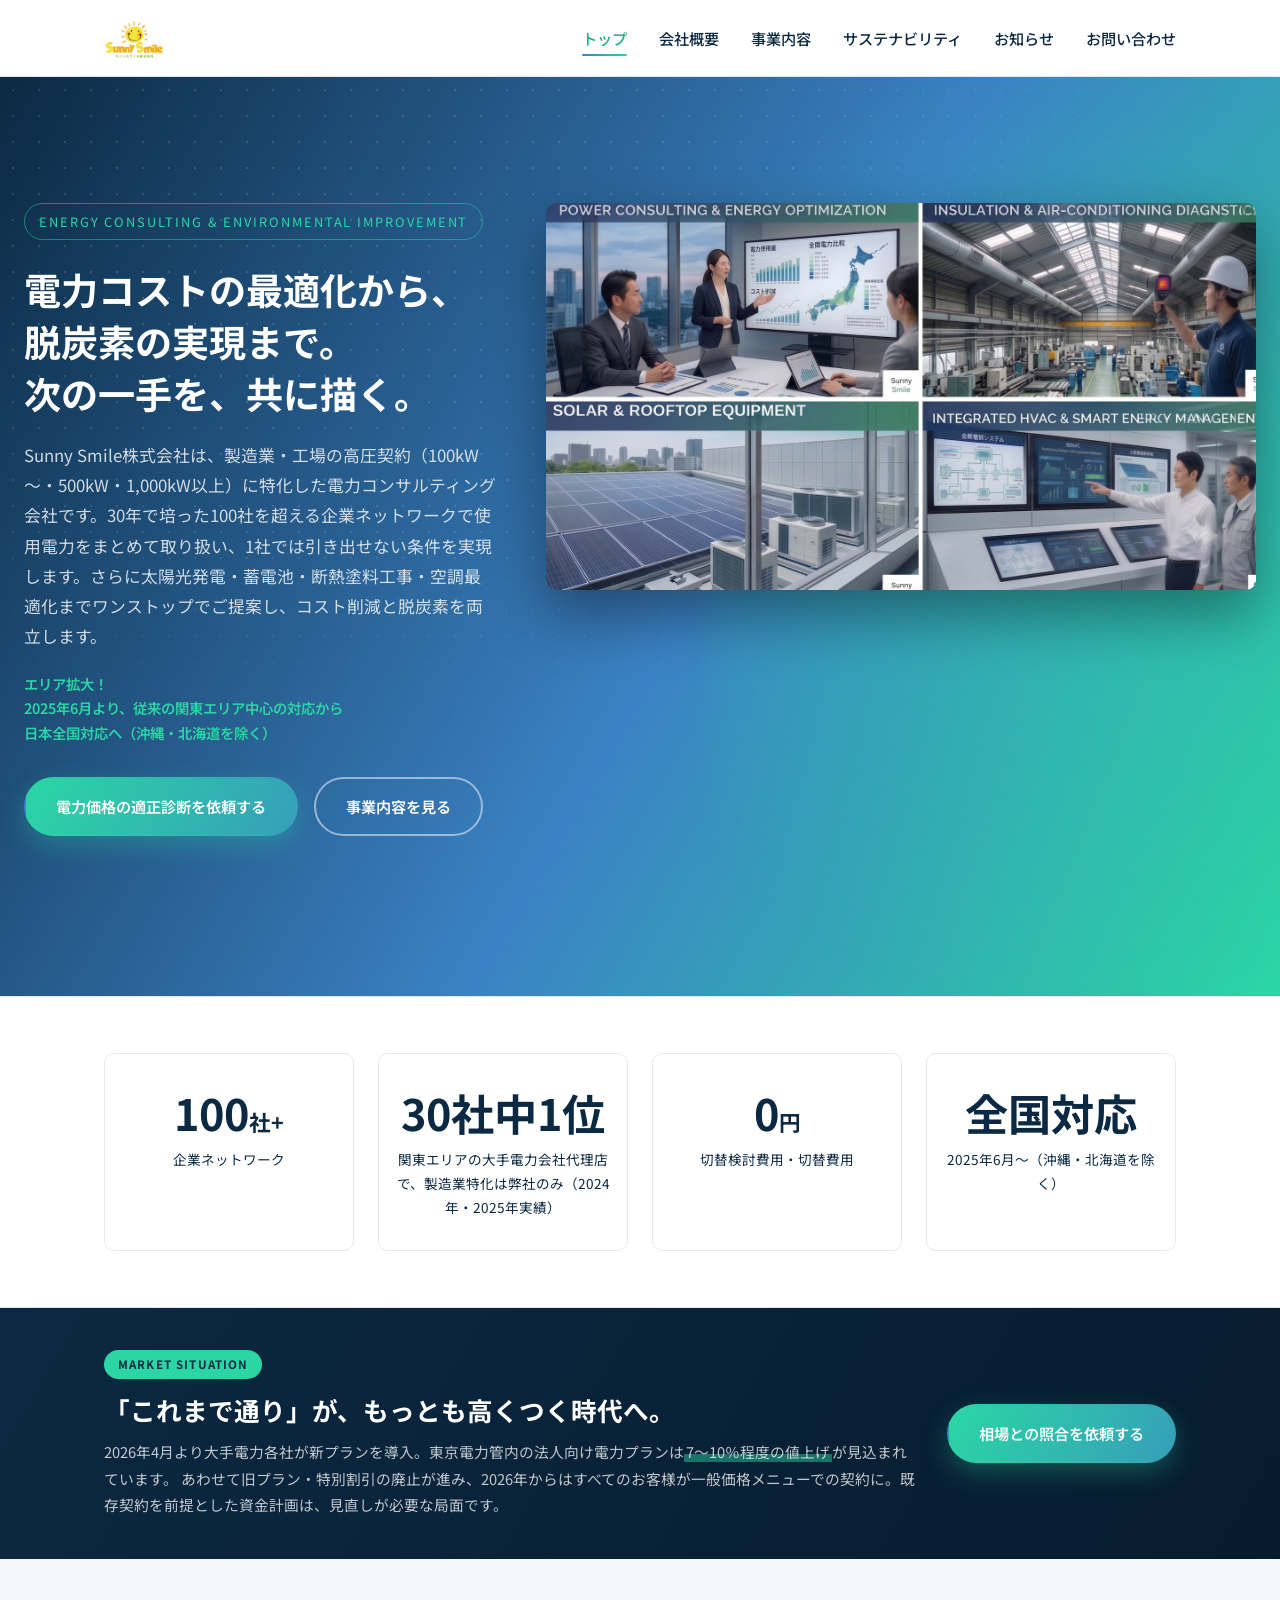
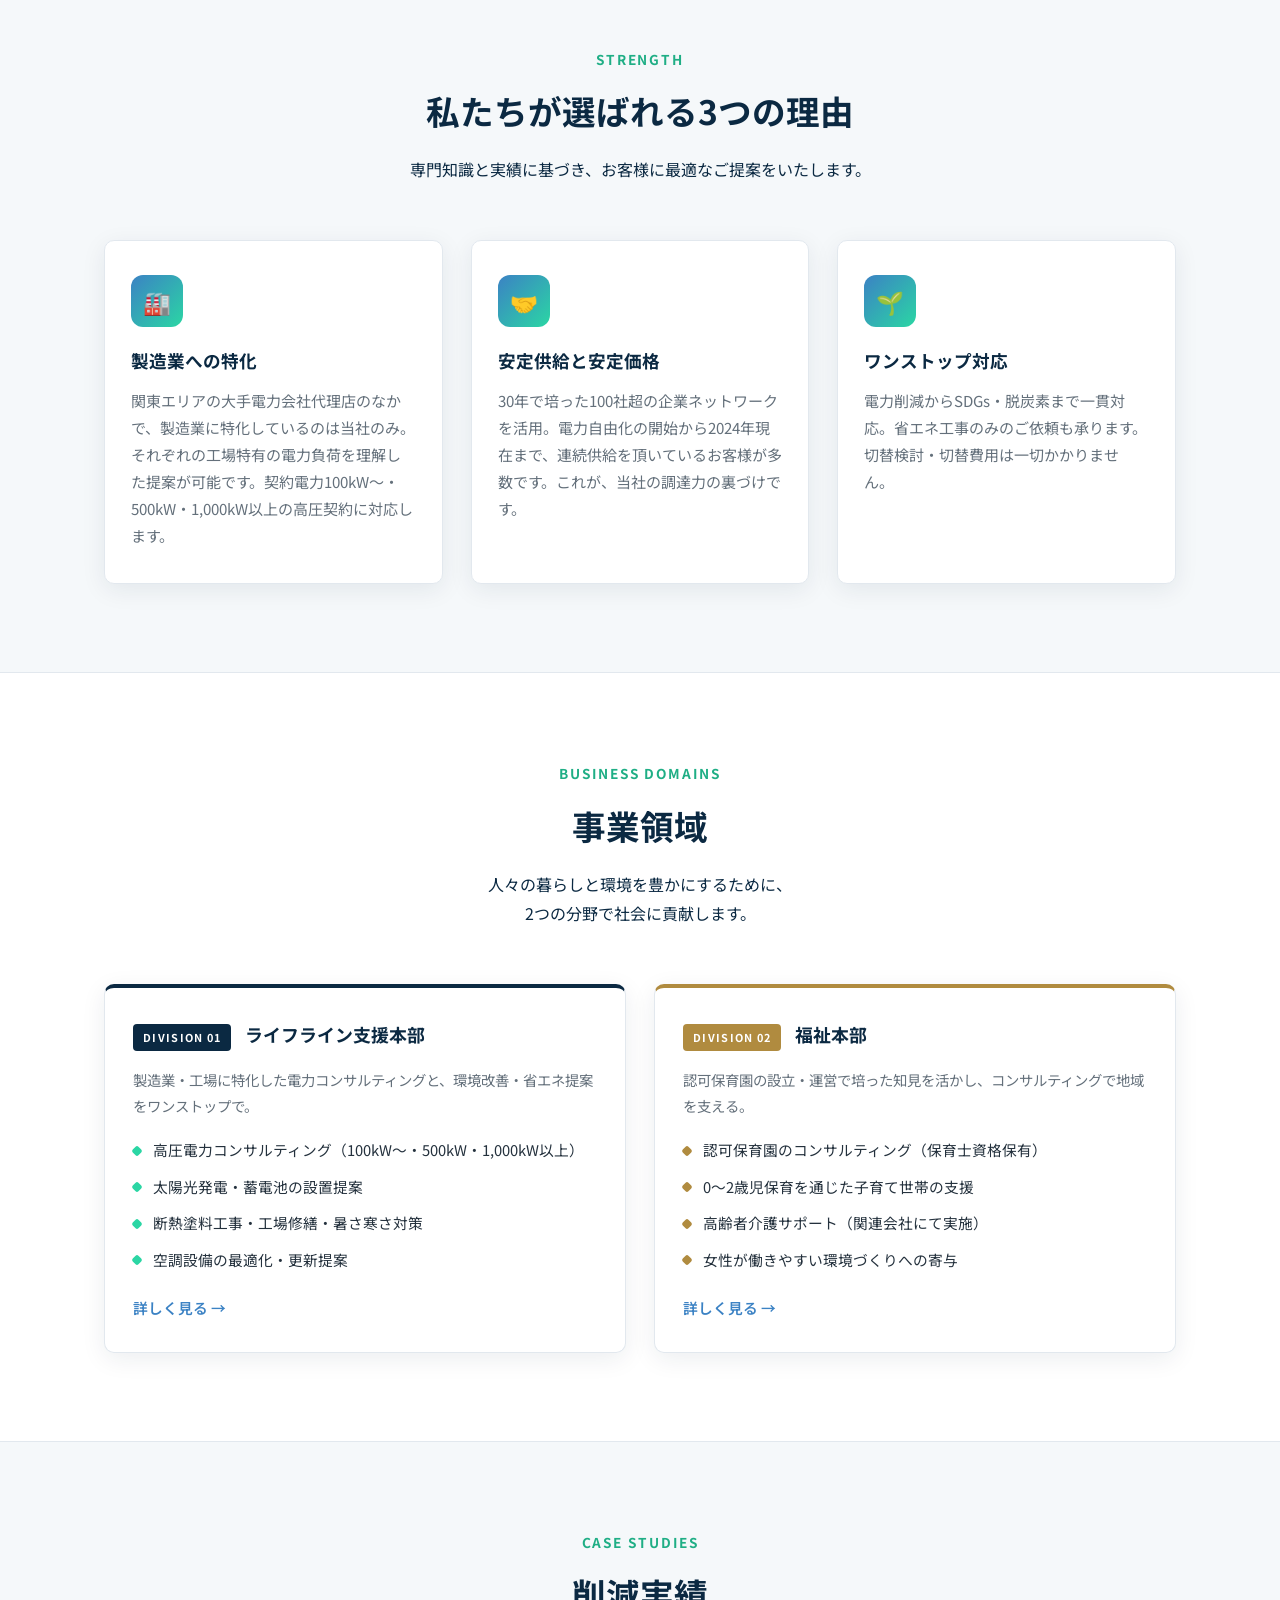
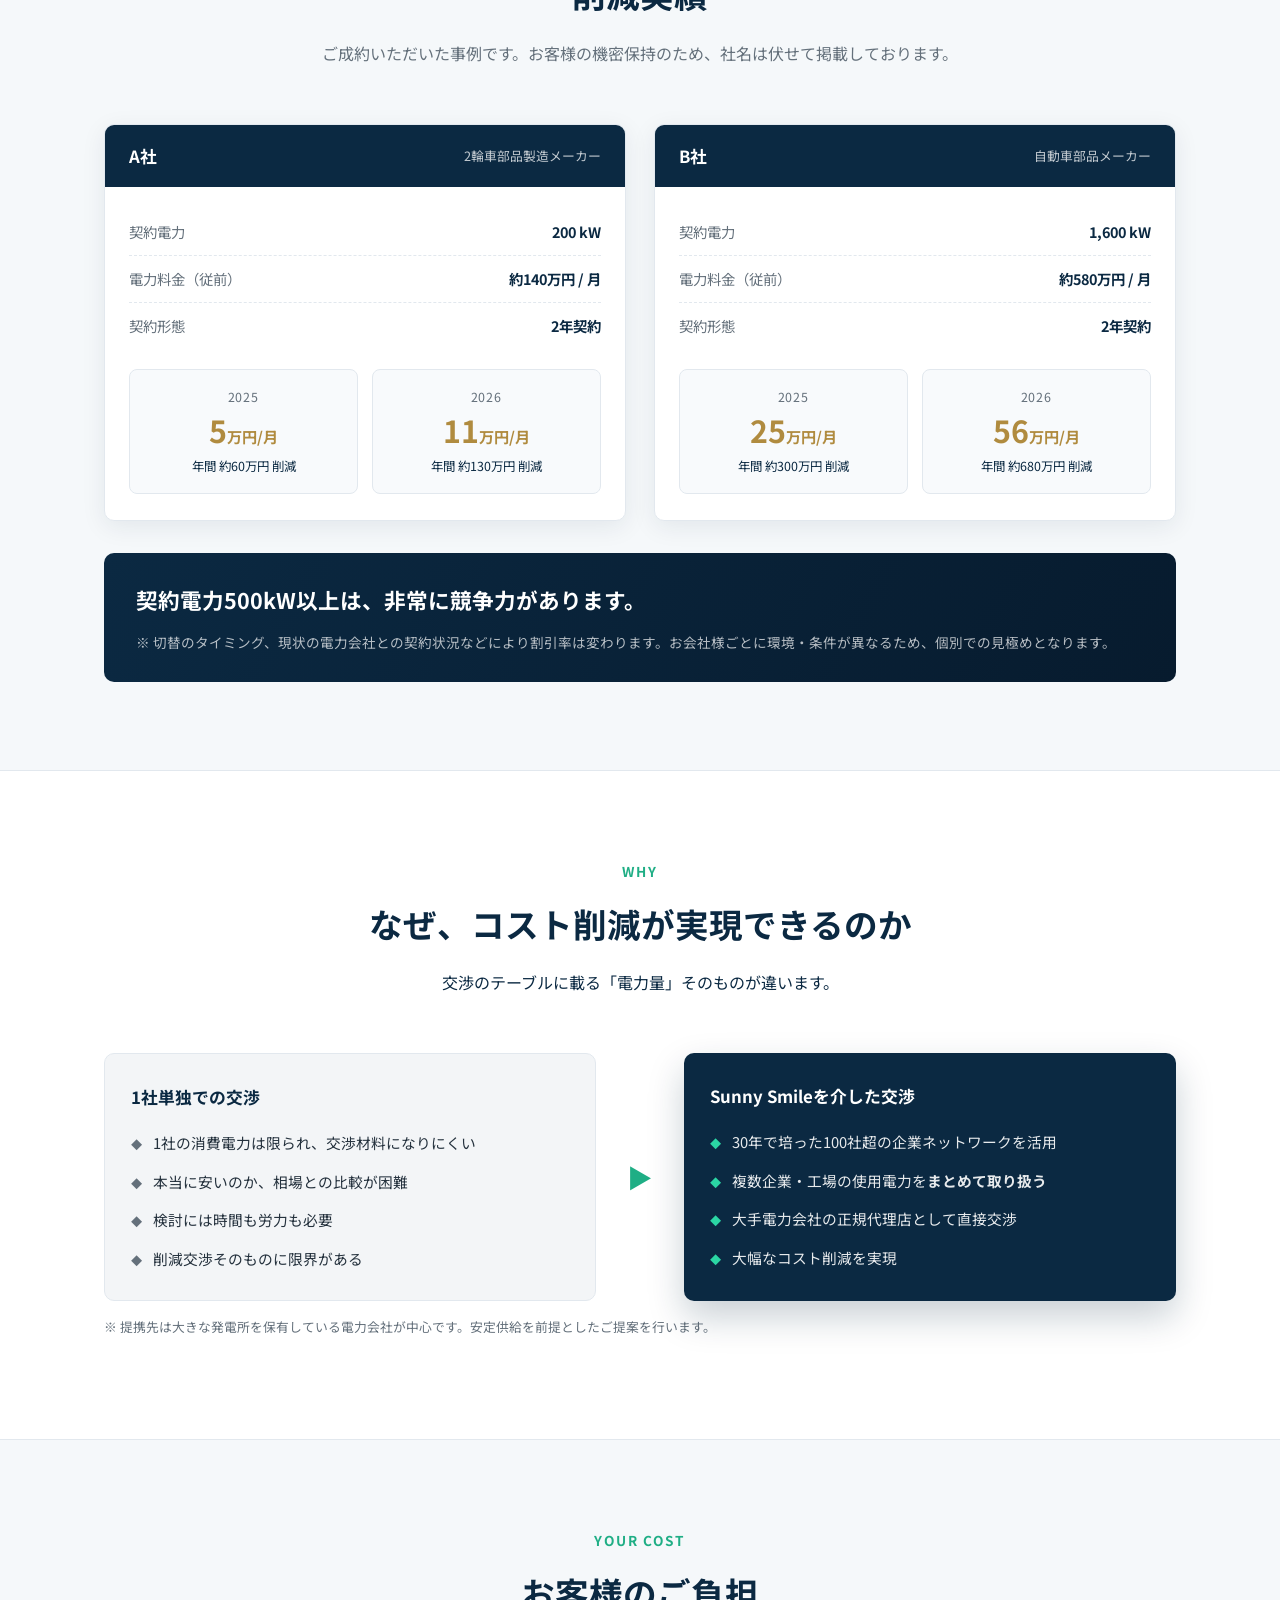
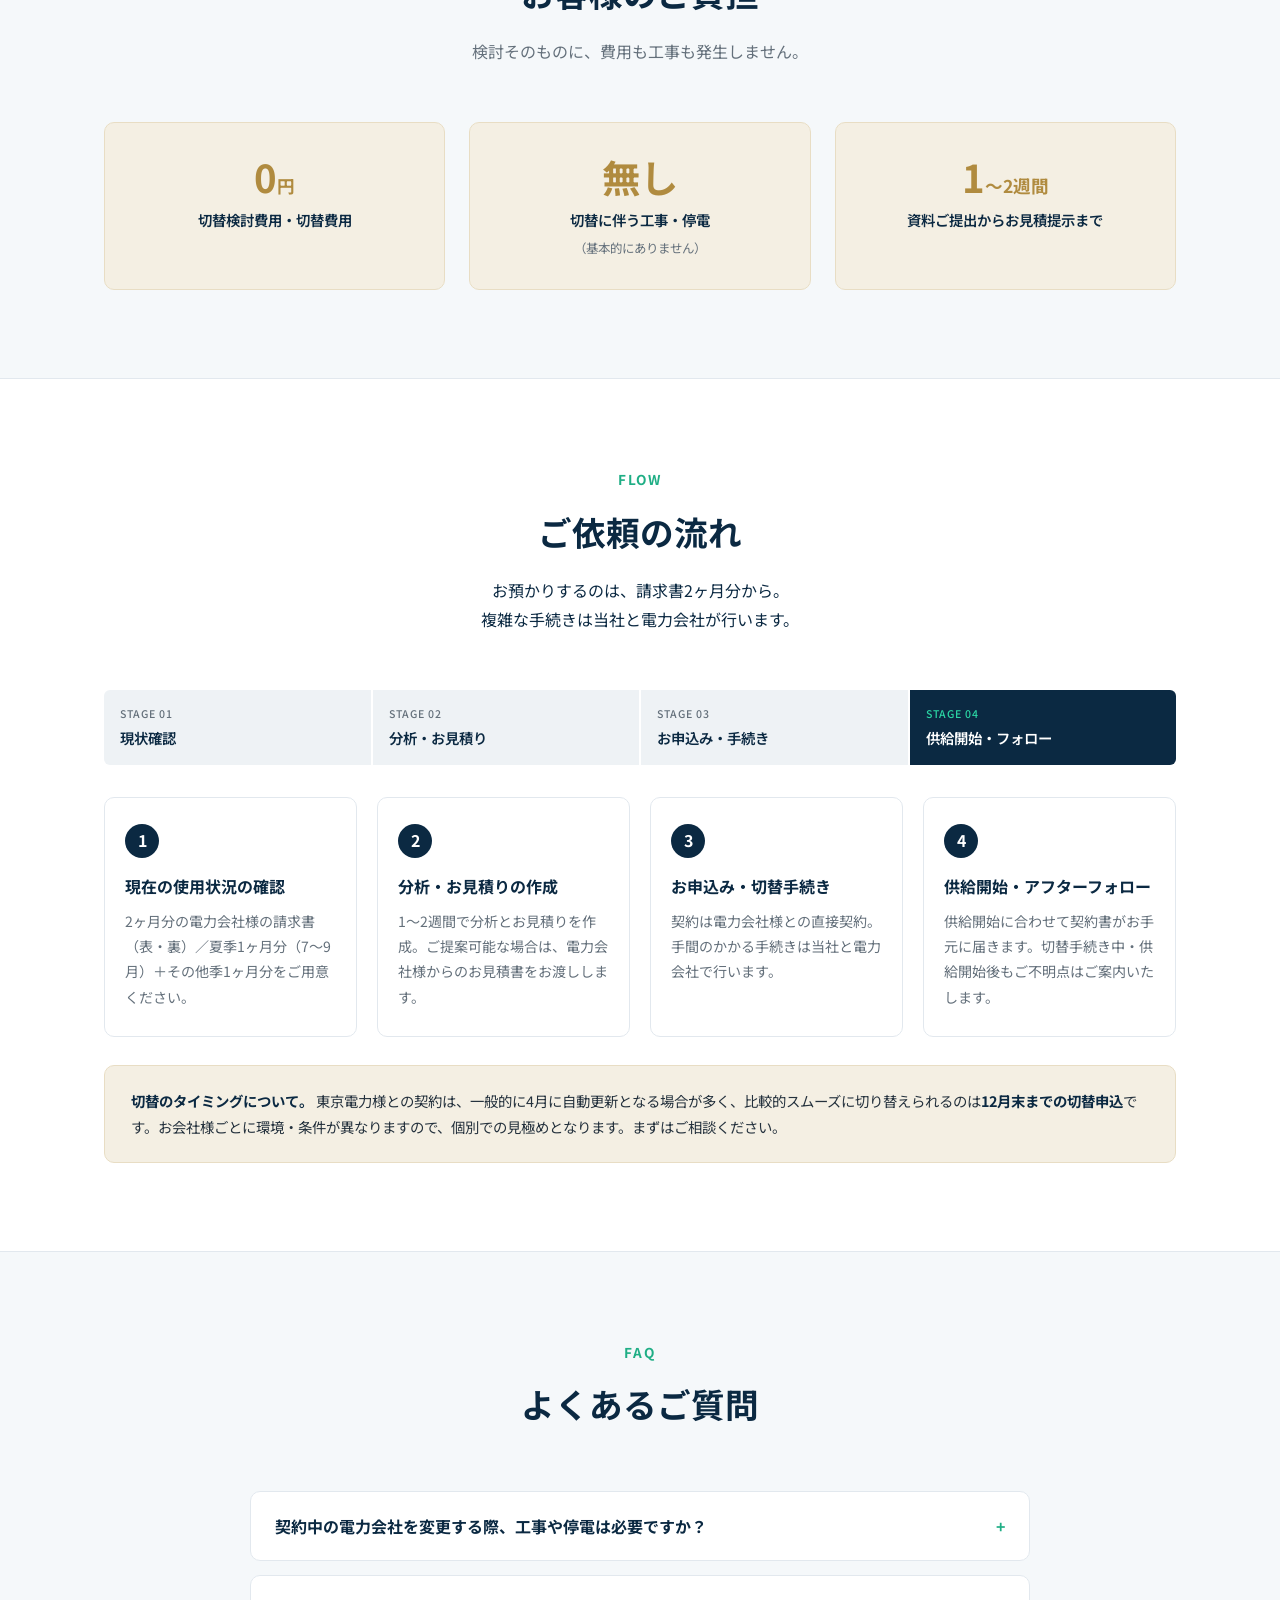
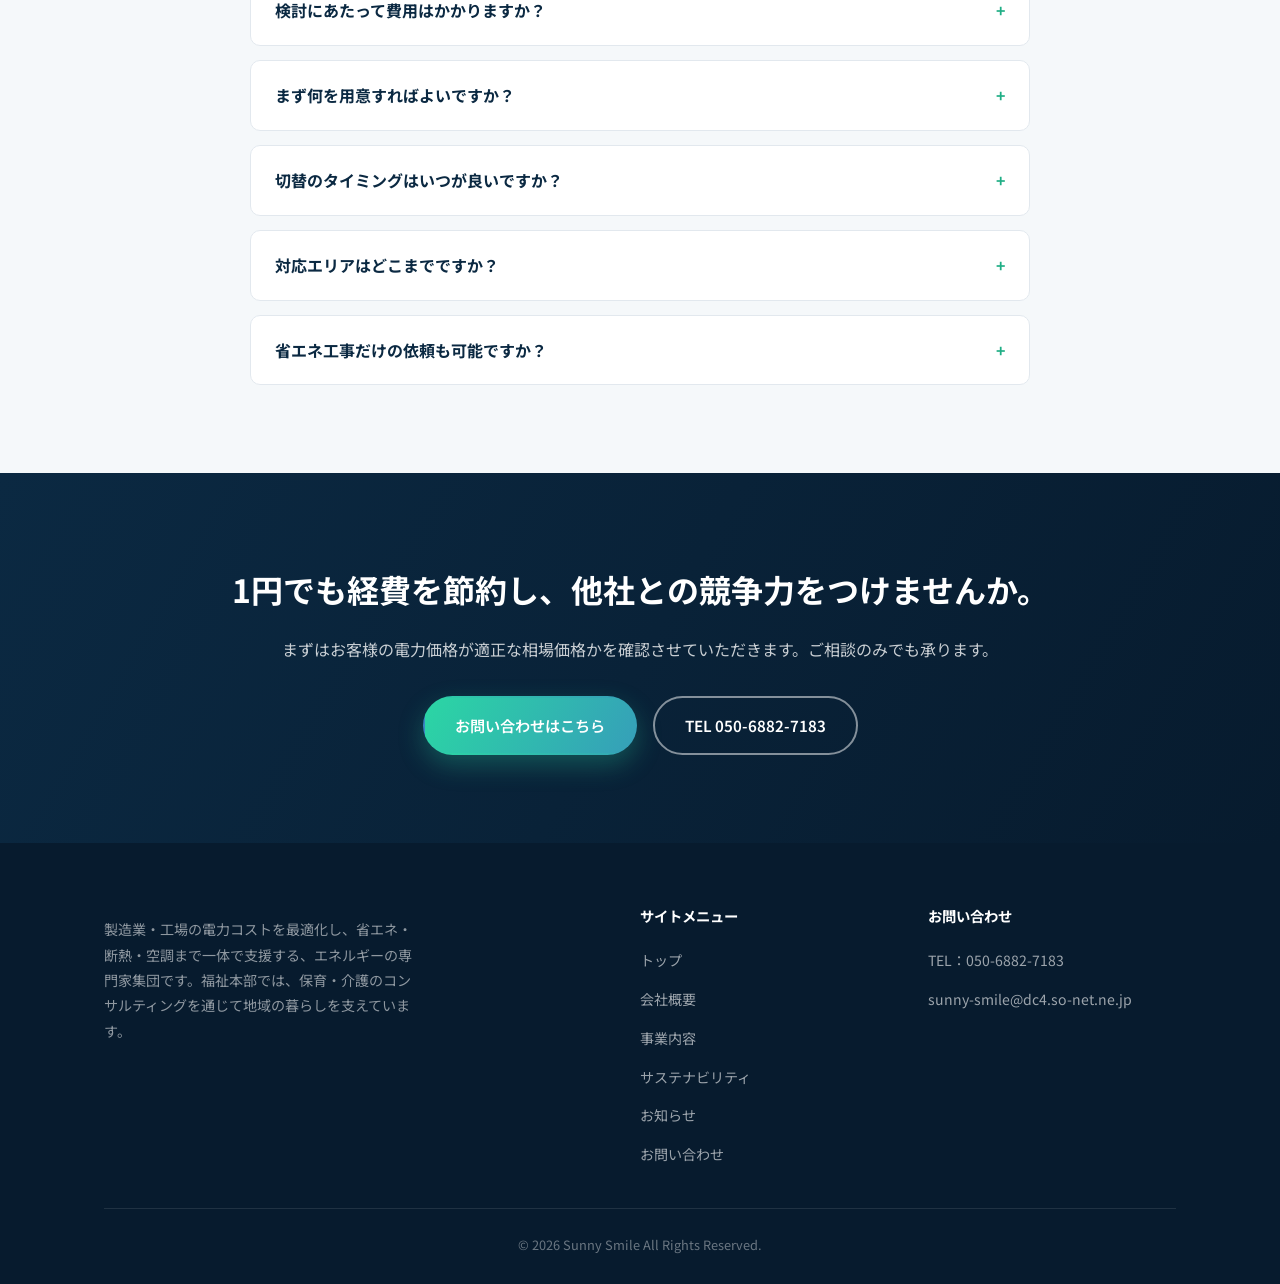
==== commit 85956e3c: "Add files via upload" ====
--- a/index.html
+++ b/index.html
@@ -12,7 +12,613 @@
 <link rel="preconnect" href="https://fonts.googleapis.com">
 <link href="https://fonts.googleapis.com/css2?family=Noto+Sans+JP:wght@400;500;700&display=swap" rel="stylesheet">
 <link rel="stylesheet" href="css/style.css">
-<link rel="stylesheet" href="css/style-v4.css">
+<style>
+/* ===== Sunny Smile v4.0 追加スタイル（2026-08-29）
+   別ファイルにせず、このページ内に直接記述しています。既存の css/style.css は変更していません。 ===== */
+/* ==========================================================
+   Sunny Smile株式会社 サイト 追加スタイル v4.0（2026-08-29）
+   会社案内2026（Company Profile 2026）対応で追加したパーツ用。
+   ※ style.css の後ろに読み込みます。既存の style.css は変更していません。
+   ========================================================== */
+
+:root {
+  --color-gold: #b08b3f;
+  --color-gold-soft: #f4efe3;
+}
+
+/* ---------- 注意喚起バンド（市場動向アラート） ---------- */
+.alert-band {
+  background: linear-gradient(120deg, var(--color-navy), var(--color-navy-dark));
+  color: #fff;
+  padding: 40px 0;
+}
+
+.alert-band-inner {
+  display: grid;
+  grid-template-columns: 1fr auto;
+  gap: 28px;
+  align-items: center;
+}
+
+.alert-band .alert-tag {
+  display: inline-block;
+  font-size: 0.72rem;
+  font-weight: 700;
+  letter-spacing: 0.1em;
+  color: #0b2942;
+  background: var(--color-accent);
+  border-radius: 999px;
+  padding: 4px 14px;
+  margin-bottom: 12px;
+}
+
+.alert-band h2 {
+  font-size: clamp(1.15rem, 2.4vw, 1.6rem);
+  margin: 0 0 10px;
+  line-height: 1.5;
+}
+
+.alert-band p {
+  margin: 0;
+  font-size: 0.92rem;
+  color: rgba(255, 255, 255, 0.75);
+}
+
+.alert-band .marker {
+  background: linear-gradient(transparent 62%, rgba(43, 214, 164, 0.45) 62%);
+  padding: 0 2px;
+}
+
+/* ---------- 本部（事業領域）カード ---------- */
+.division-grid {
+  display: grid;
+  grid-template-columns: repeat(2, 1fr);
+  gap: 28px;
+}
+
+.division-card {
+  background: var(--color-card);
+  border: 1px solid var(--color-border);
+  border-top: 4px solid var(--color-navy);
+  border-radius: var(--radius);
+  padding: 30px 28px;
+  box-shadow: var(--shadow);
+  transition: transform 0.25s ease, box-shadow 0.25s ease;
+}
+
+.division-card:hover {
+  transform: translateY(-6px);
+  box-shadow: 0 20px 40px rgba(11, 41, 66, 0.14);
+}
+
+.division-card.welfare {
+  border-top-color: var(--color-gold);
+}
+
+.division-badge {
+  display: inline-block;
+  font-size: 0.68rem;
+  font-weight: 700;
+  letter-spacing: 0.12em;
+  color: #fff;
+  background: var(--color-navy);
+  border-radius: 4px;
+  padding: 4px 10px;
+  margin-right: 10px;
+  vertical-align: middle;
+}
+
+.division-card.welfare .division-badge {
+  background: var(--color-gold);
+}
+
+.division-card h3 {
+  display: inline;
+  font-size: 1.12rem;
+  color: var(--color-navy);
+  margin: 0;
+}
+
+.division-card .division-lead {
+  color: var(--color-text-light);
+  font-size: 0.9rem;
+  margin: 16px 0 18px;
+}
+
+.division-card ul {
+  display: grid;
+  gap: 10px;
+}
+
+.division-card ul li {
+  position: relative;
+  padding-left: 20px;
+  font-size: 0.92rem;
+}
+
+.division-card ul li::before {
+  content: "";
+  position: absolute;
+  left: 0;
+  top: 0.65em;
+  width: 8px;
+  height: 8px;
+  border-radius: 2px;
+  transform: rotate(45deg);
+  background: var(--color-accent);
+}
+
+.division-card.welfare ul li::before {
+  background: var(--color-gold);
+}
+
+/* ---------- 削減実績（ケーススタディ） ---------- */
+.case-grid {
+  display: grid;
+  grid-template-columns: repeat(2, 1fr);
+  gap: 28px;
+}
+
+.case-card {
+  background: var(--color-card);
+  border: 1px solid var(--color-border);
+  border-radius: var(--radius);
+  overflow: hidden;
+  box-shadow: var(--shadow);
+  transition: transform 0.25s ease, box-shadow 0.25s ease;
+}
+
+.case-card:hover {
+  transform: translateY(-6px);
+  box-shadow: 0 20px 40px rgba(11, 41, 66, 0.14);
+}
+
+.case-head {
+  background: var(--color-navy);
+  color: #fff;
+  padding: 16px 24px;
+  display: flex;
+  align-items: center;
+  justify-content: space-between;
+  gap: 12px;
+}
+
+.case-head .case-name {
+  font-weight: 700;
+  font-size: 1.05rem;
+}
+
+.case-head .case-type {
+  font-size: 0.8rem;
+  color: rgba(255, 255, 255, 0.75);
+}
+
+.case-body {
+  padding: 22px 24px 26px;
+}
+
+.case-spec {
+  display: grid;
+  gap: 0;
+  margin-bottom: 20px;
+}
+
+.case-spec div {
+  display: flex;
+  justify-content: space-between;
+  align-items: baseline;
+  gap: 12px;
+  padding: 10px 0;
+  border-bottom: 1px dashed var(--color-border);
+  font-size: 0.9rem;
+}
+
+.case-spec div:last-child {
+  border-bottom: none;
+}
+
+.case-spec .k {
+  color: var(--color-text-light);
+}
+
+.case-spec .v {
+  font-weight: 700;
+  color: var(--color-navy);
+}
+
+.case-result {
+  display: grid;
+  grid-template-columns: repeat(2, 1fr);
+  gap: 14px;
+}
+
+.case-result-item {
+  background: #f8fafc;
+  border: 1px solid var(--color-border);
+  border-radius: 8px;
+  padding: 16px 12px;
+  text-align: center;
+}
+
+.case-result-item .year {
+  display: block;
+  font-size: 0.78rem;
+  letter-spacing: 0.08em;
+  color: var(--color-text-light);
+  margin-bottom: 4px;
+}
+
+.case-result-item .amount {
+  display: block;
+  font-size: 1.9rem;
+  font-weight: 700;
+  color: var(--color-gold);
+  line-height: 1.2;
+}
+
+.case-result-item .amount span {
+  font-size: 0.95rem;
+}
+
+.case-result-item .per-year {
+  display: block;
+  font-size: 0.78rem;
+  color: var(--color-navy);
+  margin-top: 6px;
+}
+
+.case-banner {
+  margin-top: 32px;
+  background: linear-gradient(120deg, var(--color-navy), var(--color-navy-dark));
+  color: #fff;
+  border-radius: var(--radius);
+  padding: 28px 32px;
+}
+
+.case-banner h3 {
+  margin: 0 0 10px;
+  font-size: clamp(1.05rem, 2.2vw, 1.35rem);
+}
+
+.case-banner p {
+  margin: 0;
+  font-size: 0.85rem;
+  color: rgba(255, 255, 255, 0.7);
+}
+
+/* ---------- 比較（1社単独 vs Sunny Smile経由） ---------- */
+.versus {
+  display: grid;
+  grid-template-columns: 1fr 56px 1fr;
+  gap: 16px;
+  align-items: center;
+}
+
+.versus-card {
+  border-radius: var(--radius);
+  padding: 28px 26px;
+  height: 100%;
+}
+
+.versus-card.before {
+  background: #f3f5f7;
+  border: 1px solid var(--color-border);
+}
+
+.versus-card.after {
+  background: var(--color-navy);
+  color: #fff;
+  box-shadow: 0 16px 36px rgba(11, 41, 66, 0.22);
+}
+
+.versus-card h3 {
+  margin: 0 0 18px;
+  font-size: 1.05rem;
+  color: var(--color-navy);
+}
+
+.versus-card.after h3 {
+  color: #fff;
+}
+
+.versus-card ul {
+  display: grid;
+  gap: 12px;
+}
+
+.versus-card li {
+  position: relative;
+  padding-left: 22px;
+  font-size: 0.92rem;
+}
+
+.versus-card li::before {
+  content: "◆";
+  position: absolute;
+  left: 0;
+  font-size: 0.7rem;
+  top: 0.35em;
+  color: var(--color-text-light);
+}
+
+.versus-card.after li {
+  color: rgba(255, 255, 255, 0.9);
+}
+
+.versus-card.after li::before {
+  color: var(--color-accent);
+}
+
+.versus-arrow {
+  text-align: center;
+  font-size: 1.6rem;
+  color: var(--color-accent-dark);
+}
+
+/* ---------- お客様のご負担 ---------- */
+.burden-grid {
+  display: grid;
+  grid-template-columns: repeat(3, 1fr);
+  gap: 24px;
+  text-align: center;
+}
+
+.burden-item {
+  background: var(--color-gold-soft);
+  border: 1px solid #e8ddc4;
+  border-radius: var(--radius);
+  padding: 30px 20px;
+}
+
+.burden-item .big {
+  display: block;
+  font-size: 2.4rem;
+  font-weight: 700;
+  color: var(--color-gold);
+  line-height: 1.2;
+}
+
+.burden-item .big span {
+  font-size: 1.1rem;
+}
+
+.burden-item .label {
+  display: block;
+  margin-top: 8px;
+  font-size: 0.9rem;
+  color: var(--color-navy);
+  font-weight: 600;
+}
+
+.burden-item .sub {
+  display: block;
+  margin-top: 4px;
+  font-size: 0.78rem;
+  color: var(--color-text-light);
+}
+
+/* ---------- ステージバー（ご依頼の流れ） ---------- */
+.stage-bar {
+  display: grid;
+  grid-template-columns: repeat(4, 1fr);
+  gap: 2px;
+  margin-bottom: 32px;
+  border-radius: 6px;
+  overflow: hidden;
+}
+
+.stage-bar div {
+  background: #eef2f5;
+  padding: 14px 16px;
+  font-size: 0.9rem;
+  font-weight: 600;
+  color: var(--color-navy);
+}
+
+.stage-bar div span {
+  display: block;
+  font-size: 0.66rem;
+  letter-spacing: 0.1em;
+  color: var(--color-text-light);
+  font-weight: 500;
+  margin-bottom: 2px;
+}
+
+.stage-bar div:last-child {
+  background: var(--color-navy);
+  color: #fff;
+}
+
+.stage-bar div:last-child span {
+  color: var(--color-accent);
+}
+
+/* ---------- 補足ノート ---------- */
+.note-box {
+  background: var(--color-gold-soft);
+  border: 1px solid #e8ddc4;
+  border-radius: var(--radius);
+  padding: 22px 26px;
+  font-size: 0.9rem;
+  color: var(--color-text);
+}
+
+.note-box strong {
+  color: var(--color-navy);
+}
+
+.note-small {
+  font-size: 0.8rem;
+  color: var(--color-text-light);
+  margin-top: 14px;
+}
+
+/* ---------- 沿革（会社案内と同じ縦タイムライン） ----------
+   左＝年月日の列／中央＝縦線とドット／右＝見出しと説明。
+   年の桁が揃うよう、日付列は右寄せで固定幅にしています。 */
+.timeline {
+  display: grid;
+  max-width: 900px;
+}
+
+.timeline-row {
+  display: grid;
+  grid-template-columns: 104px 30px 1fr;
+  align-items: start;
+}
+
+.timeline-date {
+  text-align: right;
+  padding-right: 4px;
+}
+
+.timeline-date .y {
+  display: block;
+  font-size: 1.5rem;
+  font-weight: 700;
+  color: var(--color-gold);
+  line-height: 1.25;
+  letter-spacing: 0.02em;
+}
+
+.timeline-date .y.sm {
+  font-size: 0.9rem;
+  font-weight: 700;
+  color: var(--color-navy);
+  line-height: 2.1;
+}
+
+.timeline-date .y.blank {
+  font-size: 1.2rem;
+  color: #c8d2dc;
+  line-height: 1.55;
+}
+
+.timeline-date .md {
+  display: block;
+  font-size: 0.78rem;
+  color: var(--color-text-light);
+  margin-top: 2px;
+}
+
+.timeline-mark {
+  position: relative;
+  align-self: stretch;
+}
+
+.timeline-mark::before {
+  content: "";
+  position: absolute;
+  left: 50%;
+  top: 0;
+  bottom: 0;
+  width: 2px;
+  transform: translateX(-50%);
+  background: var(--color-border);
+}
+
+.timeline-row:first-child .timeline-mark::before {
+  top: 14px;
+}
+
+.timeline-row:last-child .timeline-mark::before {
+  bottom: auto;
+  height: 14px;
+}
+
+.timeline-mark .dot {
+  position: absolute;
+  left: 50%;
+  top: 8px;
+  transform: translateX(-50%);
+  width: 12px;
+  height: 12px;
+  border-radius: 50%;
+  background: #fff;
+  border: 2px solid var(--color-accent);
+  box-sizing: border-box;
+  z-index: 1;
+}
+
+.timeline-mark .dot.filled {
+  top: 7px;
+  width: 14px;
+  height: 14px;
+  background: var(--color-gold);
+  border-color: var(--color-gold);
+}
+
+.timeline-body {
+  padding: 0 0 34px 8px;
+}
+
+.timeline-row:last-child .timeline-body {
+  padding-bottom: 0;
+}
+
+.timeline-body h3 {
+  margin: 0 0 6px;
+  font-size: 1.02rem;
+  color: var(--color-navy);
+  line-height: 1.5;
+}
+
+.timeline-body p {
+  margin: 0;
+  font-size: 0.9rem;
+  color: var(--color-text-light);
+}
+
+/* ---------- SDGsカードの公式カラー ---------- */
+.sdg-item.g07 { border-top: 4px solid #fcc30b; }
+.sdg-item.g09 { border-top: 4px solid #fd6925; }
+.sdg-item.g11 { border-top: 4px solid #fd9d24; }
+.sdg-item.g13 { border-top: 4px solid #3f7e44; }
+
+.sdg-item .goal-no {
+  display: block;
+  font-size: 0.7rem;
+  letter-spacing: 0.12em;
+  color: var(--color-text-light);
+  margin-bottom: 6px;
+}
+
+/* ---------- レスポンシブ ---------- */
+@media (max-width: 860px) {
+  .alert-band-inner,
+  .division-grid,
+  .case-grid,
+  .case-result,
+  .burden-grid {
+    grid-template-columns: 1fr;
+  }
+  .versus {
+    grid-template-columns: 1fr;
+  }
+  .versus-arrow {
+    transform: rotate(90deg);
+  }
+  .stage-bar {
+    grid-template-columns: repeat(2, 1fr);
+  }
+}
+
+@media (max-width: 640px) {
+  .stage-bar {
+    grid-template-columns: 1fr;
+  }
+  .timeline-row {
+    grid-template-columns: 74px 24px 1fr;
+  }
+  .timeline-date .y {
+    font-size: 1.2rem;
+  }
+  .timeline-date .y.sm {
+    font-size: 0.8rem;
+  }
+}
+
+</style>
 </head>
 <body>
 
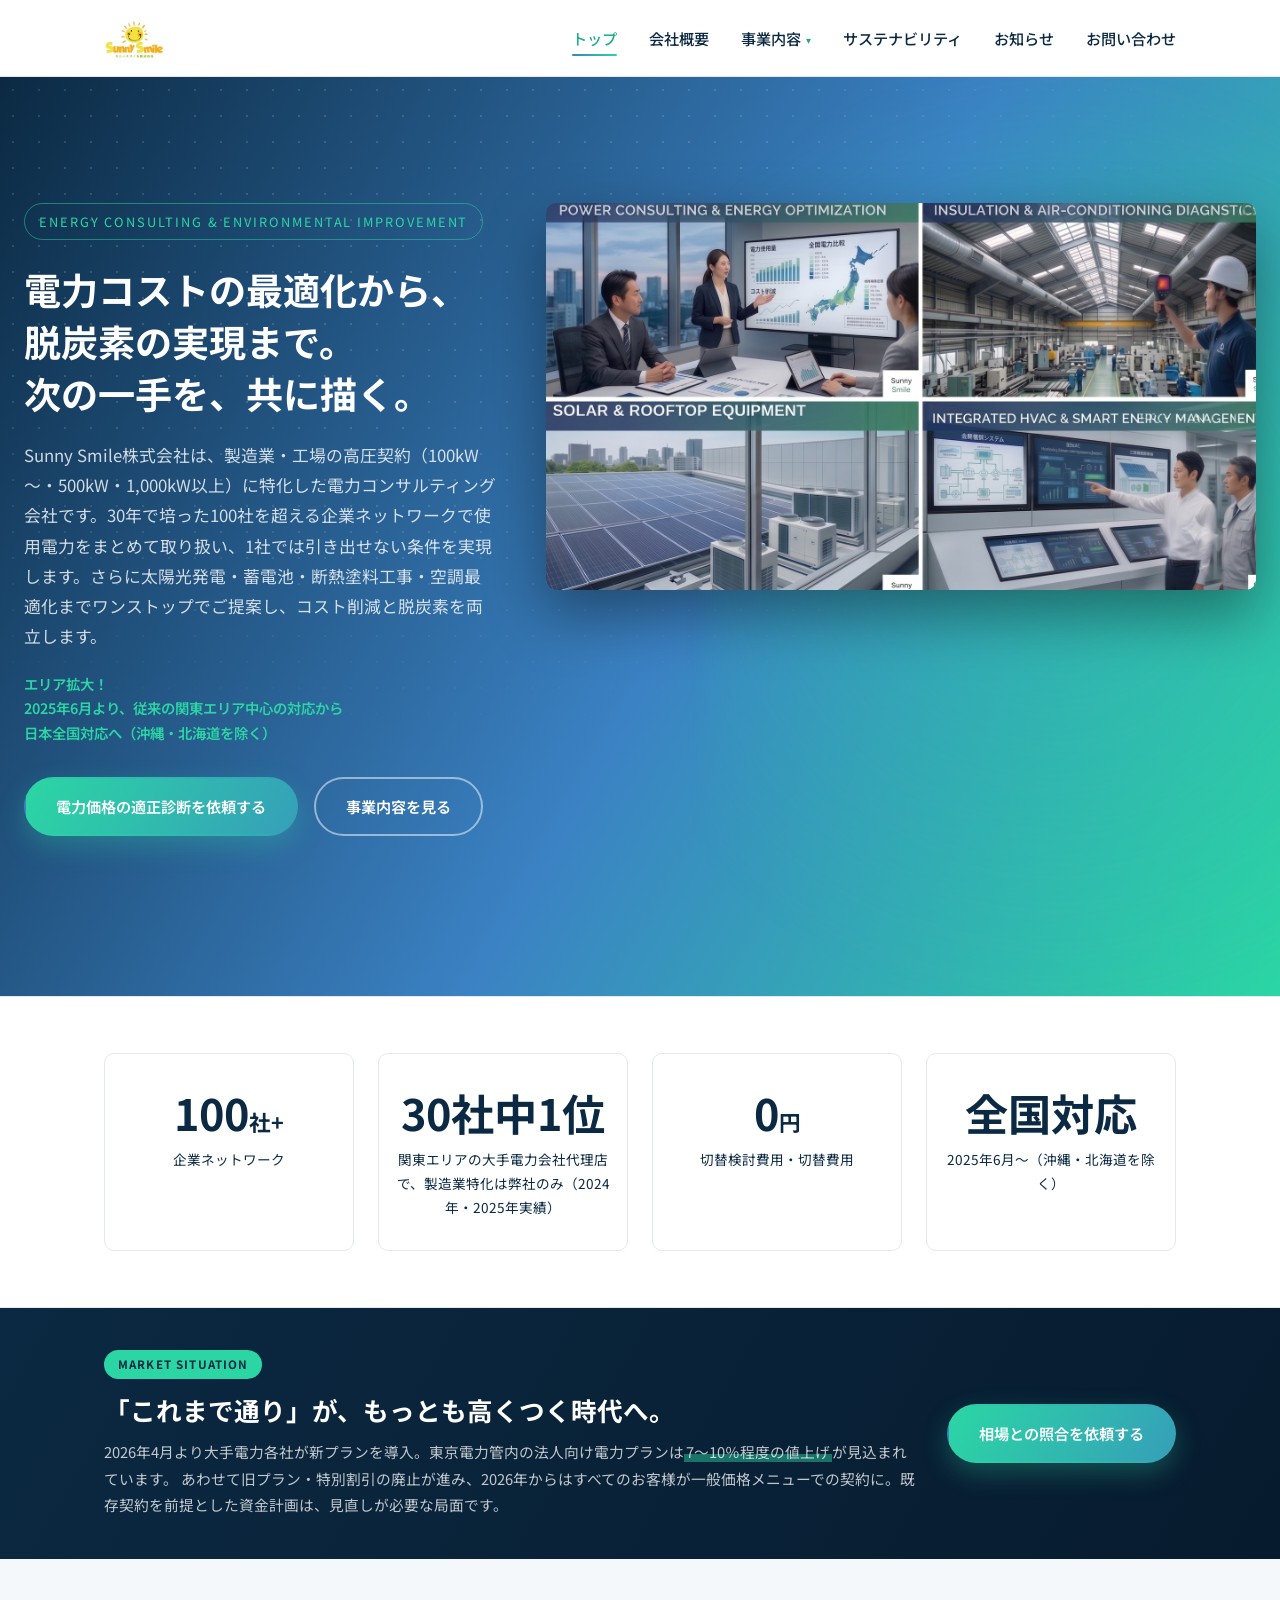
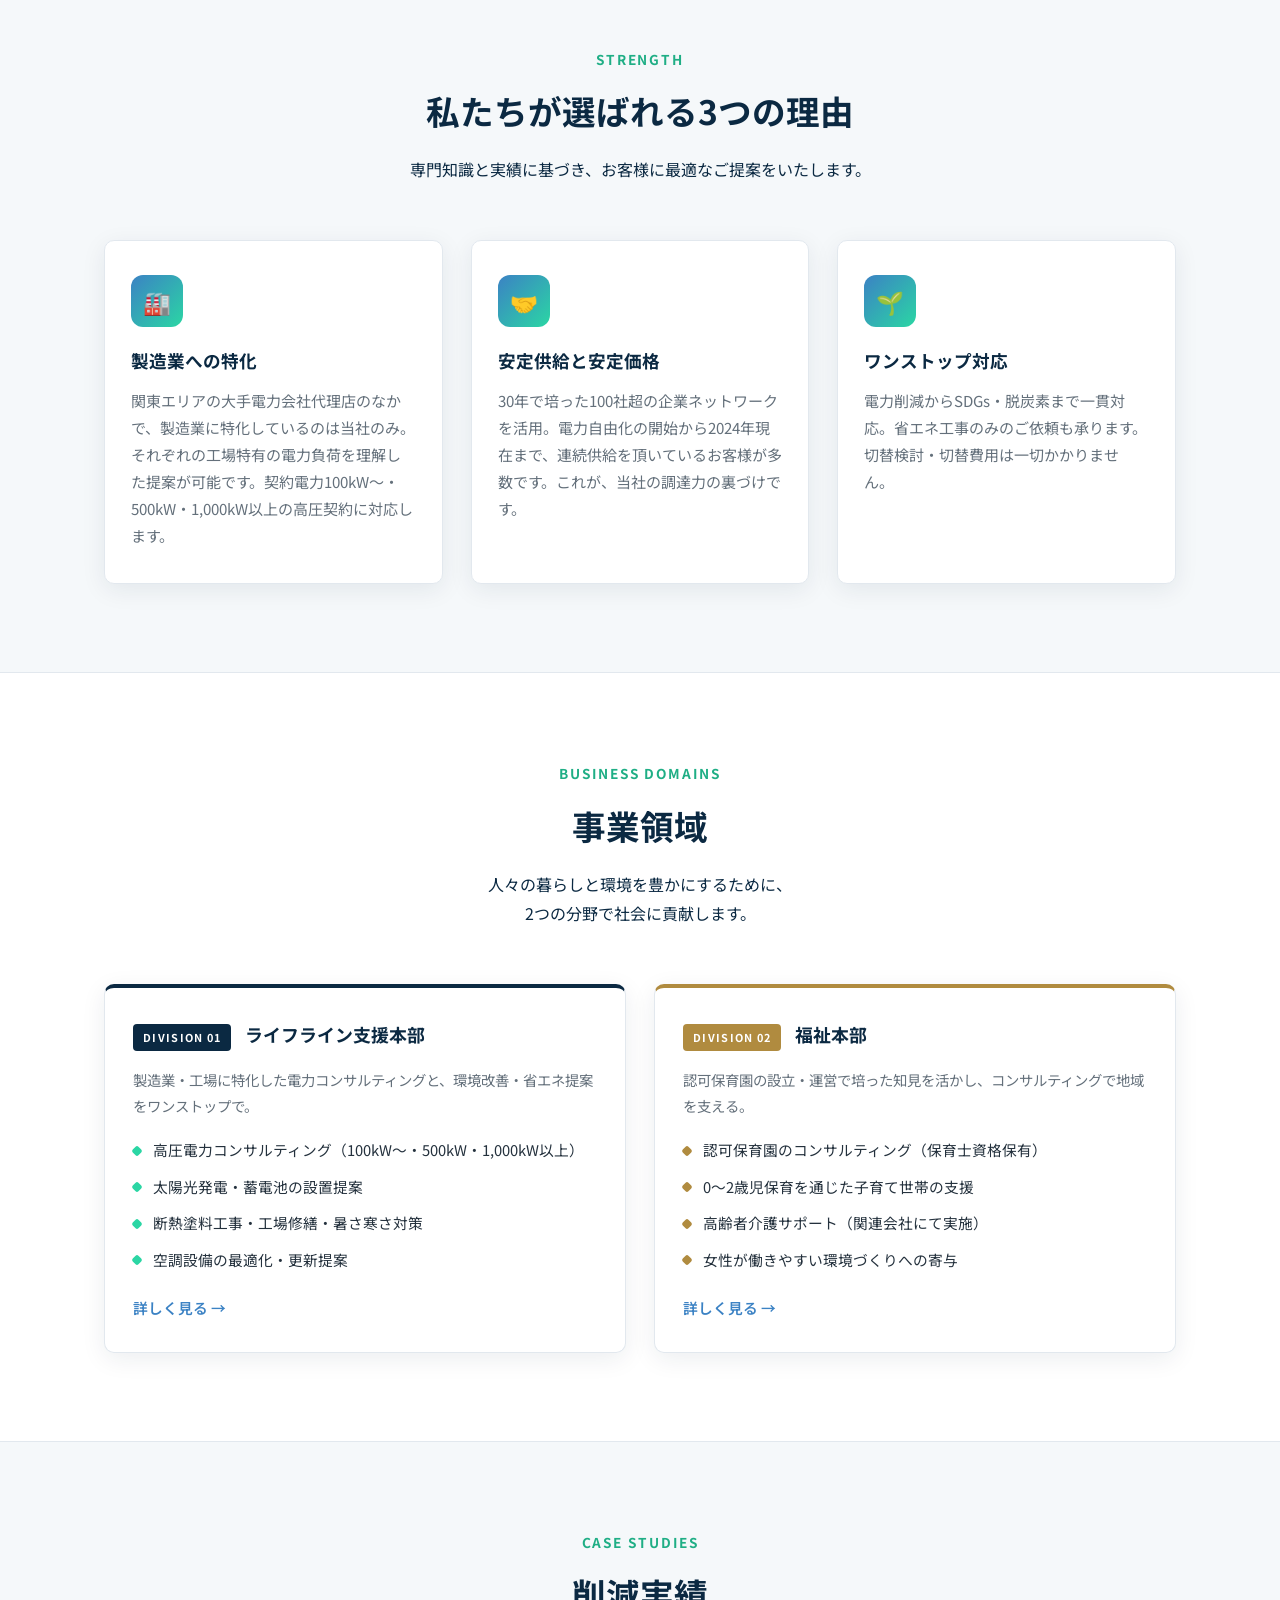
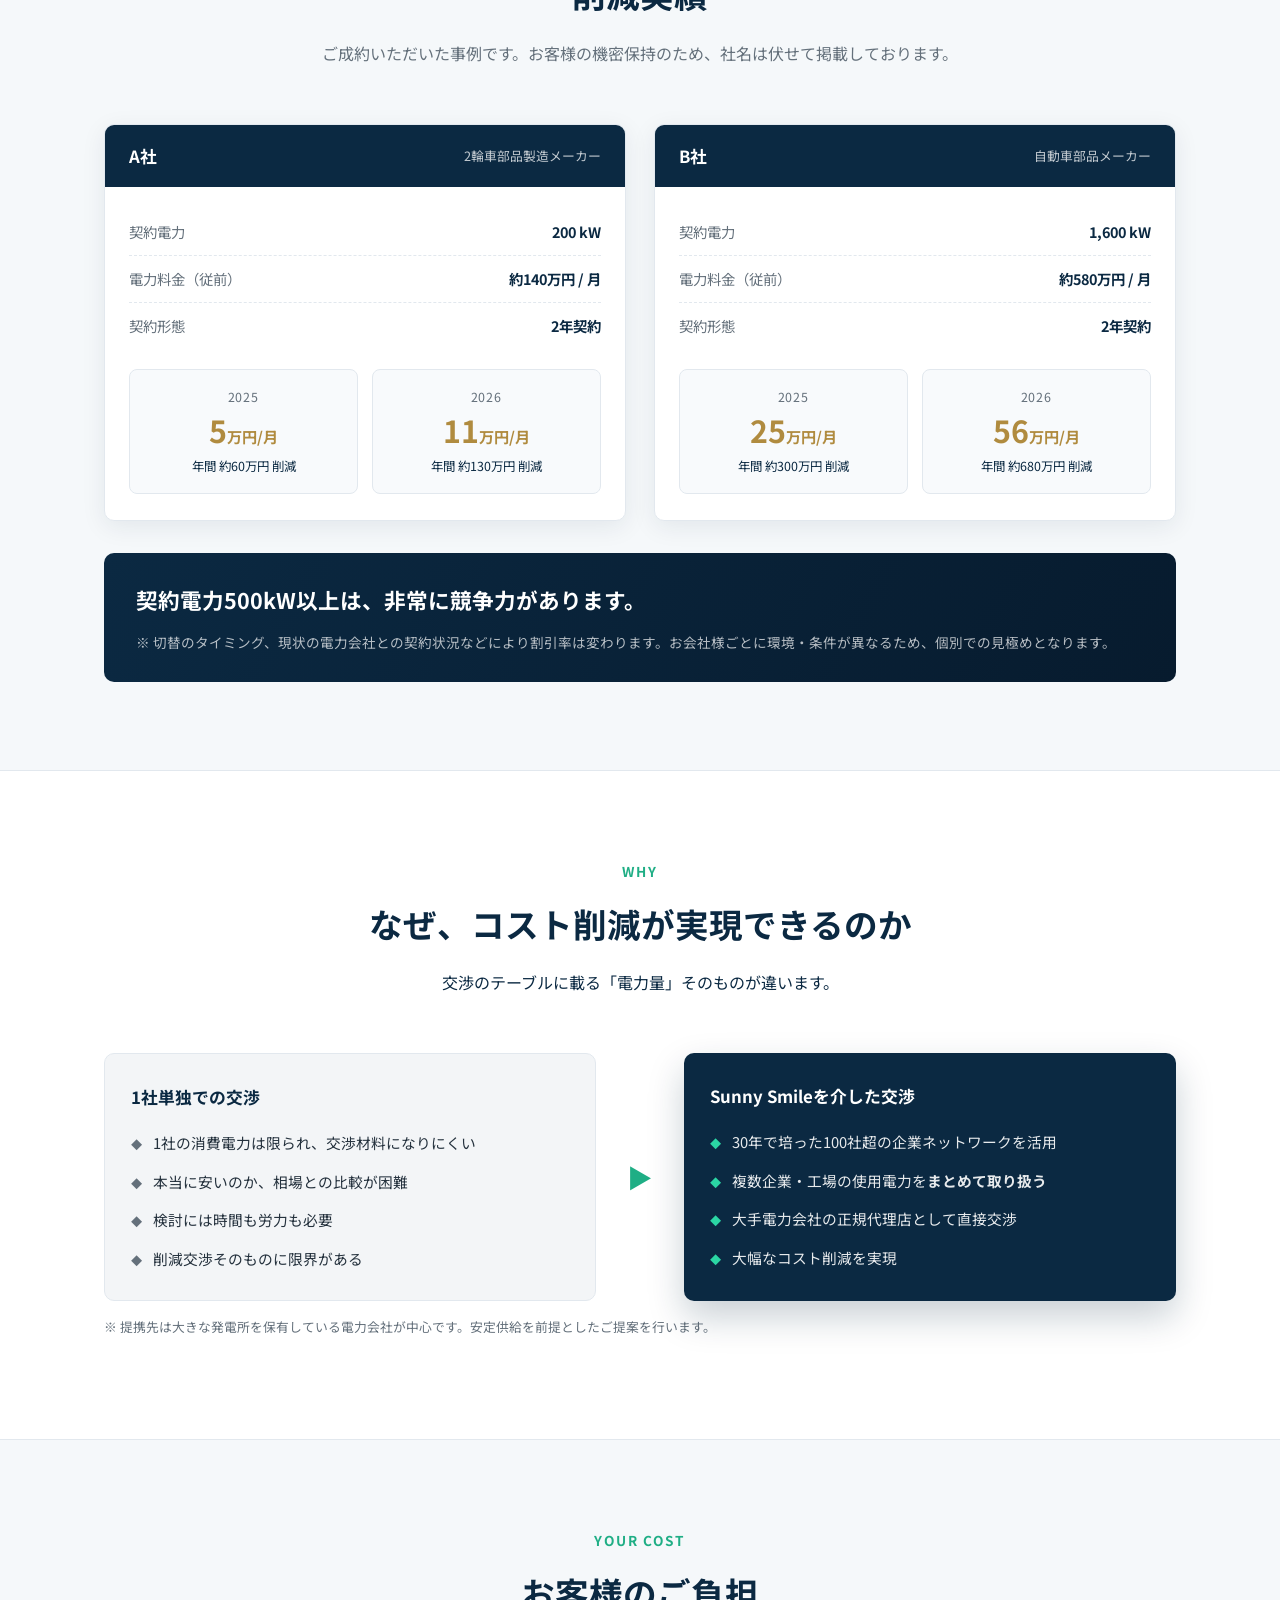
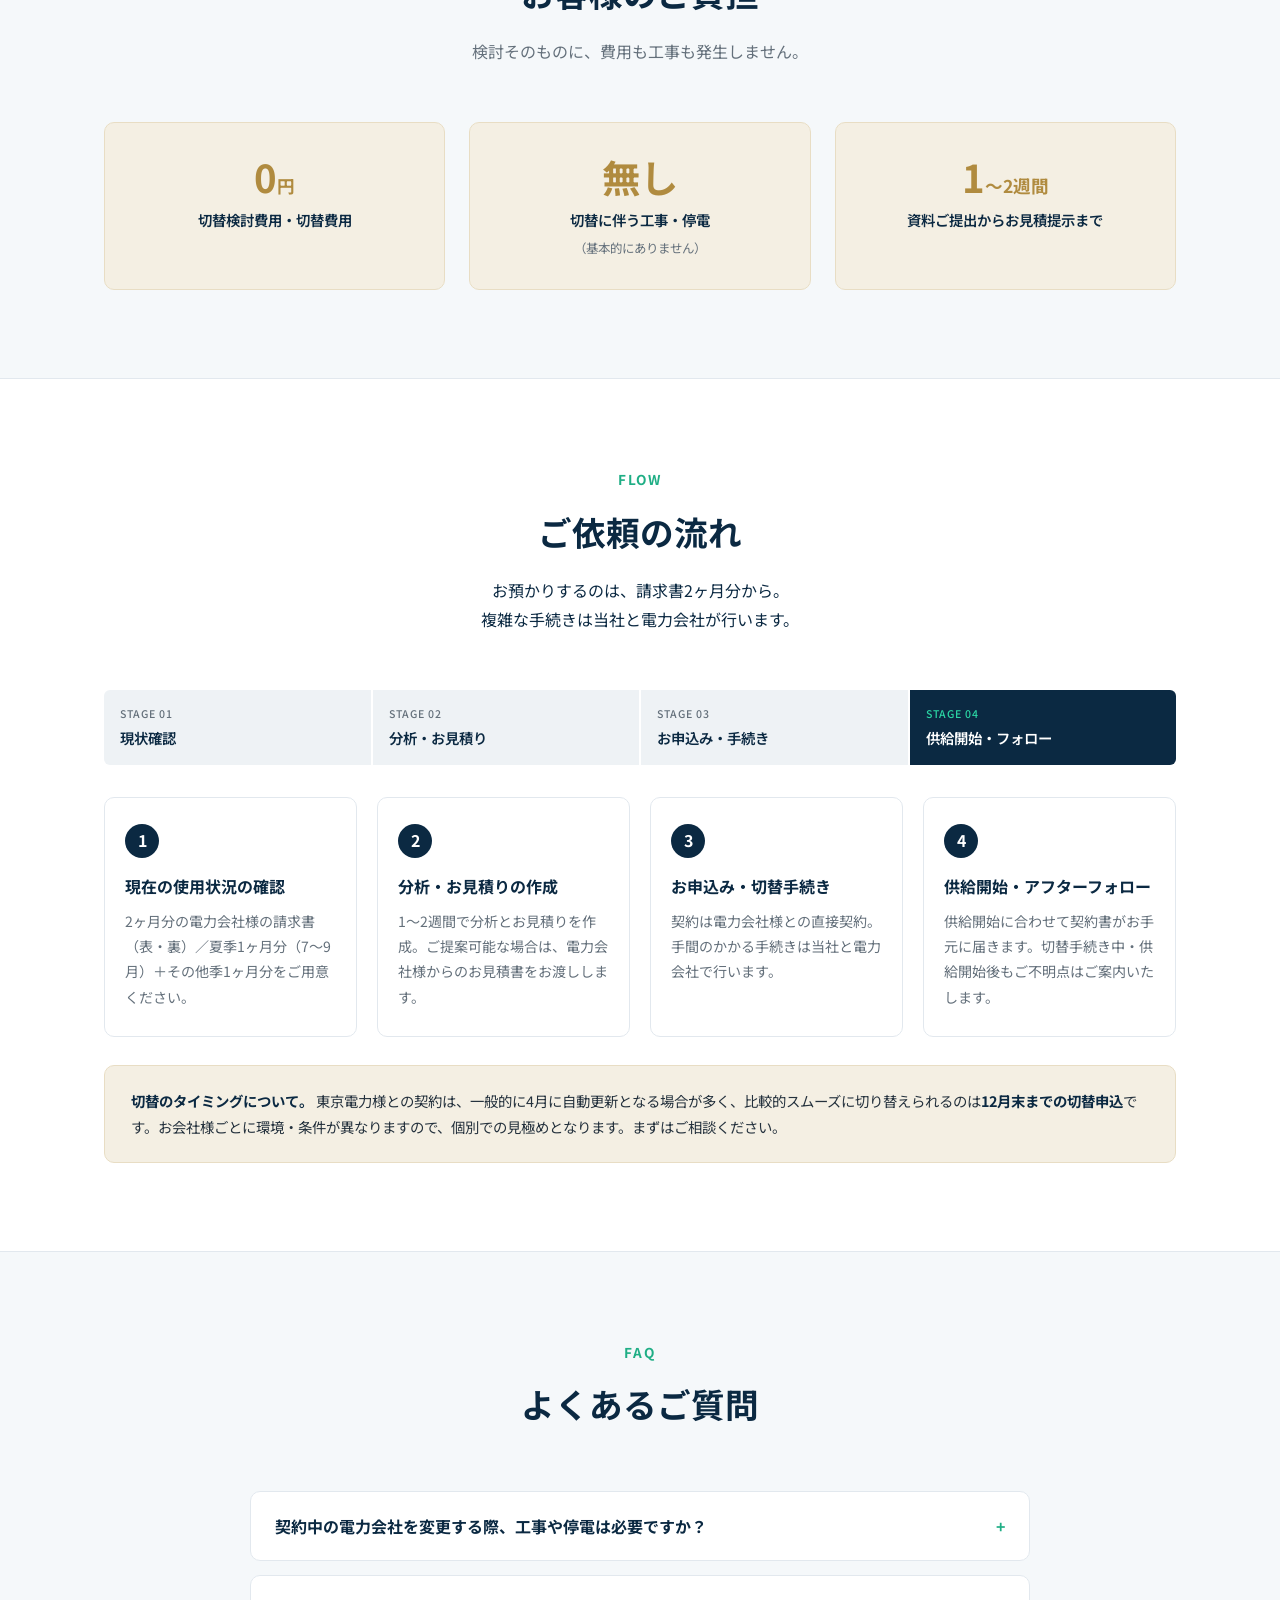
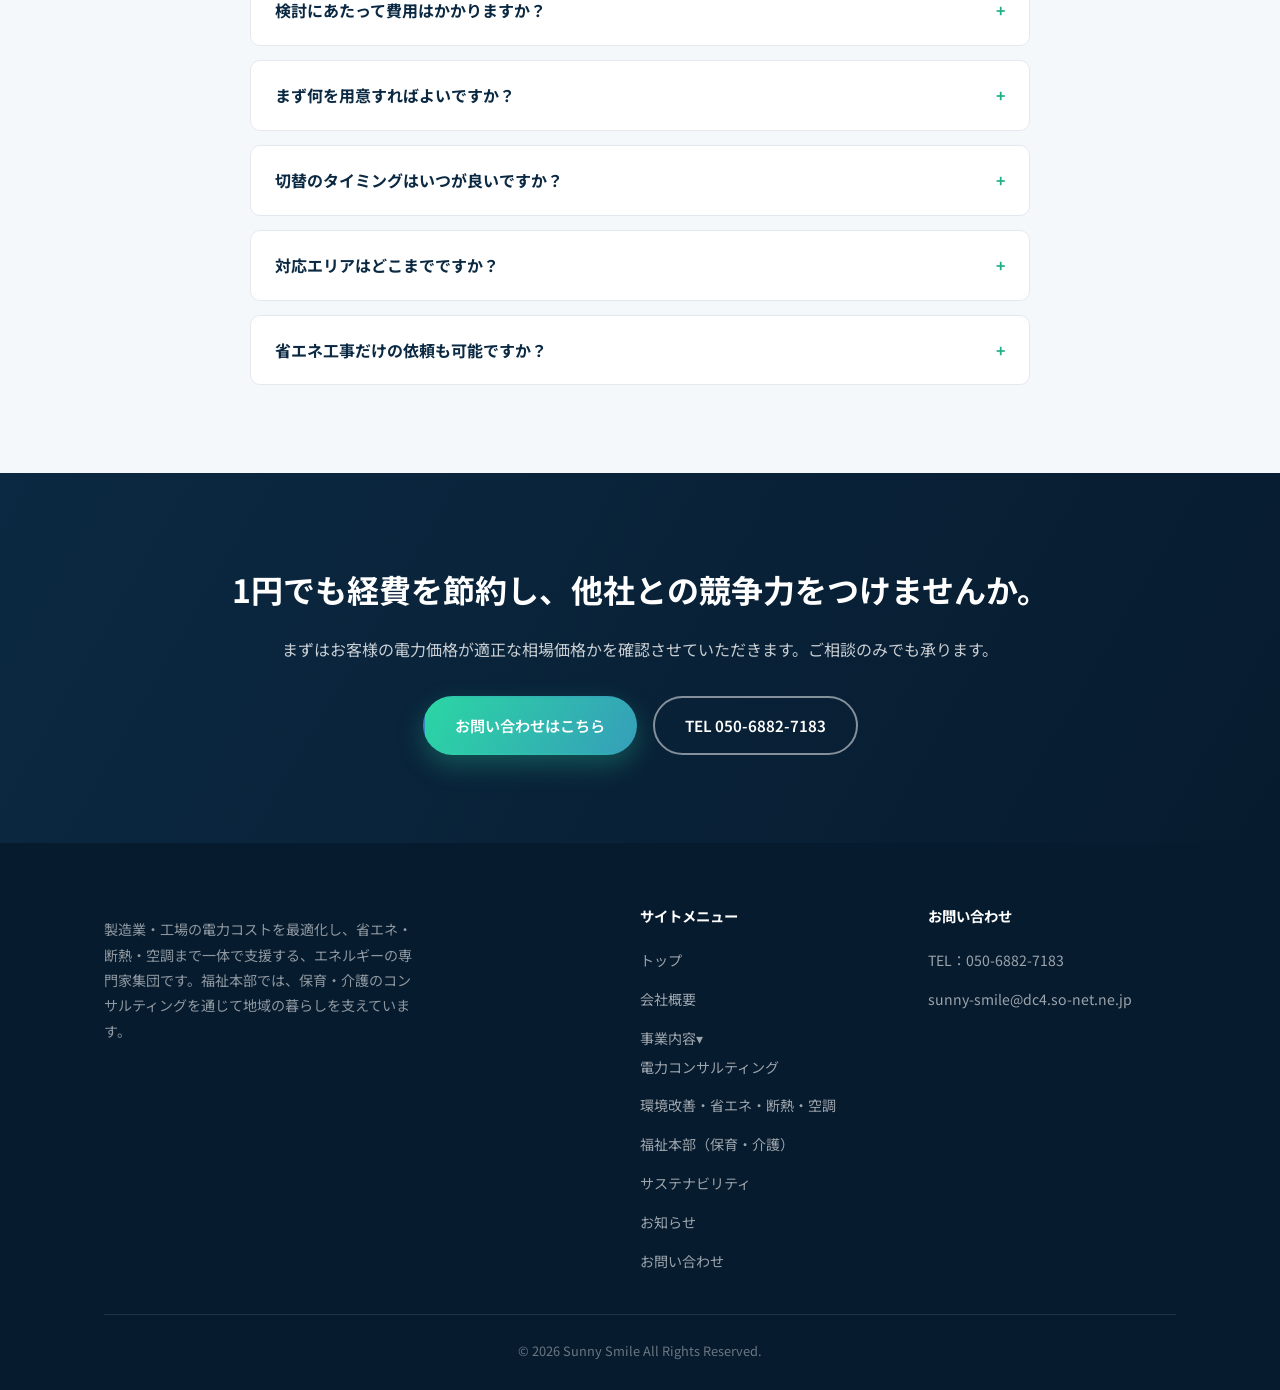
==== commit 33011097: "Add files via upload" ====
--- a/index.html
+++ b/index.html
@@ -1,4 +1,4 @@
-<!-- Sunny Smile株式会社 サイト v4.0 / 2026-08-29: 会社案内2026に合わせてTOPページをリニューアル（市場動向バンド・2本部体制・削減実績・比較・ご負担・流れを追加）。詳細は CHANGELOG.md を参照 -->
+<!-- Sunny Smile株式会社 サイト v4.1 / 2026-08-29: 会社案内2026に合わせてTOPページをリニューアル（市場動向バンド・2本部体制・削減実績・比較・ご負担・流れを追加）／ナビの「事業内容」に電力・環境改善・福祉本部へ直接飛べるサブメニューを追加。詳細は CHANGELOG.md を参照 -->
 <!DOCTYPE html>
 <html lang="ja">
 <head>
@@ -618,6 +618,109 @@
   }
 }
 
+/* ---------- グローバルナビのサブメニュー（v4.1で追加） ----------
+   「事業内容」にマウスを乗せると、電力／環境改善／福祉本部へ直接飛べる
+   ドロップダウンを表示します。スマートフォンでは常時展開（インデント表示）。 */
+.main-nav li.has-sub {
+  position: relative;
+}
+
+.main-nav li.has-sub > a .caret {
+  font-size: 0.62rem;
+  margin-left: 5px;
+  vertical-align: 1px;
+  color: var(--color-accent-dark);
+}
+
+.main-nav .sub-nav {
+  display: block;
+  position: absolute;
+  top: 100%;
+  left: -16px;
+  min-width: 244px;
+  background: #fff;
+  border: 1px solid var(--color-border);
+  border-radius: 8px;
+  box-shadow: 0 14px 30px rgba(11, 41, 66, 0.14);
+  padding: 8px 0;
+  margin-top: 10px;
+  opacity: 0;
+  visibility: hidden;
+  transform: translateY(6px);
+  transition: opacity 0.18s ease, transform 0.18s ease, visibility 0.18s;
+  z-index: 200;
+}
+
+.main-nav li.has-sub:hover > .sub-nav,
+.main-nav li.has-sub:focus-within > .sub-nav {
+  opacity: 1;
+  visibility: visible;
+  transform: translateY(0);
+}
+
+.main-nav .sub-nav::before {
+  content: "";
+  position: absolute;
+  top: -10px;
+  left: 0;
+  right: 0;
+  height: 10px;
+}
+
+.main-nav .sub-nav li {
+  display: block;
+}
+
+.main-nav .sub-nav a {
+  display: block;
+  padding: 10px 20px;
+  font-size: 0.9rem;
+  font-weight: 500;
+  color: var(--color-navy);
+  white-space: nowrap;
+}
+
+.main-nav .sub-nav a::after {
+  display: none;
+}
+
+.main-nav .sub-nav a:hover {
+  background: rgba(43, 214, 164, 0.1);
+  color: var(--color-accent-dark);
+}
+
+/* 見出しへジャンプしたとき、固定ヘッダーに隠れないようにする */
+#power,
+#energy,
+#welfare {
+  scroll-margin-top: 92px;
+}
+
+@media (max-width: 640px) {
+  .main-nav .sub-nav {
+    position: static;
+    opacity: 1;
+    visibility: visible;
+    transform: none;
+    min-width: 0;
+    margin-top: 0;
+    padding: 0 0 0 16px;
+    background: transparent;
+    border: none;
+    border-radius: 0;
+    box-shadow: none;
+  }
+  .main-nav .sub-nav a {
+    padding: 11px 0;
+    font-size: 0.87rem;
+    color: var(--color-text-light);
+    border-bottom: 1px solid var(--color-border);
+  }
+  .main-nav.is-open {
+    max-height: 760px;
+  }
+}
+
 </style>
 </head>
 <body>
@@ -631,7 +734,14 @@
       <ul>
         <li><a href="index.html" class="is-active">トップ</a></li>
         <li><a href="company.html">会社概要</a></li>
-        <li><a href="service.html">事業内容</a></li>
+        <li class="has-sub">
+          <a href="service.html">事業内容<span class="caret">▾</span></a>
+          <ul class="sub-nav">
+            <li><a href="service.html#power">電力コンサルティング</a></li>
+            <li><a href="service.html#energy">環境改善・省エネ・断熱・空調</a></li>
+            <li><a href="service.html#welfare">福祉本部（保育・介護）</a></li>
+          </ul>
+        </li>
         <li><a href="sustainability.html">サステナビリティ</a></li>
         <li><a href="news.html">お知らせ</a></li>
         <li><a href="contact.html">お問い合わせ</a></li>
@@ -987,7 +1097,14 @@
         <ul>
           <li><a href="index.html">トップ</a></li>
           <li><a href="company.html">会社概要</a></li>
-          <li><a href="service.html">事業内容</a></li>
+          <li class="has-sub">
+          <a href="service.html">事業内容<span class="caret">▾</span></a>
+          <ul class="sub-nav">
+            <li><a href="service.html#power">電力コンサルティング</a></li>
+            <li><a href="service.html#energy">環境改善・省エネ・断熱・空調</a></li>
+            <li><a href="service.html#welfare">福祉本部（保育・介護）</a></li>
+          </ul>
+        </li>
           <li><a href="sustainability.html">サステナビリティ</a></li>
           <li><a href="news.html">お知らせ</a></li>
           <li><a href="contact.html">お問い合わせ</a></li>
